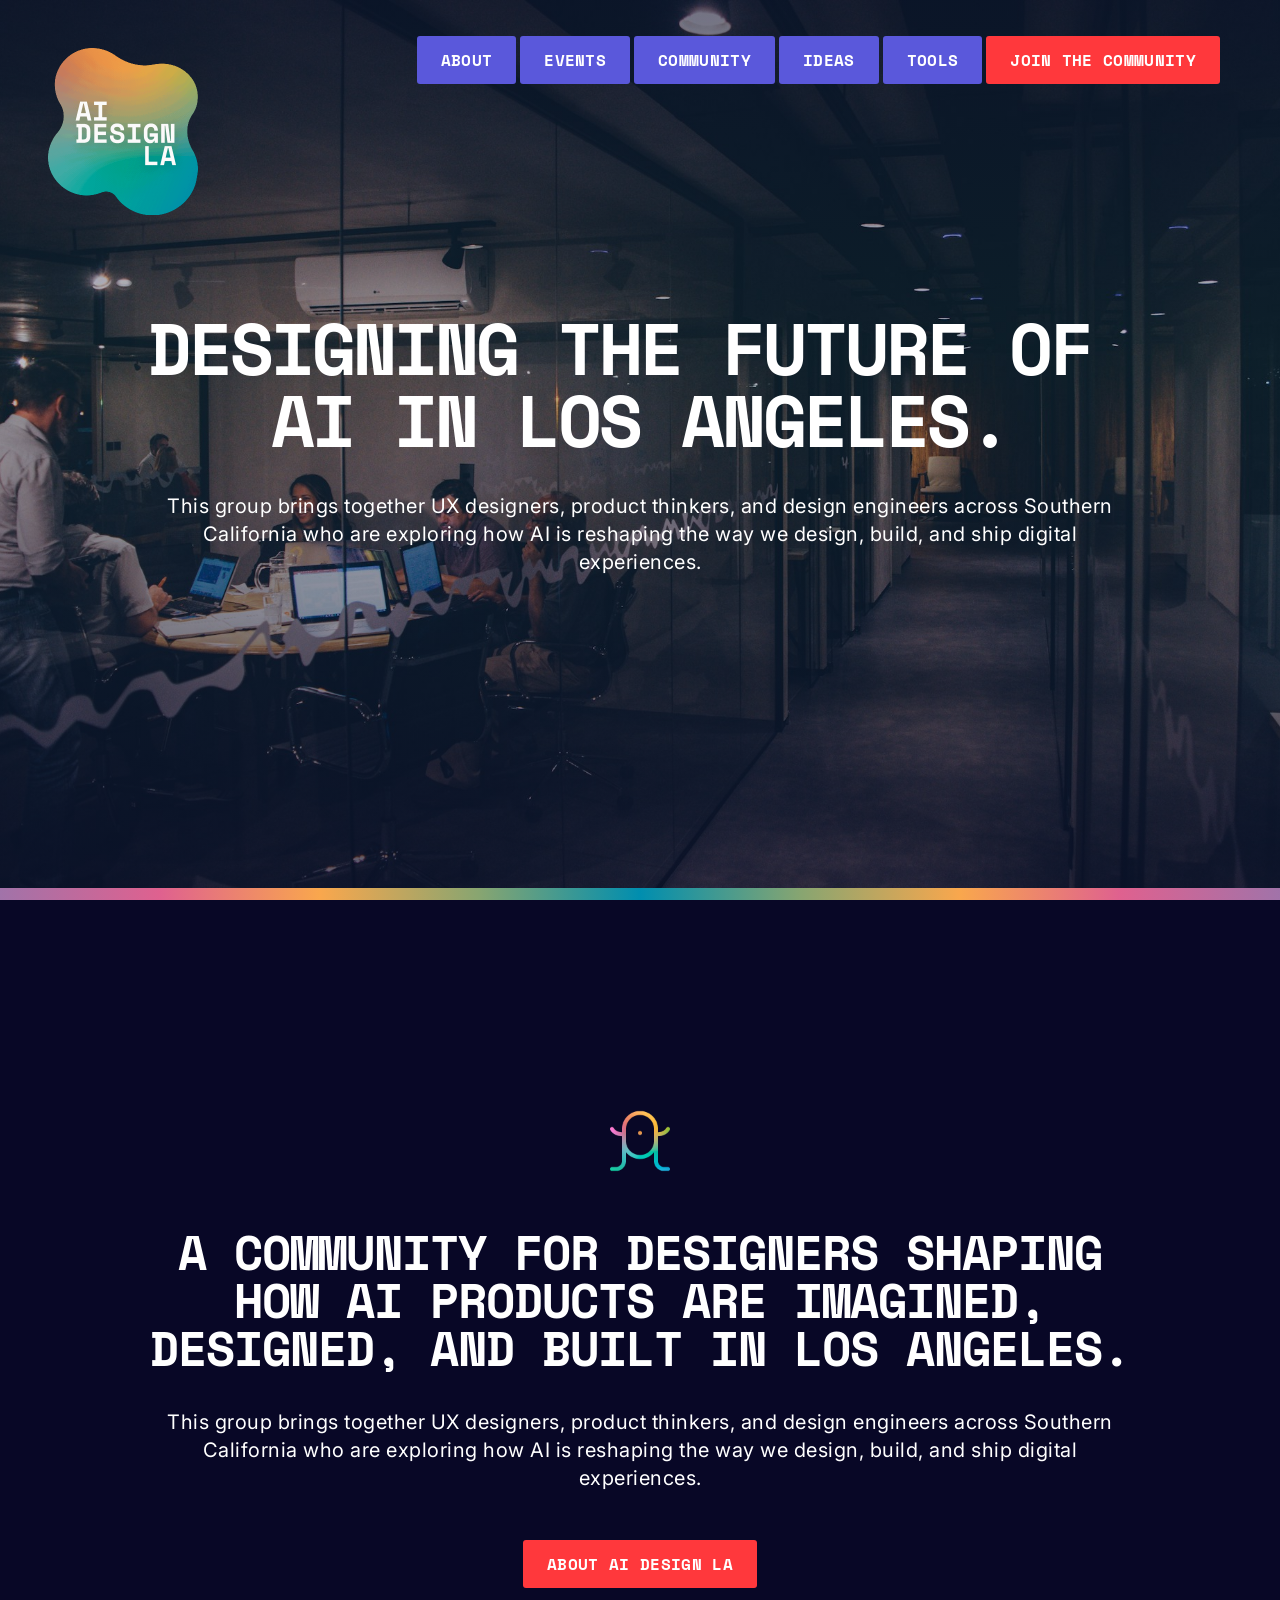
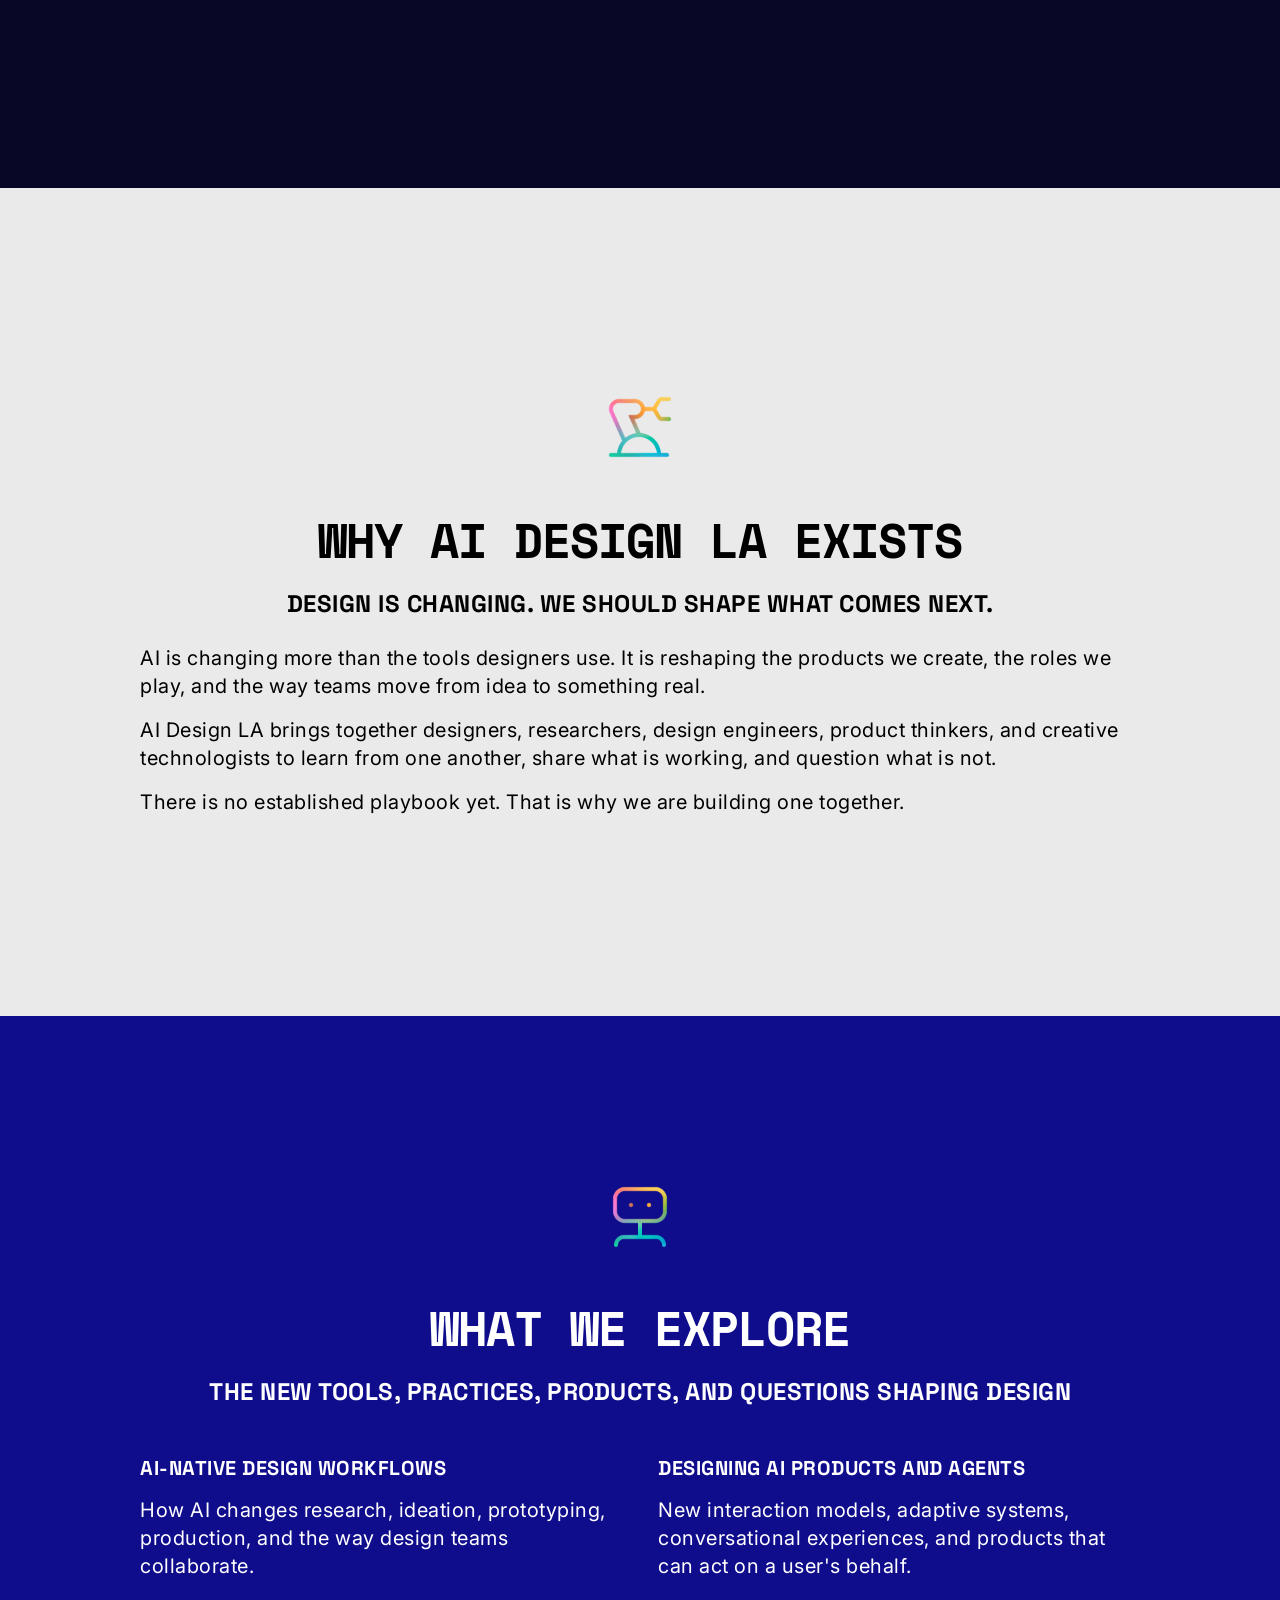
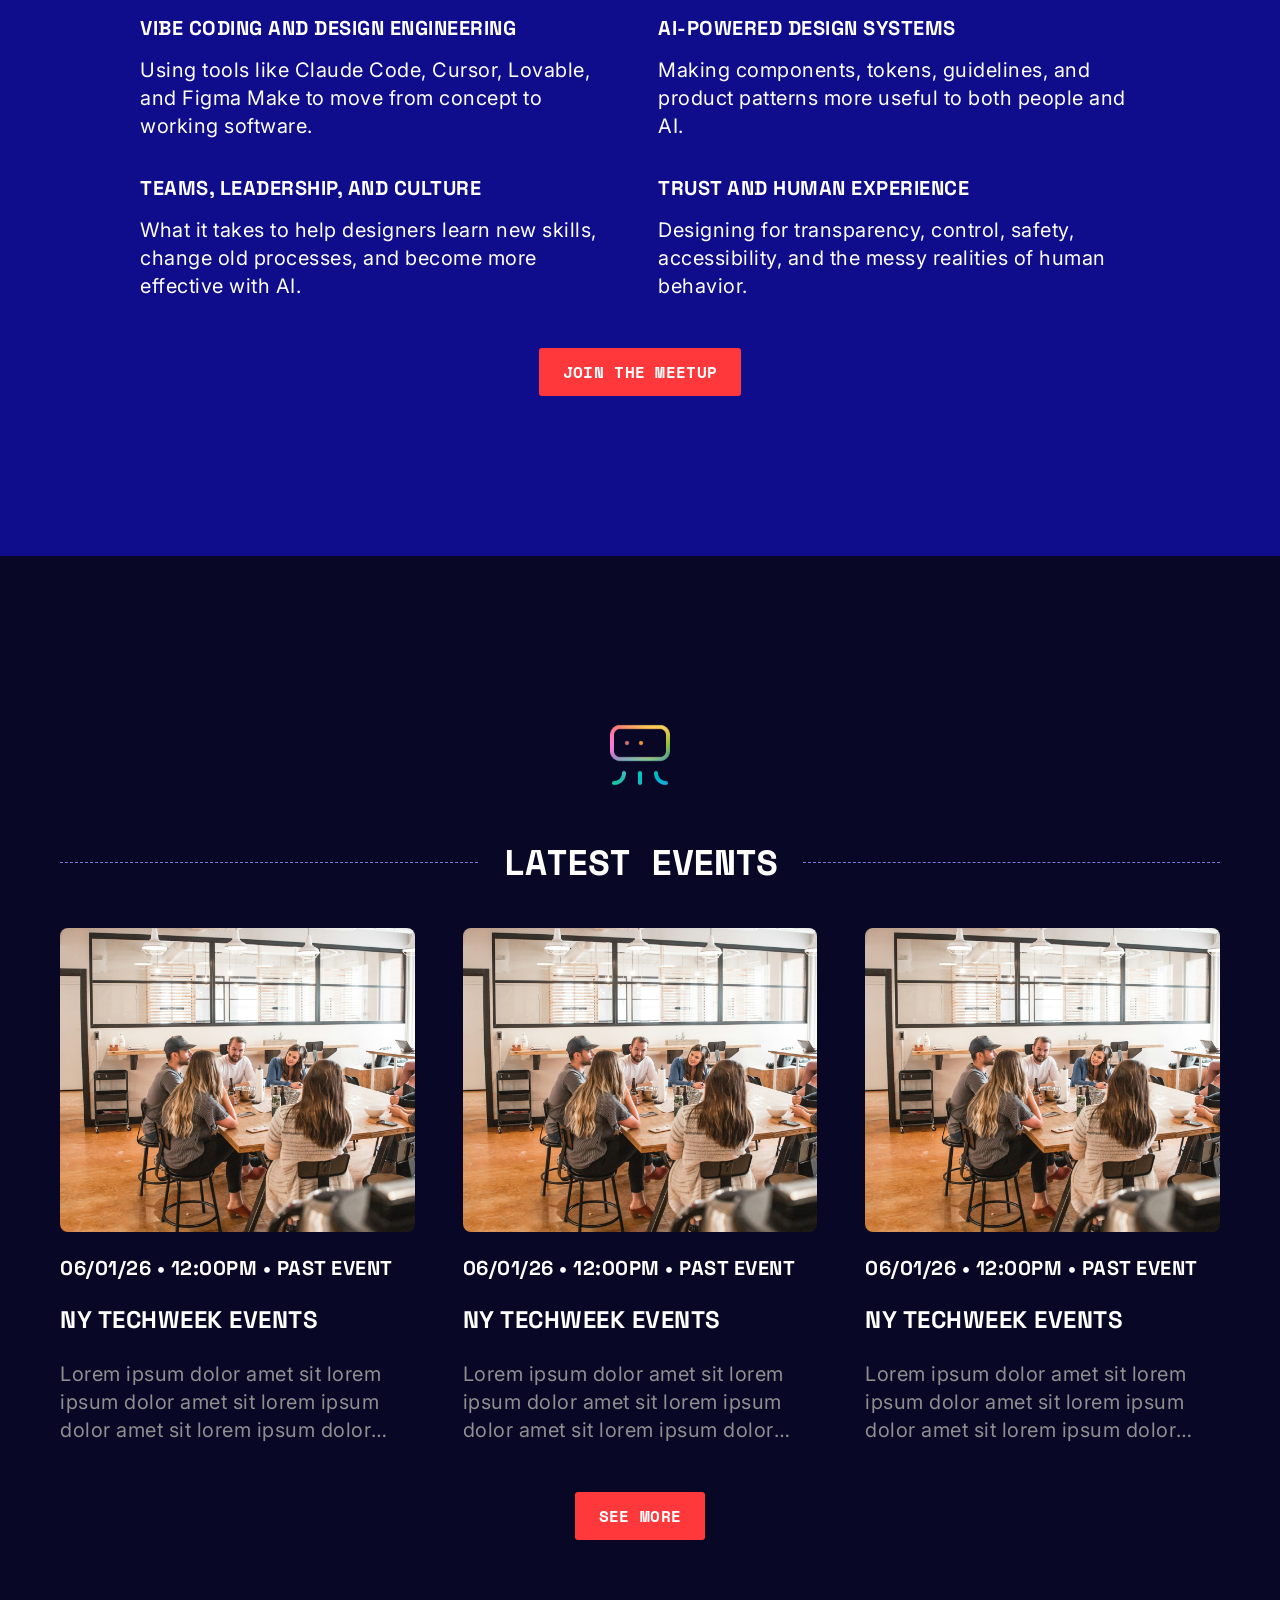
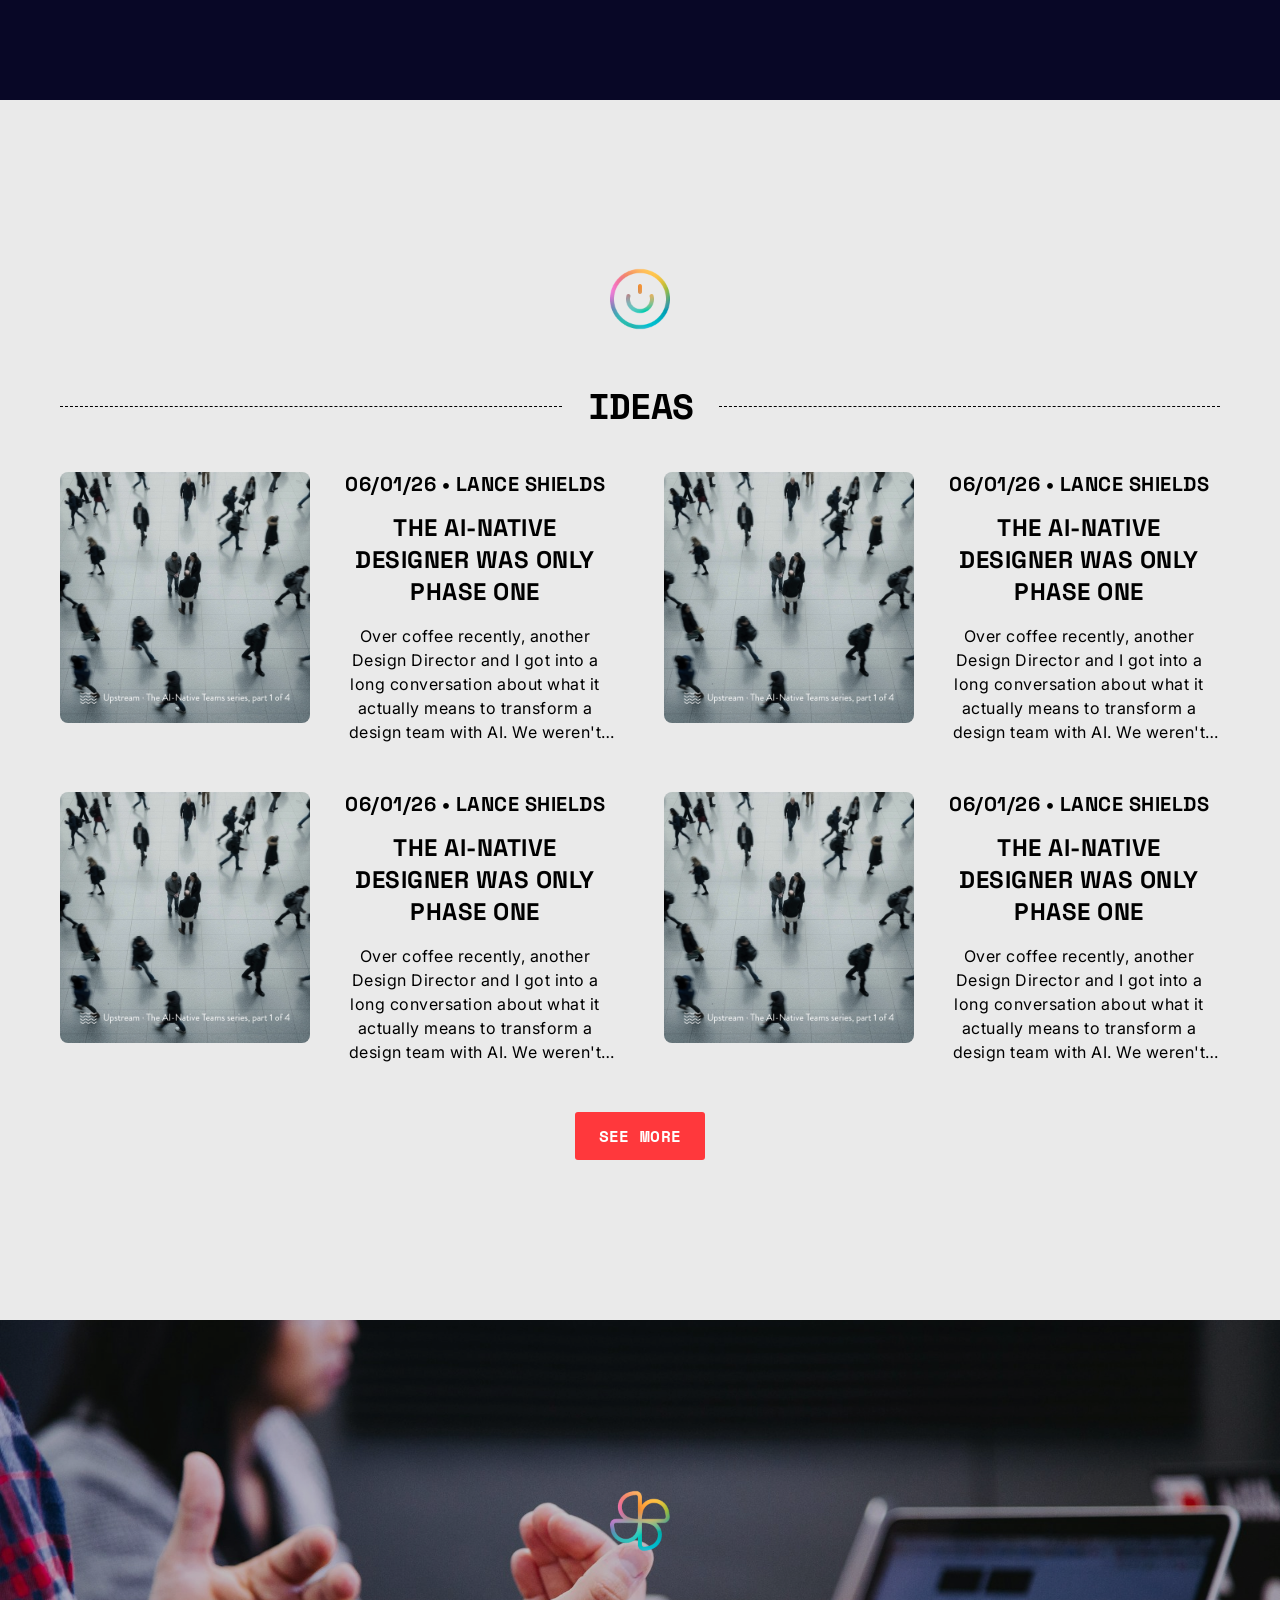
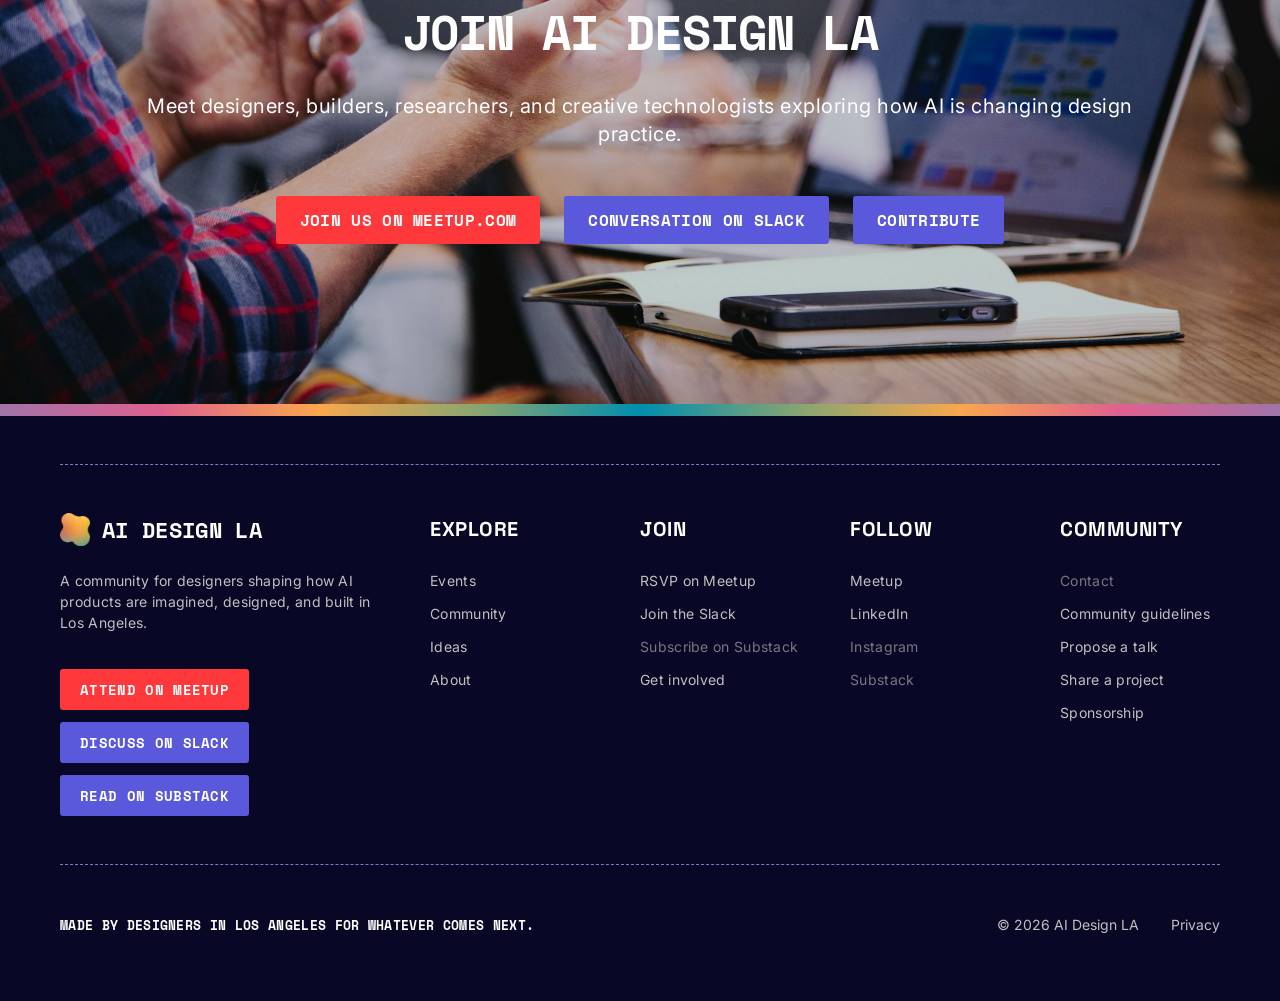
==== index.html @ 49591f0d "Add hero entrance sequence: type effect + mosaic image reveal Headline types in over the canvas colo" ====
<!doctype html>
<html lang="en">
<head>
  <meta charset="utf-8" />
  <meta name="viewport" content="width=device-width, initial-scale=1" />
  <title>AI Design LA — Designing the future of AI in Los Angeles</title>
  <meta
    name="description"
    content="A community for designers shaping how AI products are imagined, designed, and built in Los Angeles."
  />
  <link rel="icon" href="images/favicon.png" type="image/png" />

  <link rel="preconnect" href="https://fonts.googleapis.com" />
  <link rel="preconnect" href="https://fonts.gstatic.com" crossorigin />
  <link
    href="https://fonts.googleapis.com/css2?family=Inter:wght@400;500;600&family=Space+Grotesk:wght@700&family=Space+Mono:wght@400;700&display=swap"
    rel="stylesheet"
  />

  <link rel="stylesheet" href="css/tokens.css" />
  <link rel="stylesheet" href="css/base.css" />
  <link rel="stylesheet" href="css/components.css" />
  <link rel="stylesheet" href="css/home.css" />
</head>
<body>
  <a class="visually-hidden" href="#main">Skip to content</a>

  <!-- Compact sticky nav: hidden at page top, reveals on scroll-up -->
  <header class="site-header" data-site-header>
    <a class="site-header__logo" href="index.html">
      <img src="images/logo-icon-animation.gif" alt="" width="43" height="48" />
      <span class="site-header__logo-text">
        <span>AI</span><span>Design</span><span>LA</span>
      </span>
    </a>

    <nav class="site-nav" data-site-nav aria-label="Primary">
      <a class="site-nav__link" href="#about">About</a>
      <a class="site-nav__link" href="#events">Events</a>
      <a class="site-nav__link" href="#join">Community</a>
      <a class="site-nav__link" href="#ideas">Ideas</a>
      <a class="site-nav__link" href="tools.html">Tools</a>
      <a class="site-nav__link site-nav__link--accent" href="#join">Join the community</a>
    </nav>

    <button class="nav-toggle" data-nav-toggle aria-label="Open menu" aria-expanded="false">
      <span class="nav-toggle__bar"></span>
      <span class="nav-toggle__bar"></span>
      <span class="nav-toggle__bar"></span>
    </button>
  </header>

  <!-- Mobile menu: full-screen overlay -->
  <div class="mobile-menu" data-mobile-menu>
    <div class="mobile-menu__header">
      <a class="mobile-menu__logo" href="index.html">
        <img src="images/logo-icon-animation.gif" alt="" width="43" height="48" />
        <span class="mobile-menu__logo-text">
          <span>AI</span><span>Design</span><span>LA</span>
        </span>
      </a>
      <button class="mobile-menu__close" data-mobile-close aria-label="Close menu">
        <svg viewBox="0 0 16.5332 16" xmlns="http://www.w3.org/2000/svg">
          <path fill="currentColor" d="M0.268262 0.259611C0.440253 0.0933737 0.673395 0 0.916476 0C1.15956 0 1.3927 0.0933737 1.56469 0.259611L16.2412 14.4628C16.3313 14.5441 16.4036 14.6421 16.4538 14.751C16.5039 14.8599 16.5309 14.9774 16.533 15.0966C16.5352 15.2158 16.5125 15.3342 16.4664 15.4448C16.4203 15.5553 16.3516 15.6557 16.2645 15.74C16.1774 15.8243 16.0736 15.8907 15.9594 15.9354C15.8452 15.98 15.7229 16.002 15.5997 15.9999C15.4765 15.9978 15.3551 15.9717 15.2426 15.9232C15.13 15.8746 15.0288 15.8047 14.9448 15.7175L0.268262 1.51423C0.0964852 1.34779 0 1.12216 0 0.886921C0 0.651679 0.0964852 0.426056 0.268262 0.259611Z" />
          <path fill="currentColor" d="M16.2405 0.259611C16.4123 0.426056 16.5088 0.651679 16.5088 0.886921C16.5088 1.12216 16.4123 1.34779 16.2405 1.51423L1.564 15.7175C1.39011 15.8743 1.16012 15.9596 0.922484 15.9556C0.684845 15.9515 0.458111 15.8584 0.290049 15.6957C0.121987 15.5331 0.0257188 15.3136 0.021526 15.0837C0.0173331 14.8537 0.105543 14.6311 0.267572 14.4628L14.9441 0.259611C15.1161 0.0933737 15.3492 0 15.5923 0C15.8354 0 16.0685 0.0933737 16.2405 0.259611Z" />
        </svg>
      </button>
    </div>

    <nav class="mobile-menu__list" aria-label="Mobile">
      <a class="mobile-menu__link type-heading-4" href="#about">About</a>
      <a class="mobile-menu__link type-heading-4" href="#events">Events</a>
      <a class="mobile-menu__link type-heading-4" href="#join">Community</a>
      <a class="mobile-menu__link type-heading-4" href="#ideas">Ideas</a>
      <a class="mobile-menu__link type-heading-4" href="tools.html">Tools</a>
      <a class="mobile-menu__link type-heading-4" href="#join">Join us</a>
      <span class="mobile-menu__link type-heading-4">Contact</span>
    </nav>
  </div>

  <main id="main">
    <!-- Hero -->
    <section class="hero">
      <img class="hero__image" src="images/hero-image.jpg" alt="" />
      <div class="hero__scrim" aria-hidden="true"></div>

      <img class="hero__logo" src="images/ADL-logo-animation.gif" alt="AI Design LA" width="150" height="167" />

      <nav class="hero__nav" aria-label="Primary">
        <a class="site-nav__link" href="#about">About</a>
        <a class="site-nav__link" href="#events">Events</a>
        <a class="site-nav__link" href="#join">Community</a>
        <a class="site-nav__link" href="#ideas">Ideas</a>
        <a class="site-nav__link" href="tools.html">Tools</a>
        <a class="site-nav__link site-nav__link--accent" href="#join">Join The community</a>
      </nav>

      <div class="hero__content">
        <h1 class="type-display hero__title" data-hero-title>Designing the&nbsp;future of&nbsp;AI&nbsp;in Los&nbsp;Angeles.</h1>
        <p class="type-body-large">
          This group brings together UX designers, product thinkers, and design engineers across Southern
          California who are exploring how AI is reshaping the way we design, build, and ship digital
          experiences.
        </p>
      </div>
    </section>

    <div class="gradient-band" aria-hidden="true"></div>

    <!-- About -->
    <section class="section section--canvas section--about" id="about">
      <span class="icon" aria-hidden="true">
        <img src="images/Icon-1.png" alt="" width="80" height="80" />
      </span>

      <div class="section__intro">
        <h2 class="type-heading-1">
          A community for designers shaping how AI products are imagined, designed, and built in Los Angeles.
        </h2>
        <p class="type-body-large">
          This group brings together UX designers, product thinkers, and design engineers across Southern
          California who are exploring how AI is reshaping the way we design, build, and ship digital
          experiences.
        </p>
      </div>

      <a class="btn btn--accent" href="#about">About AI Design LA</a>
    </section>

    <!-- Why ADL exists -->
    <section class="section section--raised section--why">
      <span class="icon" aria-hidden="true">
        <img src="images/Icon-2.png" alt="" width="80" height="80" />
      </span>

      <div class="section__intro section__intro--tight">
        <div class="section__eyebrow">
          <h2 class="type-heading-1">Why AI Design LA exists</h2>
          <p class="type-heading-3">Design is changing. We should shape what comes next.</p>
        </div>
        <div class="section__body type-body-large">
          <p>
            AI is changing more than the tools designers use. It is reshaping the products we create, the roles
            we play, and the way teams move from idea to something real.
          </p>
          <p>
            AI Design LA brings together designers, researchers, design engineers, product thinkers, and
            creative technologists to learn from one another, share what is working, and question what is not.
          </p>
          <p>There is no established playbook yet. That is why we are building one together.</p>
        </div>
      </div>
    </section>

    <!-- What we explore -->
    <section class="section section--canvas-vivid">
      <span class="icon" aria-hidden="true">
        <img src="images/Icon-3.png" alt="" width="80" height="80" />
      </span>

      <div class="section__eyebrow">
        <h2 class="type-heading-1">What we explore</h2>
        <p class="type-heading-3">The new tools, practices, products, and questions shaping design</p>
      </div>

      <div class="explore-grid">
        <div class="explore-item">
          <h3 class="type-heading-4 explore-item__title">AI-native design workflows</h3>
          <p class="type-body-large">
            How AI changes research, ideation, prototyping, production, and the way design teams collaborate.
          </p>
        </div>
        <div class="explore-item">
          <h3 class="type-heading-4 explore-item__title">Designing AI products and agents</h3>
          <p class="type-body-large">
            New interaction models, adaptive systems, conversational experiences, and products that can act on
            a user's behalf.
          </p>
        </div>
        <div class="explore-item">
          <h3 class="type-heading-4 explore-item__title">Vibe coding and design engineering</h3>
          <p class="type-body-large">
            Using tools like Claude Code, Cursor, Lovable, and Figma Make to move from concept to working
            software.
          </p>
        </div>
        <div class="explore-item">
          <h3 class="type-heading-4 explore-item__title">AI-powered design systems</h3>
          <p class="type-body-large">
            Making components, tokens, guidelines, and product patterns more useful to both people and AI.
          </p>
        </div>
        <div class="explore-item">
          <h3 class="type-heading-4 explore-item__title">Teams, leadership, and culture</h3>
          <p class="type-body-large">
            What it takes to help designers learn new skills, change old processes, and become more effective
            with AI.
          </p>
        </div>
        <div class="explore-item">
          <h3 class="type-heading-4 explore-item__title">Trust and human experience</h3>
          <p class="type-body-large">
            Designing for transparency, control, safety, accessibility, and the messy realities of human
            behavior.
          </p>
        </div>
      </div>

      <a class="btn btn--accent" href="#join">Join the Meetup</a>
    </section>

    <!-- Latest events -->
    <section class="section section--canvas" id="events">
      <span class="icon" aria-hidden="true">
        <img src="images/Icon-4.png" alt="" width="80" height="80" />
      </span>

      <h2 class="type-heading-2 rule-heading">Latest events</h2>

      <div class="event-grid">
        <article class="event-card">
          <div class="event-card__image">
            <img src="images/event-placeholder.jpg" alt="" />
          </div>
          <p class="event-card__meta">06/01/26 • 12:00PM • Past Event</p>
          <h3 class="event-card__title">NY TechWeek Events</h3>
          <p class="event-card__excerpt">
            Lorem ipsum dolor amet sit lorem ipsum dolor amet sit lorem ipsum dolor amet sit lorem ipsum dolor
            amet sit lorem ipsum dolor amet sit lorem ipsum dolor amet sit.
          </p>
        </article>
        <article class="event-card">
          <div class="event-card__image">
            <img src="images/event-placeholder.jpg" alt="" />
          </div>
          <p class="event-card__meta">06/01/26 • 12:00PM • Past Event</p>
          <h3 class="event-card__title">NY TechWeek Events</h3>
          <p class="event-card__excerpt">
            Lorem ipsum dolor amet sit lorem ipsum dolor amet sit lorem ipsum dolor amet sit lorem ipsum dolor
            amet sit lorem ipsum dolor amet sit lorem ipsum dolor amet sit.
          </p>
        </article>
        <article class="event-card">
          <div class="event-card__image">
            <img src="images/event-placeholder.jpg" alt="" />
          </div>
          <p class="event-card__meta">06/01/26 • 12:00PM • Past Event</p>
          <h3 class="event-card__title">NY TechWeek Events</h3>
          <p class="event-card__excerpt">
            Lorem ipsum dolor amet sit lorem ipsum dolor amet sit lorem ipsum dolor amet sit lorem ipsum dolor
            amet sit lorem ipsum dolor amet sit lorem ipsum dolor amet sit.
          </p>
        </article>
      </div>

      <a class="btn btn--accent" href="#events">See More</a>
    </section>

    <!-- Ideas -->
    <section class="section section--raised" id="ideas">
      <span class="icon" aria-hidden="true">
        <img src="images/Icon-5.png" alt="" width="80" height="80" />
      </span>

      <h2 class="type-heading-2 rule-heading rule-heading--on-light">Ideas</h2>

      <div class="idea-grid">
        <article class="idea-card">
          <div class="idea-card__image">
            <img src="images/idea-image.png" alt="" />
          </div>
          <div class="idea-card__body">
            <p class="idea-card__meta">06/01/26 • Lance Shields</p>
            <h3 class="idea-card__title">The AI-Native Designer Was Only Phase One</h3>
            <p class="idea-card__excerpt">
              Over coffee recently, another Design Director and I got into a long conversation about what it
              actually means to transform a design team with AI. We weren't talking about how to get one
              designer to use Claude, Figma Make, Cursor, or Lovable. Most of us spent the past year figuring
              that out, experimenting in public, sharing what we learned.
            </p>
          </div>
        </article>
        <article class="idea-card">
          <div class="idea-card__image">
            <img src="images/idea-image.png" alt="" />
          </div>
          <div class="idea-card__body">
            <p class="idea-card__meta">06/01/26 • Lance Shields</p>
            <h3 class="idea-card__title">The AI-Native Designer Was Only Phase One</h3>
            <p class="idea-card__excerpt">
              Over coffee recently, another Design Director and I got into a long conversation about what it
              actually means to transform a design team with AI. We weren't talking about how to get one
              designer to use Claude, Figma Make, Cursor, or Lovable. Most of us spent the past year figuring
              that out, experimenting in public, sharing what we learned.
            </p>
          </div>
        </article>
        <article class="idea-card">
          <div class="idea-card__image">
            <img src="images/idea-image.png" alt="" />
          </div>
          <div class="idea-card__body">
            <p class="idea-card__meta">06/01/26 • Lance Shields</p>
            <h3 class="idea-card__title">The AI-Native Designer Was Only Phase One</h3>
            <p class="idea-card__excerpt">
              Over coffee recently, another Design Director and I got into a long conversation about what it
              actually means to transform a design team with AI. We weren't talking about how to get one
              designer to use Claude, Figma Make, Cursor, or Lovable. Most of us spent the past year figuring
              that out, experimenting in public, sharing what we learned.
            </p>
          </div>
        </article>
        <article class="idea-card">
          <div class="idea-card__image">
            <img src="images/idea-image.png" alt="" />
          </div>
          <div class="idea-card__body">
            <p class="idea-card__meta">06/01/26 • Lance Shields</p>
            <h3 class="idea-card__title">The AI-Native Designer Was Only Phase One</h3>
            <p class="idea-card__excerpt">
              Over coffee recently, another Design Director and I got into a long conversation about what it
              actually means to transform a design team with AI. We weren't talking about how to get one
              designer to use Claude, Figma Make, Cursor, or Lovable. Most of us spent the past year figuring
              that out, experimenting in public, sharing what we learned.
            </p>
          </div>
        </article>
      </div>

      <a class="btn btn--accent" href="#ideas">See More</a>
    </section>

    <!-- Join us -->
    <section class="section join" id="join">
      <img class="join__image" src="images/join-image.jpg" alt="" />
      <div class="join__scrim" aria-hidden="true"></div>

      <span class="icon" aria-hidden="true">
        <img src="images/Icon-6.png" alt="" width="80" height="80" />
      </span>

      <div class="section__intro">
        <h2 class="type-heading-1">Join AI Design LA</h2>
        <p class="type-body-large">
          Meet designers, builders, researchers, and creative technologists exploring how AI is changing design
          practice.
        </p>
      </div>

      <div class="join__actions">
        <a class="btn btn--accent" href="https://www.meetup.com/ai-design-la/" target="_blank" rel="noopener">
          Join us on Meetup.com
        </a>
        <a
          class="btn btn--brand"
          href="https://join.slack.com/t/aidesignla/shared_invite/zt-463ey9es3-E1GQ32V9WsWTPpd9auVw3w"
          target="_blank"
          rel="noopener"
        >
          Conversation on Slack
        </a>
        <a class="btn btn--brand" href="#contribute">Contribute</a>
      </div>
    </section>

    <div class="gradient-band" aria-hidden="true"></div>
  </main>

  <footer class="site-footer">
    <hr class="site-footer__rule" />

    <div class="site-footer__grid">
      <div class="site-footer__brand">
        <p class="site-footer__brand-name">
          <img src="images/logo-icon-animation.gif" alt="" width="30" height="33" />
          <span>AI Design LA</span>
        </p>
        <p class="site-footer__brand-copy">
          A community for designers shaping how AI products are imagined, designed, and built in Los Angeles.
        </p>
        <div class="site-footer__brand-links">
          <a class="btn btn--accent btn--small" href="https://www.meetup.com/ai-design-la/" target="_blank" rel="noopener">
            Attend on Meetup
          </a>
          <a
            class="btn btn--brand btn--small"
            href="https://join.slack.com/t/aidesignla/shared_invite/zt-463ey9es3-E1GQ32V9WsWTPpd9auVw3w"
            target="_blank"
            rel="noopener"
          >
            Discuss on Slack
          </a>
          <a class="btn btn--brand btn--small" href="#">Read on Substack</a>
        </div>
      </div>

      <div class="site-footer__col">
        <p class="site-footer__col-title">Explore</p>
        <nav class="site-footer__col-links" aria-label="Explore">
          <a href="#events">Events</a>
          <a href="#join">Community</a>
          <a href="#ideas">Ideas</a>
          <a href="#about">About</a>
        </nav>
      </div>

      <div class="site-footer__col">
        <p class="site-footer__col-title">Join</p>
        <nav class="site-footer__col-links" aria-label="Join">
          <a href="https://www.meetup.com/ai-design-la/" target="_blank" rel="noopener">RSVP on Meetup</a>
          <a
            href="https://join.slack.com/t/aidesignla/shared_invite/zt-463ey9es3-E1GQ32V9WsWTPpd9auVw3w"
            target="_blank"
            rel="noopener"
          >
            Join the Slack
          </a>
          <span>Subscribe on Substack</span>
          <a href="#contribute">Get involved</a>
        </nav>
      </div>

      <div class="site-footer__col">
        <p class="site-footer__col-title">Follow</p>
        <nav class="site-footer__col-links" aria-label="Follow">
          <a href="https://www.meetup.com/ai-design-la/" target="_blank" rel="noopener">Meetup</a>
          <a href="https://www.linkedin.com/company/ai-design-la/" target="_blank" rel="noopener">LinkedIn</a>
          <span>Instagram</span>
          <span>Substack</span>
        </nav>
      </div>

      <div class="site-footer__col">
        <p class="site-footer__col-title">Community</p>
        <nav class="site-footer__col-links" aria-label="Community" id="contribute">
          <span>Contact</span>
          <a href="#">Community guidelines</a>
          <a href="#">Propose a talk</a>
          <a href="#">Share a project</a>
          <a href="#">Sponsorship</a>
        </nav>
      </div>
    </div>

    <hr class="site-footer__rule" />

    <div class="site-footer__bottom">
      <p class="site-footer__tagline">Made by designers in Los Angeles for whatever comes next.</p>
      <div class="site-footer__legal">
        <span>© 2026 AI Design LA</span>
        <a href="#">Privacy</a>
      </div>
    </div>
  </footer>

  <script src="js/main.js"></script>
</body>
</html>
---- css/tokens.css ----
/*
  AI Design LA — Design tokens
  Source of truth: Figma file "AI Design LA" (variable collection).
  Every color, type, spacing, and radius value used across the site
  should reference one of these custom properties — no hardcoded
  values in component/page CSS.
*/

:root {
  /* ---------- Color: background ---------- */
  --bg-canvas: #080726;
  --bg-canvas-vivid: #0f0d8c;
  --bg-raised: #eaeaea;
  --bg-brand: #5a58db;
  --bg-accent: #ff383c;
  --bg-white: #ffffff;

  /* ---------- Color: text ---------- */
  --text-primary: #ffffff;
  --text-reversed: #000000;
  --text-subtle: #c1c0c0;
  --text-muted: #8f8f8f;

  /* ---------- Color: border / rule ---------- */
  --border-rule: #7a79db;

  /* ---------- Color: overlay ---------- */
  --overlay-scrim: rgba(0, 0, 0, 0.2);

  /* ---------- Color: brand gradient (gradient bands, logo mark) ---------- */
  --gradient-brand: linear-gradient(
    90deg,
    #a173a9 2.4038%,
    #df618f 24.038%,
    #f9a74d 45.192%,
    #87a571 75.481%,
    #008eaf 98.558%
  );

  /* Palindrome of the same 5 colors (start === end) so a single tile can be
     repeated and scrolled indefinitely with no visible seam at the loop point. */
  --gradient-brand-loop: linear-gradient(
    90deg,
    #a173a9 0%,
    #df618f 12.5%,
    #f9a74d 25%,
    #87a571 37.5%,
    #008eaf 50%,
    #87a571 62.5%,
    #f9a74d 75%,
    #df618f 87.5%,
    #a173a9 100%
  );
  --gradient-brand-loop-tile: 100vw;

  /* ---------- Font families ---------- */
  --font-mono: "Space Mono", "Courier New", monospace;
  --font-heading: "Space Grotesk", "Helvetica Neue", sans-serif;
  --font-body: "Inter", "Helvetica Neue", sans-serif;

  /* ---------- Font sizes ---------- */
  --size-display: 72px;
  --size-display-mobile: 60px;
  --size-heading-1: 48px;
  --size-heading-2: 36px;
  --size-heading-3: 24px;
  --size-heading-4: 20px;
  --size-label-medium: 16px;
  --size-body-large: 20px;
  --size-body-medium: 16px;
  --size-body-small: 14px;

  /* ---------- Line heights (unitless where possible source is px) ---------- */
  --line-height-display: 72px;
  --line-height-display-mobile: 60px;
  --line-height-heading-1: 48px;
  --line-height-heading-2: 36px;
  --line-height-heading-3: 32px;
  --line-height-heading-4: 24px;
  --line-height-label-medium: 1;
  --line-height-body-large: 28px;
  --line-height-body-medium: 24px;
  --line-height-body-small: 21px;

  /* ---------- Letter spacing / tracking ---------- */
  --tracking-display: -3px;
  --tracking-heading: -1px;
  --tracking-body: 0.5px;
  --tracking-label: 0.32px;
  --tracking-body-small: 0.3px;

  /* ---------- Spacing ---------- */
  --space-xs: 12px;
  --space-sm: 16px;
  --space-md: 24px;
  --space-lg: 36px;
  --space-xl: 48px;
  --space-xxl: 60px;
  --space-xxxl: 160px;
  --space-xxxxl: 200px;

  /* ---------- Radius ---------- */
  --radius-sm: 3px;
  --radius-md: 8px;

  /* ---------- Layout ---------- */
  /* Rendered height of .site-header on mobile, where it sits in-flow
     (sticky) above the hero instead of floating over it. */
  --header-height-mobile: 80px;

  /* ---------- Motion ---------- */
  --ease-standard: cubic-bezier(0.4, 0, 0.2, 1);
  --duration-fast: 150ms;
  --duration-medium: 300ms;
  --duration-slow: 6s;
}
---- css/base.css ----
/*
  AI Design LA — Base styles
  Reset + typography primitives shared by every page.
*/

*,
*::before,
*::after {
  box-sizing: border-box;
}

html {
  -webkit-text-size-adjust: 100%;
  scroll-behavior: smooth;
}

body {
  margin: 0;
  background: var(--bg-white);
  color: var(--text-reversed);
  font-family: var(--font-body);
  font-size: var(--size-body-medium);
  line-height: var(--line-height-body-medium);
  -webkit-font-smoothing: antialiased;
}

img {
  display: block;
  max-width: 100%;
}

svg {
  display: block;
}

a {
  color: inherit;
  text-decoration: none;
}

button {
  font: inherit;
  color: inherit;
  background: none;
  border: 0;
  cursor: pointer;
}

ul {
  margin: 0;
  padding: 0;
  list-style: none;
}

p {
  margin: 0;
}

h1,
h2,
h3,
h4,
h5,
h6 {
  margin: 0;
  font-weight: 700;
}

/* ---------- Typography primitives ---------- */

.type-display {
  font-family: var(--font-mono);
  font-weight: 700;
  font-size: var(--size-display);
  line-height: var(--line-height-display);
  letter-spacing: var(--tracking-display);
  text-transform: uppercase;
}

.type-heading-1 {
  font-family: var(--font-mono);
  font-weight: 700;
  font-size: var(--size-heading-1);
  line-height: var(--line-height-heading-1);
  letter-spacing: var(--tracking-heading);
  text-transform: uppercase;
}

.type-heading-2 {
  font-family: var(--font-mono);
  font-weight: 700;
  font-size: var(--size-heading-2);
  line-height: var(--line-height-heading-2);
  letter-spacing: var(--tracking-heading);
  text-transform: uppercase;
}

.type-heading-3 {
  font-family: var(--font-heading);
  font-weight: 700;
  font-size: var(--size-heading-3);
  line-height: var(--line-height-heading-3);
  letter-spacing: var(--tracking-body);
}

.type-heading-4 {
  font-family: var(--font-heading);
  font-weight: 700;
  font-size: var(--size-heading-4);
  line-height: var(--line-height-heading-4);
  letter-spacing: var(--tracking-body);
  text-transform: uppercase;
}

.type-label-medium {
  font-family: var(--font-mono);
  font-weight: 700;
  font-size: var(--size-label-medium);
  line-height: var(--line-height-label-medium);
  letter-spacing: var(--tracking-label);
  text-transform: uppercase;
}

.type-body-large {
  font-family: var(--font-body);
  font-weight: 400;
  font-size: var(--size-body-large);
  line-height: var(--line-height-body-large);
  letter-spacing: var(--tracking-body);
}

.type-body-medium {
  font-family: var(--font-body);
  font-weight: 400;
  font-size: var(--size-body-medium);
  line-height: var(--line-height-body-medium);
  letter-spacing: var(--tracking-body);
}

.type-body-small {
  font-family: var(--font-body);
  font-weight: 400;
  font-size: var(--size-body-small);
  line-height: var(--line-height-body-small);
  letter-spacing: var(--tracking-body-small);
}

/* ---------- Layout helpers ---------- */

.container {
  width: 100%;
  max-width: 1608px;
  margin-inline: auto;
  padding-inline: var(--space-xxl);
}

@media (max-width: 900px) {
  .container {
    padding-inline: var(--space-md);
  }
}

.visually-hidden {
  position: absolute;
  width: 1px;
  height: 1px;
  padding: 0;
  margin: -1px;
  overflow: hidden;
  clip: rect(0, 0, 0, 0);
  white-space: nowrap;
  border: 0;
}
---- css/components.css ----
/*
  AI Design LA — Shared components
  Buttons, nav, icons, cards, footer. Reused across every page.
*/

/* ---------- Buttons ---------- */

.btn {
  display: inline-flex;
  align-items: center;
  justify-content: center;
  gap: var(--space-xs);
  padding: var(--space-xs) var(--space-md);
  border-radius: var(--radius-sm);
  font-family: var(--font-mono);
  font-weight: 700;
  font-size: var(--size-label-medium);
  letter-spacing: var(--tracking-label);
  text-transform: uppercase;
  white-space: nowrap;
  color: var(--text-primary);
  transition: opacity var(--duration-fast) var(--ease-standard);
}

.btn:hover,
.btn:focus-visible {
  opacity: 0.85;
}

.btn--brand {
  background: var(--bg-brand);
}

.btn--accent {
  background: var(--bg-accent);
}

.btn--small {
  padding: 10px 20px;
  font-size: var(--size-body-small);
  line-height: var(--line-height-body-small);
}

/* ---------- Site nav ---------- */

.site-header {
  position: fixed;
  inset-block-start: 0;
  inset-inline: 0;
  z-index: 100;
  display: flex;
  align-items: center;
  justify-content: space-between;
  padding: var(--space-sm) var(--space-xxl);
  background: rgba(8, 7, 38, 0.92);
  backdrop-filter: blur(8px);
  -webkit-backdrop-filter: blur(8px);
  transform: translateY(-100%);
  transition: transform var(--duration-medium) var(--ease-standard);
}

.site-header.is-visible {
  transform: translateY(0);
}

.site-header__logo {
  display: flex;
  align-items: center;
  gap: var(--space-sm);
}

.site-header__logo img {
  height: 48px;
  width: auto;
}

.site-header__logo-text {
  display: flex;
  gap: var(--space-xs);
  font-family: var(--font-mono);
  font-weight: 700;
  font-size: 22px;
  letter-spacing: var(--tracking-label);
  text-transform: uppercase;
  color: var(--text-primary);
}

.site-nav {
  display: flex;
  align-items: center;
  gap: var(--space-xs);
}

.site-nav__link {
  padding: var(--space-xs) var(--space-md);
  border-radius: var(--radius-sm);
  background: var(--bg-brand);
  font-family: var(--font-mono);
  font-weight: 700;
  font-size: var(--size-label-medium);
  letter-spacing: var(--tracking-label);
  text-transform: uppercase;
  color: var(--text-primary);
  transition: opacity var(--duration-fast) var(--ease-standard);
}

.site-nav__link:hover,
.site-nav__link:focus-visible {
  opacity: 0.85;
}

.site-nav__link--accent {
  background: var(--bg-accent);
}

.nav-toggle {
  display: none;
  flex-direction: column;
  justify-content: center;
  gap: 5px;
  width: 44px;
  height: 44px;
  padding: 0;
}

.nav-toggle__bar {
  width: 24px;
  height: 2px;
  background: var(--text-primary);
  transition: transform var(--duration-fast) var(--ease-standard),
    opacity var(--duration-fast) var(--ease-standard);
}

.nav-toggle[aria-expanded="true"] .nav-toggle__bar:nth-child(1) {
  transform: translateY(7px) rotate(45deg);
}

.nav-toggle[aria-expanded="true"] .nav-toggle__bar:nth-child(2) {
  opacity: 0;
}

.nav-toggle[aria-expanded="true"] .nav-toggle__bar:nth-child(3) {
  transform: translateY(-7px) rotate(-45deg);
}

@media (max-width: 900px) {
  .nav-toggle {
    display: flex;
  }

  .site-header {
    position: sticky;
    transform: none;
    background: var(--bg-canvas);
    padding: var(--space-sm) var(--space-md);
  }

  .hero__nav {
    display: none;
  }

  .site-nav {
    display: none;
  }
}

@media (max-width: 360px) {
  .site-header__logo-text {
    display: none;
  }
}

/* ---------- Mobile menu (full-screen overlay) ---------- */

.mobile-menu {
  position: fixed;
  inset: 0;
  z-index: 200;
  display: none;
  flex-direction: column;
  background: var(--bg-canvas);
  padding: var(--space-md);
  overflow-y: auto;
  transform: translateX(100%);
  transition: transform var(--duration-medium) var(--ease-standard);
}

.mobile-menu.is-open {
  display: flex;
  transform: translateX(0);
}

.mobile-menu__header {
  display: flex;
  align-items: center;
  justify-content: space-between;
  padding-bottom: var(--space-xxl);
}

.mobile-menu__logo {
  display: flex;
  align-items: center;
  gap: var(--space-sm);
}

.mobile-menu__logo img {
  height: 48px;
  width: auto;
}

.mobile-menu__logo-text {
  display: flex;
  gap: var(--space-xs);
  font-family: var(--font-mono);
  font-weight: 700;
  font-size: 22px;
  letter-spacing: var(--tracking-label);
  text-transform: uppercase;
  color: var(--text-primary);
}

.mobile-menu__close {
  width: 44px;
  height: 44px;
  display: flex;
  align-items: center;
  justify-content: center;
  color: var(--text-primary);
}

.mobile-menu__close svg {
  width: 16px;
  height: 16px;
}

.mobile-menu__list {
  display: flex;
  flex-direction: column;
}

.mobile-menu__link {
  padding: var(--space-sm) 0 var(--space-sm) var(--space-sm);
  border-top: 1px dashed var(--border-rule);
  color: var(--text-primary);
}

/* ---------- Section icon ---------- */

.icon {
  width: 80px;
  height: 80px;
  flex-shrink: 0;
}

.icon img,
.icon svg {
  width: 100%;
  height: 100%;
  object-fit: contain;
}

.icon svg path {
  fill: currentColor;
}

.icon--on-dark {
  color: var(--text-primary);
}

.icon--on-light {
  color: var(--text-reversed);
}

/* ---------- Rule (heading flanked by lines) ---------- */

.rule-heading {
  display: flex;
  align-items: center;
  gap: 26px;
  width: 100%;
}

.rule-heading::before,
.rule-heading::after {
  content: "";
  flex: 1 0 0;
  height: 0;
  border-top: 1px dashed var(--border-rule);
}

.rule-heading--on-light::before,
.rule-heading--on-light::after {
  border-top-color: var(--text-reversed);
}

/* ---------- Card: event ---------- */

.event-card {
  display: flex;
  flex-direction: column;
  gap: var(--space-md);
}

.event-card__image {
  aspect-ratio: 366 / 314;
  border-radius: var(--radius-md);
  overflow: hidden;
}

.event-card__image img {
  width: 100%;
  height: 100%;
  object-fit: cover;
}

.event-card__meta {
  font-family: var(--font-heading);
  font-weight: 700;
  font-size: var(--size-heading-4);
  line-height: var(--line-height-heading-4);
  letter-spacing: var(--tracking-body);
  text-transform: uppercase;
  color: var(--text-primary);
}

.event-card__title {
  font-family: var(--font-heading);
  font-weight: 700;
  font-size: var(--size-heading-3);
  line-height: var(--line-height-heading-3);
  letter-spacing: var(--tracking-body);
  text-transform: uppercase;
  color: var(--text-primary);
}

.event-card__excerpt {
  font-family: var(--font-body);
  font-weight: 400;
  font-size: var(--size-body-large);
  line-height: var(--line-height-body-large);
  letter-spacing: var(--tracking-body);
  color: var(--text-muted);
  display: -webkit-box;
  -webkit-line-clamp: 3;
  -webkit-box-orient: vertical;
  overflow: hidden;
}

/* ---------- Card: idea ---------- */

.idea-card {
  display: flex;
  gap: var(--space-md);
}

.idea-card__image {
  width: 250px;
  height: 251px;
  flex-shrink: 0;
  border-radius: var(--radius-md);
  overflow: hidden;
}

.idea-card__image img {
  width: 100%;
  height: 100%;
  object-fit: cover;
}

.idea-card__body {
  display: flex;
  flex-direction: column;
  gap: var(--space-sm);
  min-width: 0;
  color: var(--text-reversed);
}

.idea-card__meta {
  font-family: var(--font-heading);
  font-weight: 700;
  font-size: var(--size-heading-4);
  line-height: var(--line-height-heading-4);
  letter-spacing: var(--tracking-body);
  text-transform: uppercase;
}

.idea-card__title {
  font-family: var(--font-heading);
  font-weight: 700;
  font-size: var(--size-heading-3);
  line-height: var(--line-height-heading-3);
  letter-spacing: var(--tracking-body);
  text-transform: uppercase;
}

.idea-card__excerpt {
  font-family: var(--font-body);
  font-weight: 400;
  font-size: var(--size-body-medium);
  line-height: var(--line-height-body-medium);
  letter-spacing: var(--tracking-body);
  display: -webkit-box;
  -webkit-line-clamp: 5;
  -webkit-box-orient: vertical;
  overflow: hidden;
}

@media (max-width: 640px) {
  .idea-card {
    flex-direction: column;
  }

  .idea-card__image {
    width: 100%;
    height: auto;
    aspect-ratio: 250 / 251;
  }
}

/* ---------- Footer ---------- */

.site-footer {
  background: var(--bg-canvas);
  padding: var(--space-xl) var(--space-xxl) var(--space-sm);
}

.site-footer__rule {
  border: 0;
  border-top: 1px dashed var(--border-rule);
  margin: 0 0 var(--space-md);
}

.site-footer__rule:first-of-type {
  margin-bottom: var(--space-xl);
}

.site-footer__grid {
  display: flex;
  flex-wrap: wrap;
  justify-content: space-between;
  gap: var(--space-xl);
  padding-bottom: var(--space-xl);
}

.site-footer__brand {
  display: flex;
  flex-direction: column;
  max-width: 396px;
}

.site-footer__brand-name {
  display: flex;
  align-items: center;
  gap: var(--space-xs);
  padding-bottom: var(--space-md);
  font-family: var(--font-mono);
  font-weight: 700;
  font-size: 22px;
  letter-spacing: var(--tracking-label);
  text-transform: uppercase;
  color: var(--text-primary);
}

.site-footer__brand-name img {
  width: 30px;
  height: 33px;
  flex-shrink: 0;
}

.site-footer__brand-copy {
  padding-bottom: 20px;
  font-family: var(--font-body);
  font-size: var(--size-body-small);
  line-height: var(--line-height-body-small);
  letter-spacing: var(--tracking-body-small);
  color: var(--text-subtle);
  max-width: 320px;
}

.site-footer__brand-links {
  display: flex;
  flex-direction: column;
  gap: var(--space-xs);
  padding-top: var(--space-sm);
}

.site-footer__brand-links .btn {
  width: fit-content;
}

.site-footer__col {
  display: flex;
  flex-direction: column;
  min-width: 160px;
}

.site-footer__col-title {
  font-family: var(--font-heading);
  font-weight: 700;
  font-size: var(--size-heading-4);
  line-height: 33px;
  letter-spacing: var(--tracking-body);
  text-transform: uppercase;
  color: var(--text-primary);
  padding-bottom: var(--space-md);
}

.site-footer__col-links {
  display: flex;
  flex-direction: column;
  gap: var(--space-xs);
}

.site-footer__col-links a,
.site-footer__col-links span {
  font-family: var(--font-body);
  font-size: var(--size-body-small);
  line-height: var(--line-height-body-small);
  letter-spacing: var(--tracking-body-small);
  color: var(--text-subtle);
}

.site-footer__col-links a:hover {
  color: var(--text-primary);
}

.site-footer__col-links span {
  cursor: default;
  opacity: 0.6;
}

.site-footer__bottom {
  display: flex;
  flex-wrap: wrap;
  align-items: center;
  justify-content: space-between;
  gap: var(--space-md);
  padding-block: var(--space-md) var(--space-xl);
}

.site-footer__tagline {
  font-family: var(--font-mono);
  font-weight: 700;
  font-size: 13px;
  letter-spacing: var(--tracking-label);
  text-transform: uppercase;
  color: var(--text-primary);
}

.site-footer__legal {
  display: flex;
  align-items: center;
  gap: 32px;
  font-family: var(--font-body);
  font-size: var(--size-body-small);
  color: var(--text-subtle);
}

.site-footer__legal a:hover {
  color: var(--text-primary);
}

@media (max-width: 900px) {
  .site-footer {
    padding-inline: var(--space-md);
  }

  .site-footer__grid {
    flex-direction: column;
    gap: var(--space-lg);
  }
}
---- css/home.css ----
/*
  AI Design LA — Home page layout
  Section-specific styling. Pairs with tokens.css + components.css.
*/

/* ---------- Gradient band ---------- */

.gradient-band {
  height: var(--space-xs);
  width: 100%;
  overflow: hidden;
  background-image: var(--gradient-brand-loop);
  background-repeat: repeat-x;
  background-size: var(--gradient-brand-loop-tile) 100%;
  animation: gradient-band-scroll var(--duration-slow) linear infinite;
}

@keyframes gradient-band-scroll {
  from {
    background-position-x: 0;
  }
  to {
    background-position-x: calc(var(--gradient-brand-loop-tile) * -1);
  }
}

@media (prefers-reduced-motion: reduce) {
  .gradient-band {
    animation: none;
  }
}

/* ---------- Hero ---------- */

.hero {
  position: relative;
  display: flex;
  flex-direction: column;
  align-items: center;
  justify-content: center;
  gap: 10px;
  min-height: calc(100vh - var(--space-xs));
  padding: 205px var(--space-xxl);
  overflow: clip;
  isolation: isolate;
  background-color: var(--bg-canvas);
}

.hero__image {
  position: absolute;
  inset: 0;
  width: 100%;
  height: 100%;
  object-fit: cover;
  z-index: -1;
  opacity: 1;
}

.hero__image--fade-in {
  transition: opacity var(--duration-medium) var(--ease-standard);
}

/* ---------- Hero entrance: mosaic reveal ---------- */
/* Populated by js/main.js; tiles start opaque (matching --bg-canvas) and
   fade/scale away in randomized order to reveal the hero image beneath. */

.hero__mosaic {
  position: absolute;
  inset: 0;
  pointer-events: none;
}

.hero__mosaic-tile {
  position: absolute;
  background-color: var(--bg-canvas);
  opacity: 1;
  transform: scale(1);
  transition: opacity var(--duration-medium) var(--ease-standard),
    transform var(--duration-medium) var(--ease-standard);
  will-change: opacity, transform;
}

.hero__mosaic-tile.is-revealed {
  opacity: 0;
  transform: scale(1.12);
}

/* ---------- Hero entrance: headline type effect ---------- */

.hero__title-char {
  display: inline-block;
  opacity: 0;
  transform: translateY(0.35em);
  animation: hero-char-in var(--duration-medium) var(--ease-standard) forwards;
}

@keyframes hero-char-in {
  to {
    opacity: 1;
    transform: translateY(0);
  }
}

.hero__caret {
  display: inline-block;
  width: 3px;
  height: 0.85em;
  margin-left: 4px;
  background: currentColor;
  vertical-align: -0.1em;
  opacity: 0;
  animation: hero-caret-blink 900ms steps(1, jump-none) infinite;
}

.hero__caret.is-done {
  display: none;
}

@keyframes hero-caret-blink {
  0%,
  49% {
    opacity: 1;
  }
  50%,
  100% {
    opacity: 0;
  }
}

@media (prefers-reduced-motion: reduce) {
  .hero__title-char {
    animation: none;
    opacity: 1;
    transform: none;
  }

  .hero__caret {
    display: none;
  }

  .hero__mosaic-tile {
    transition: none;
  }
}

.hero__scrim {
  position: absolute;
  inset: 0;
  background: linear-gradient(180deg, rgba(8, 7, 38, 0.55) 0%, rgba(8, 7, 38, 0.25) 40%, rgba(8, 7, 38, 0.65) 100%);
  z-index: -1;
}

.hero__logo {
  position: absolute;
  top: var(--space-xl);
  left: var(--space-xl);
  width: 150px;
  height: auto;
}

.hero__nav {
  position: absolute;
  top: var(--space-xl);
  right: var(--space-xxl);
}

.hero__content {
  display: flex;
  flex-direction: column;
  align-items: center;
  gap: var(--space-lg);
  max-width: 1000px;
  text-align: center;
  color: var(--text-primary);
}

.hero__content .type-body-large {
  color: var(--text-primary);
}

@media (max-width: 900px) {
  .hero {
    min-height: calc(100vh - var(--header-height-mobile) - var(--space-xs));
    padding: var(--space-xl) var(--space-md);
  }

  .hero__logo {
    display: none;
  }

  .hero__title {
    font-size: calc(var(--size-display-mobile) * 0.8);
    line-height: calc(var(--line-height-display-mobile) * 0.8);
  }

  .hero__content .type-body-large {
    font-size: calc(var(--size-body-large) * 0.8);
    line-height: calc(var(--line-height-body-large) * 0.8);
  }

  .section--about .type-heading-1 {
    font-size: calc(var(--size-heading-1) * 0.8);
    line-height: calc(var(--line-height-heading-1) * 0.8);
  }

  .section--about .type-body-large {
    font-size: calc(var(--size-body-large) * 0.8);
    line-height: calc(var(--line-height-body-large) * 0.8);
  }
}

/* ---------- Generic section shell ---------- */

.section {
  display: flex;
  flex-direction: column;
  align-items: center;
  justify-content: center;
  gap: var(--space-xl);
  width: 100%;
  padding: var(--space-xxxl) var(--space-xxl);
  text-align: center;
}

.section--canvas {
  background: var(--bg-canvas);
  color: var(--text-primary);
}

.section--canvas-vivid {
  background: var(--bg-canvas-vivid);
  color: var(--text-primary);
}

.section--raised {
  background: var(--bg-raised);
  color: var(--text-reversed);
}

.section--about {
  padding: var(--space-xxxxl) var(--space-xxl);
}

.section--why {
  padding: var(--space-xxxxl) var(--space-xxl);
}

.section__intro {
  display: flex;
  flex-direction: column;
  align-items: center;
  gap: var(--space-lg);
  max-width: 1000px;
}

.section__intro--tight {
  gap: var(--space-md);
}

.section__eyebrow {
  display: flex;
  flex-direction: column;
  gap: var(--space-md);
  text-transform: uppercase;
}

.section__body {
  display: flex;
  flex-direction: column;
  gap: var(--space-sm);
  max-width: 1000px;
  text-align: left;
}

@media (max-width: 900px) {
  .section,
  .section--about,
  .section--why {
    padding: var(--space-xxl) var(--space-md) calc(var(--space-xxl) + 10px);
    gap: var(--space-lg);
  }
}

/* ---------- Explore grid ---------- */

.explore-grid {
  display: grid;
  grid-template-columns: repeat(2, minmax(0, 1fr));
  gap: var(--space-lg);
  width: 100%;
  max-width: 1000px;
  text-align: left;
}

.explore-item {
  display: flex;
  flex-direction: column;
  gap: var(--space-sm);
}

.explore-item__title {
  text-transform: uppercase;
}

@media (max-width: 640px) {
  .explore-grid {
    grid-template-columns: 1fr;
  }
}

/* ---------- Latest events ---------- */

.event-grid {
  display: grid;
  grid-template-columns: repeat(3, minmax(0, 1fr));
  gap: var(--space-xl);
  width: 100%;
  max-width: 1608px;
  text-align: left;
}

@media (max-width: 900px) {
  .event-grid {
    grid-template-columns: 1fr;
    max-width: 500px;
  }
}

/* ---------- Ideas ---------- */

.idea-grid {
  display: grid;
  grid-template-columns: repeat(2, minmax(0, 1fr));
  gap: var(--space-xl);
  width: 100%;
}

@media (max-width: 900px) {
  .idea-grid {
    grid-template-columns: 1fr;
    max-width: 500px;
    margin-inline: auto;
  }
}

/* ---------- Join us ---------- */

.join {
  position: relative;
  isolation: isolate;
  overflow: clip;
  color: var(--text-primary);
}

.join__image {
  position: absolute;
  inset: 0;
  width: 100%;
  height: 100%;
  object-fit: cover;
  z-index: -2;
}

.join__scrim {
  position: absolute;
  inset: 0;
  background: var(--overlay-scrim);
  z-index: -1;
}

.join__actions {
  display: flex;
  flex-wrap: wrap;
  align-items: center;
  justify-content: center;
  gap: var(--space-md);
}

@media (max-width: 640px) {
  .join__actions {
    flex-direction: column;
    width: 100%;
  }

  .join__actions .btn {
    width: min(100%, 320px);
  }
}
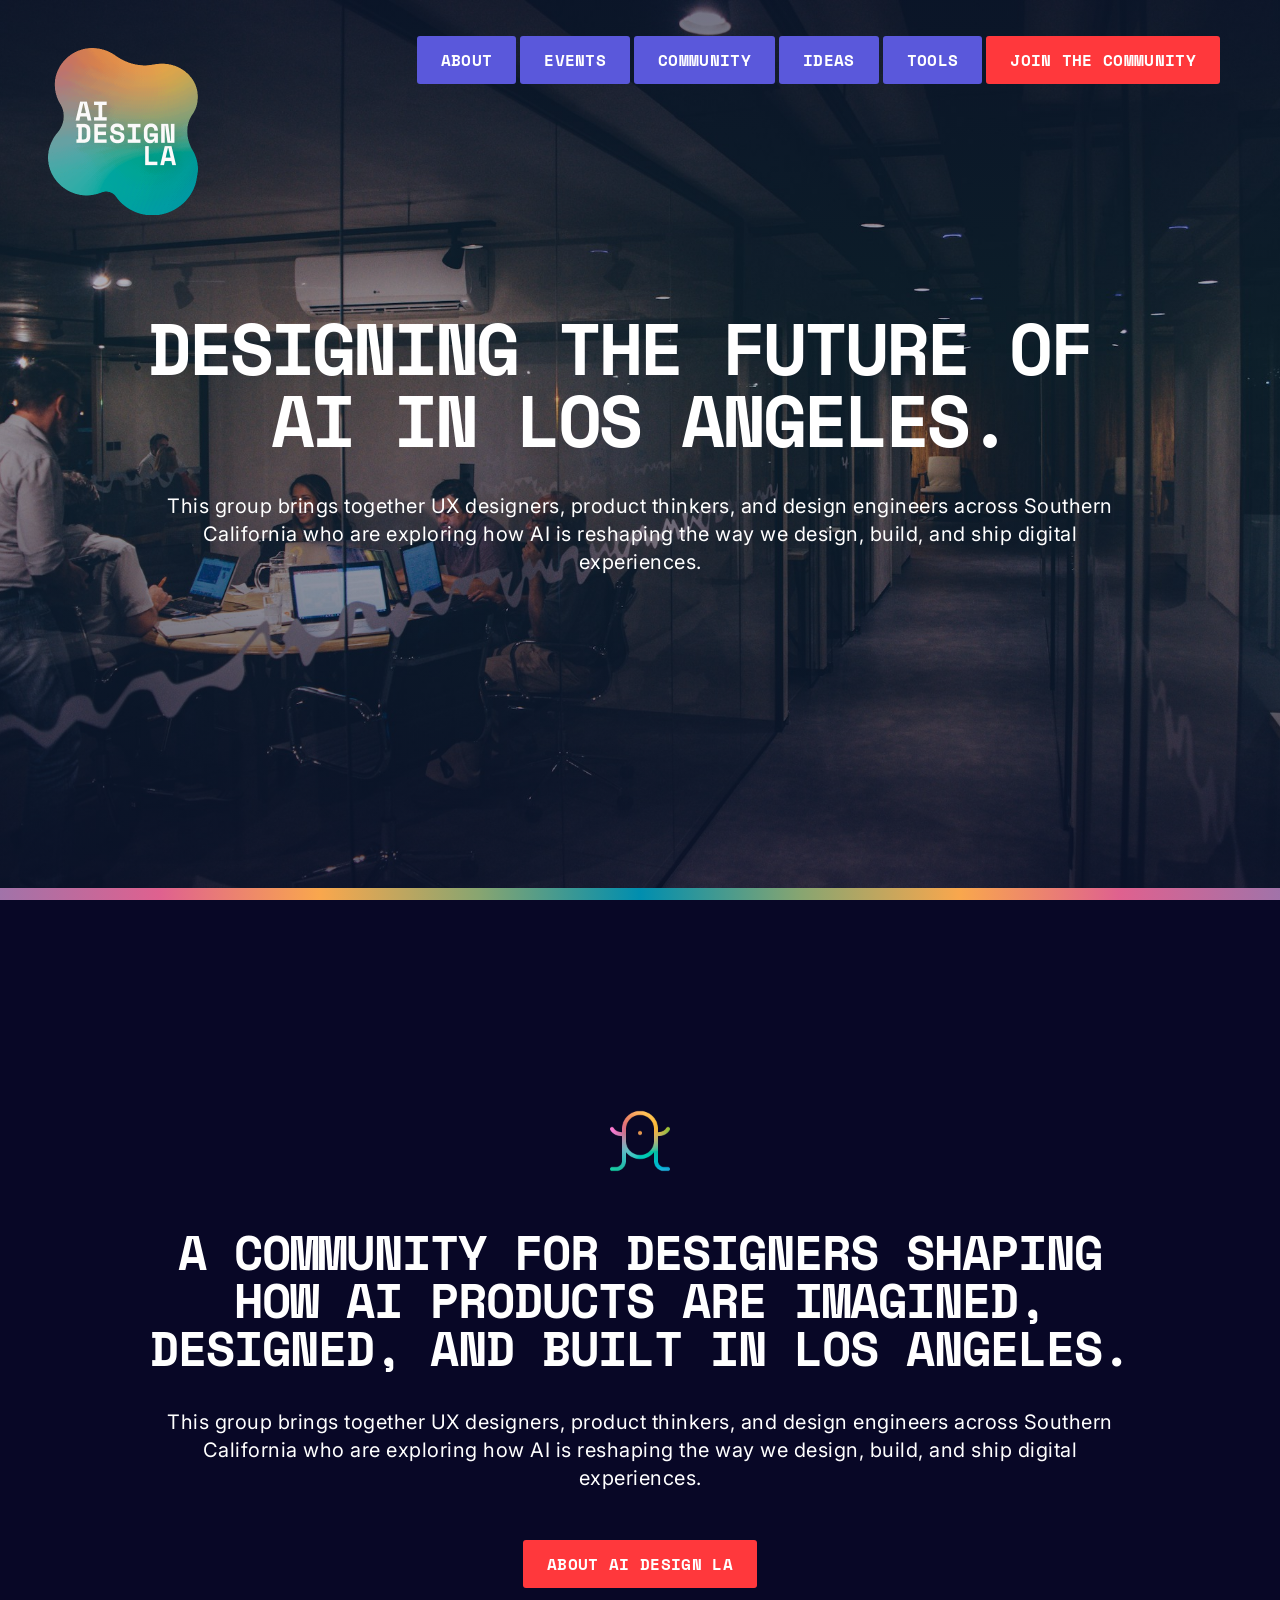
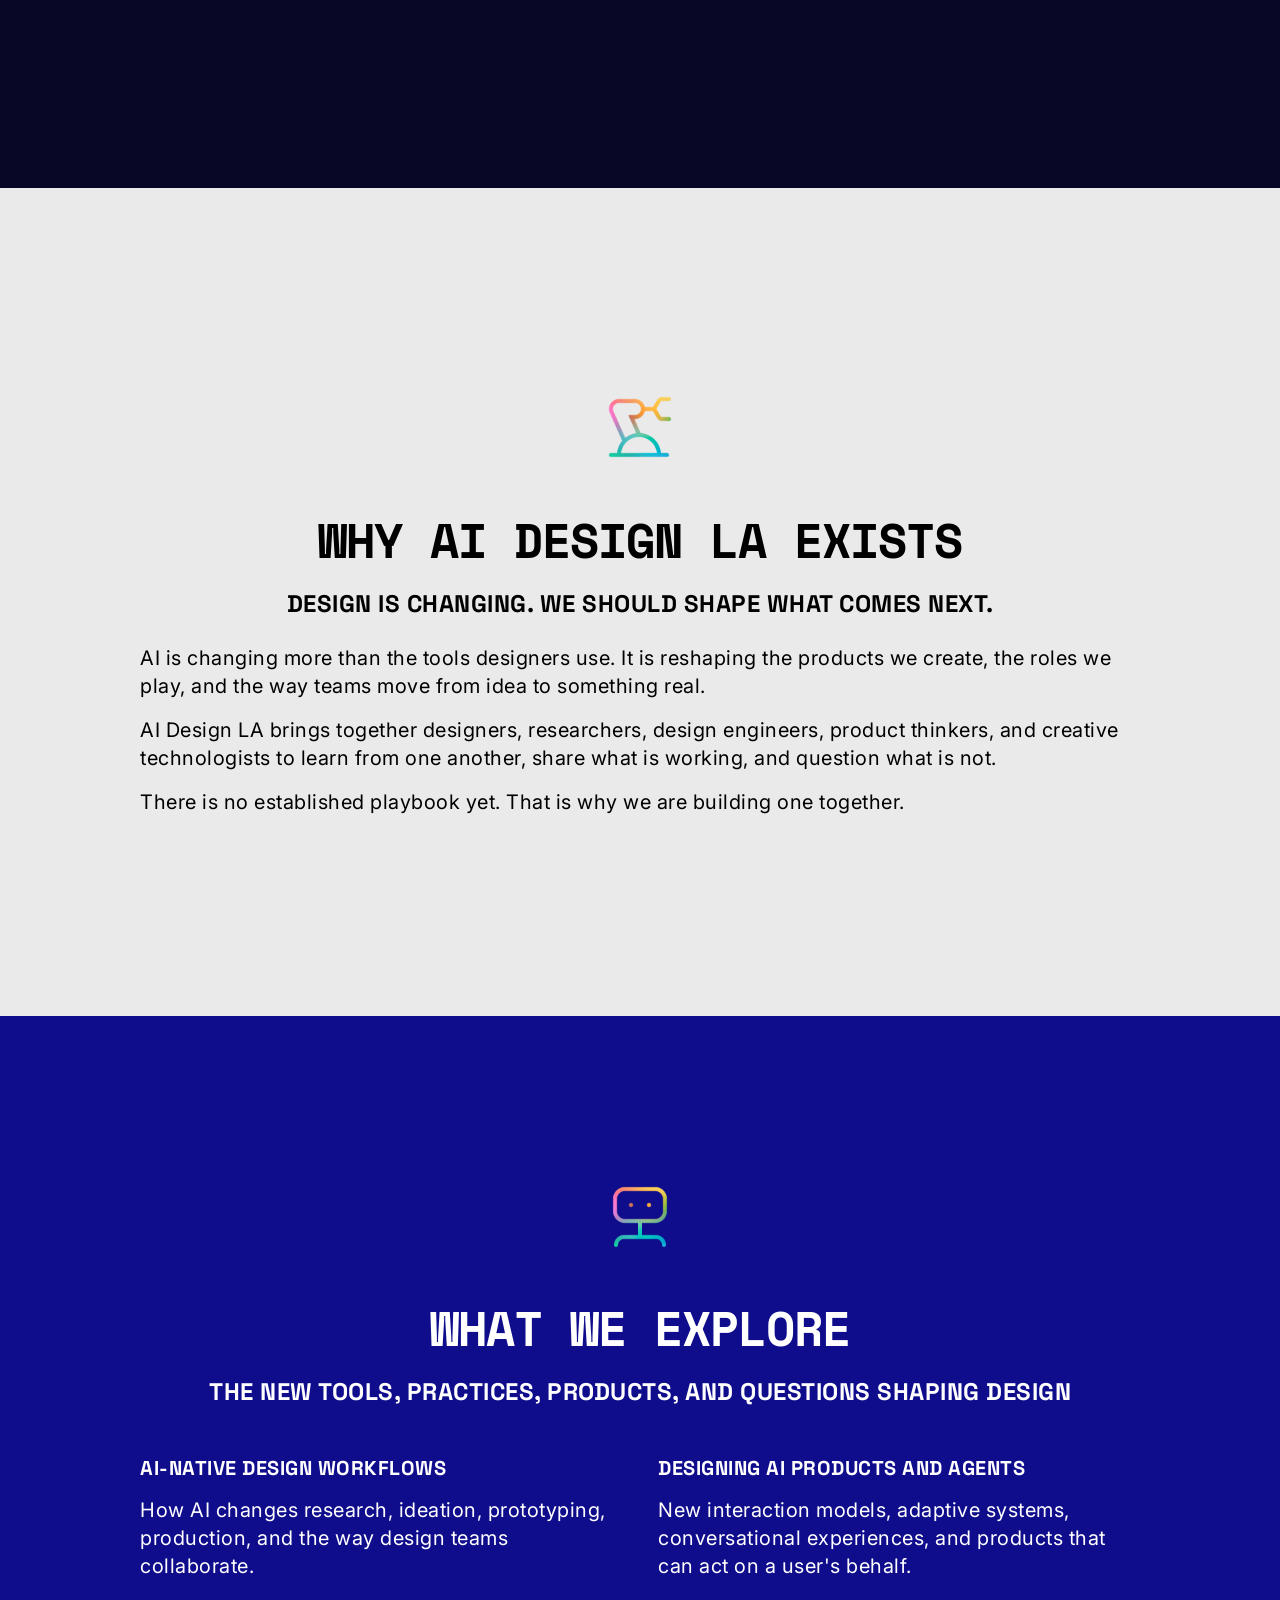
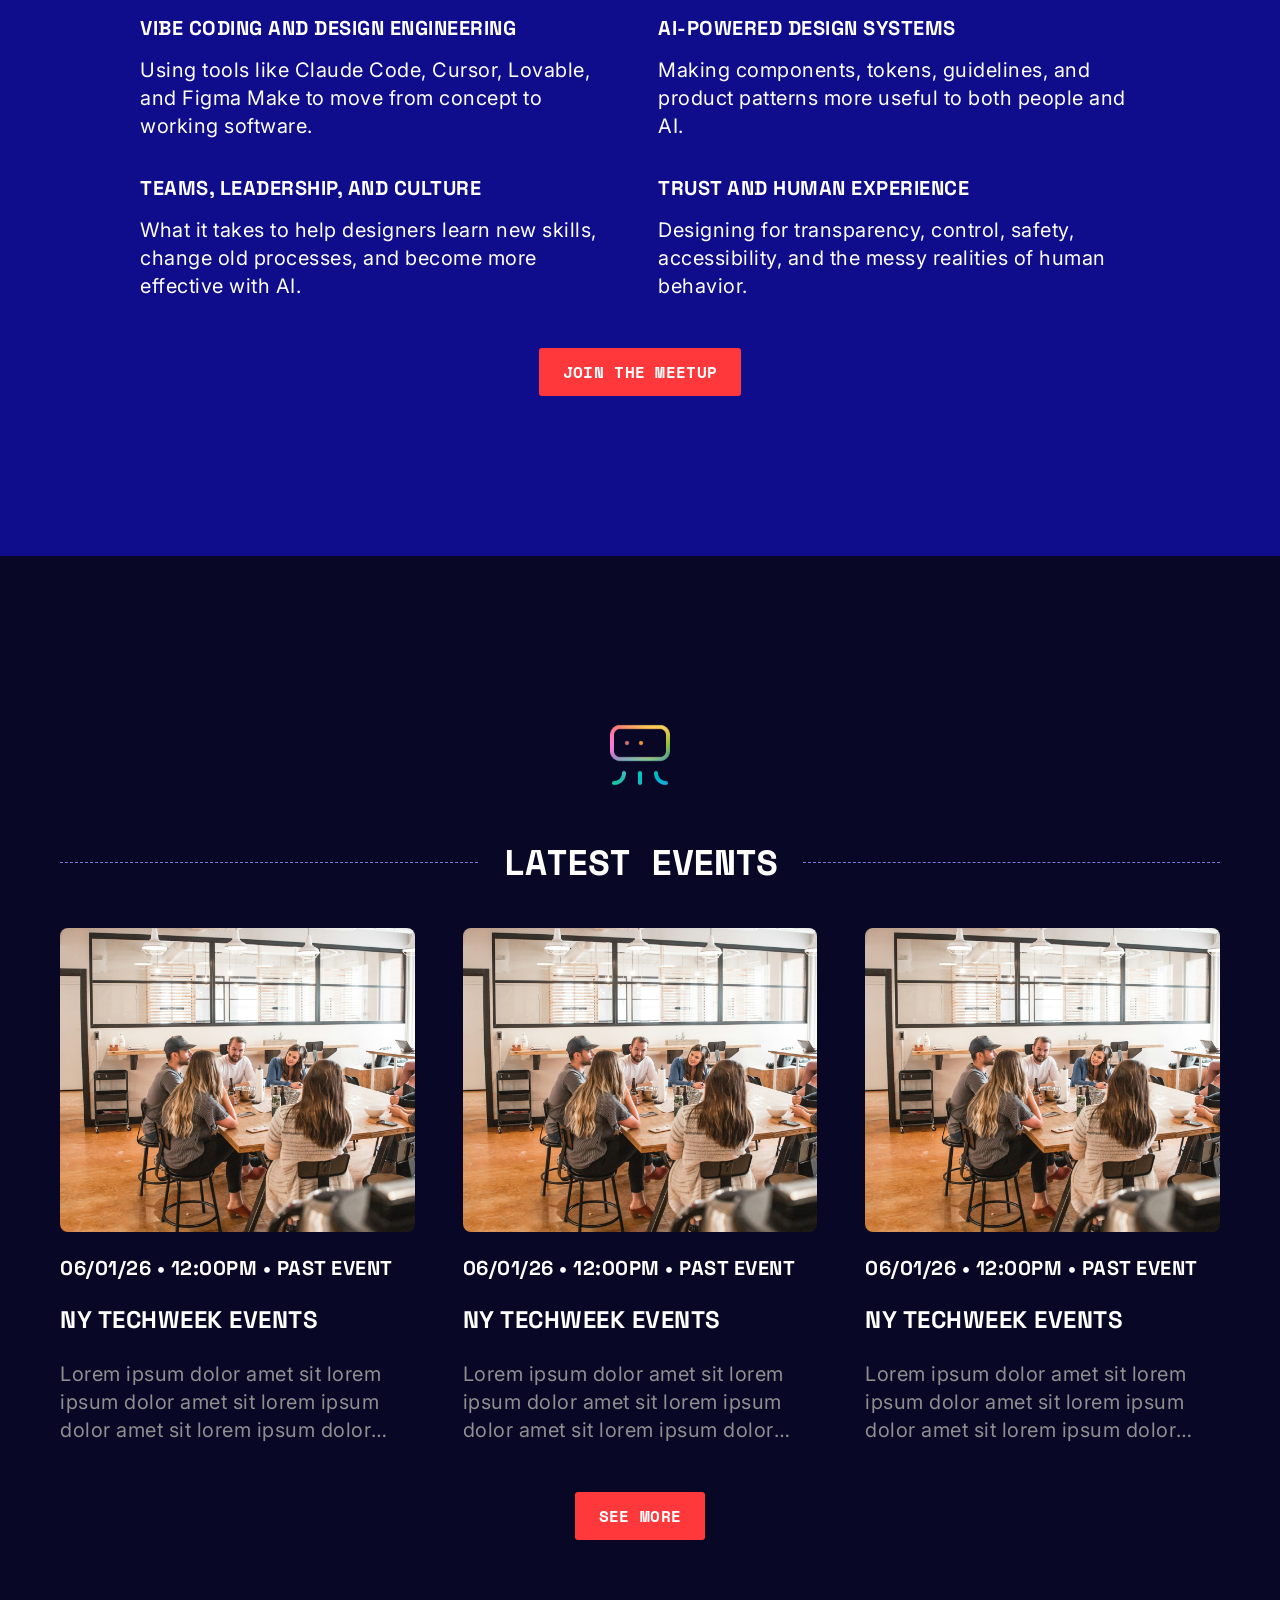
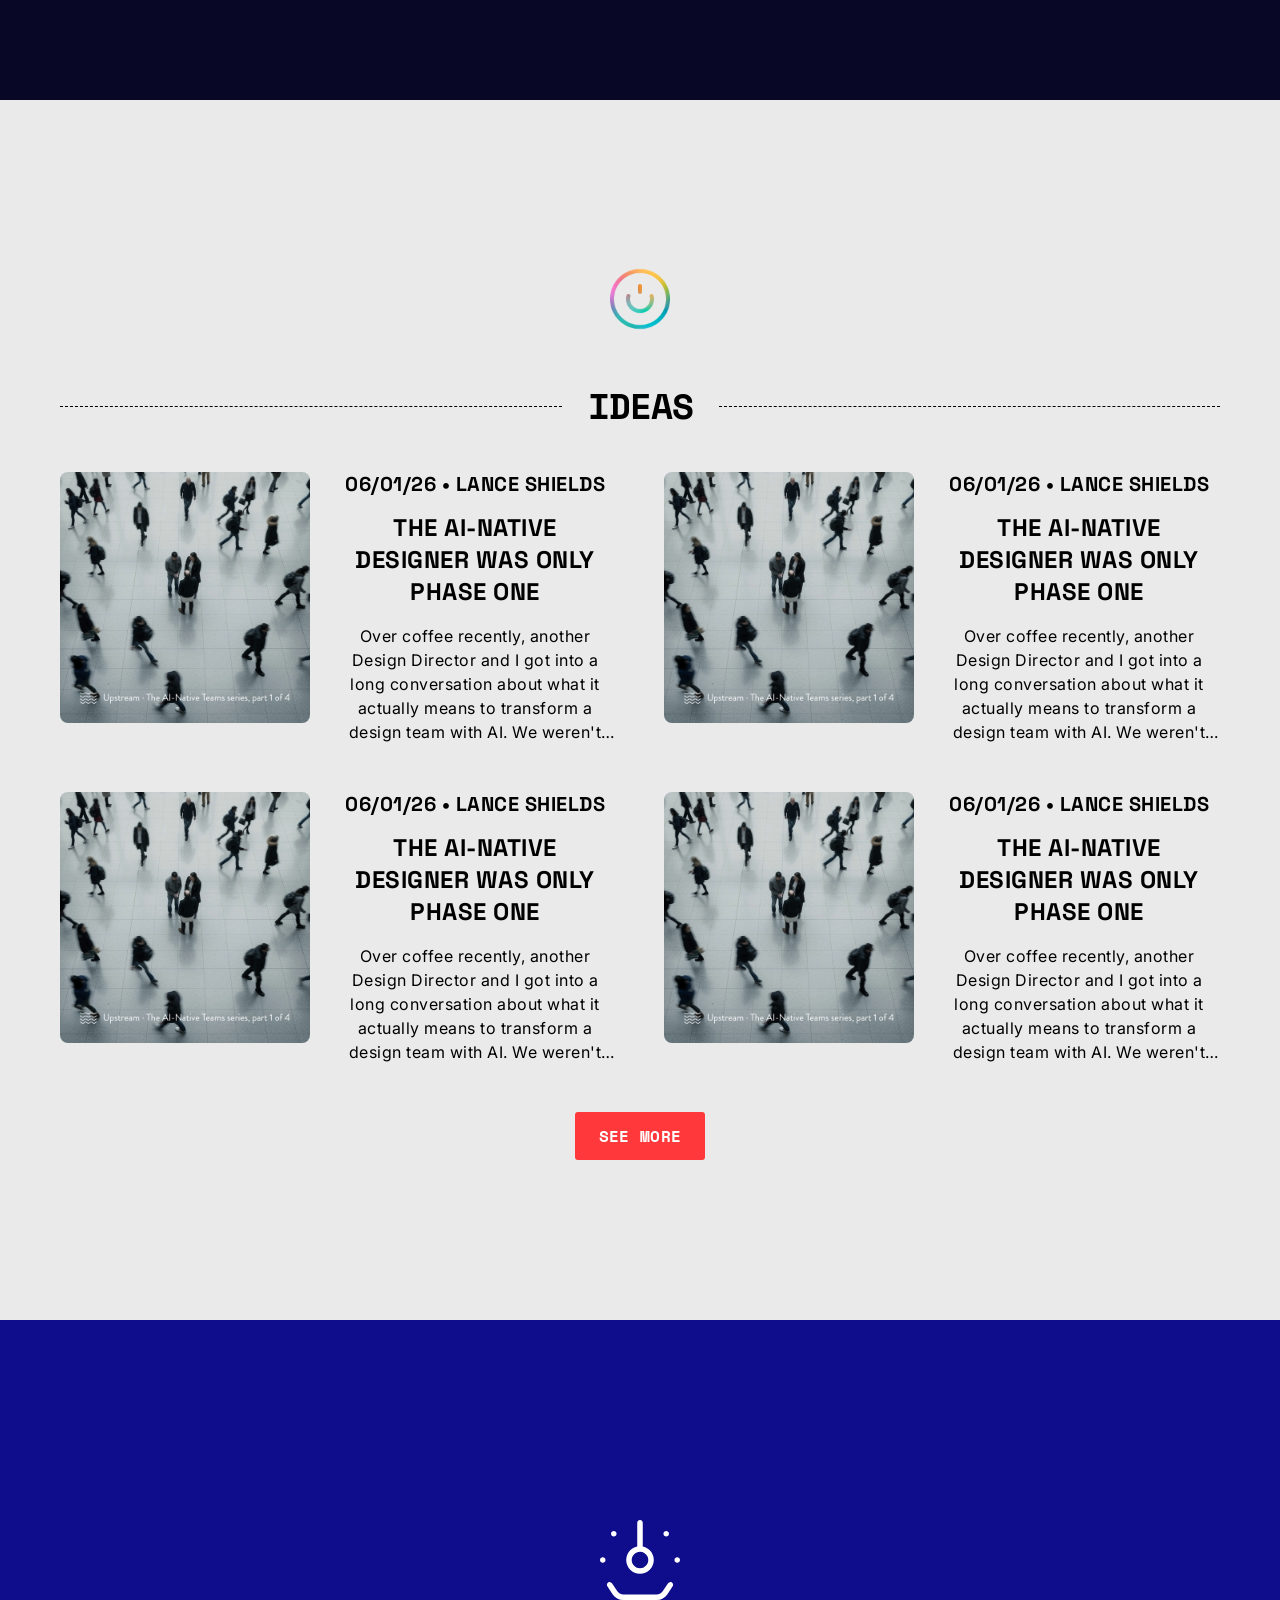
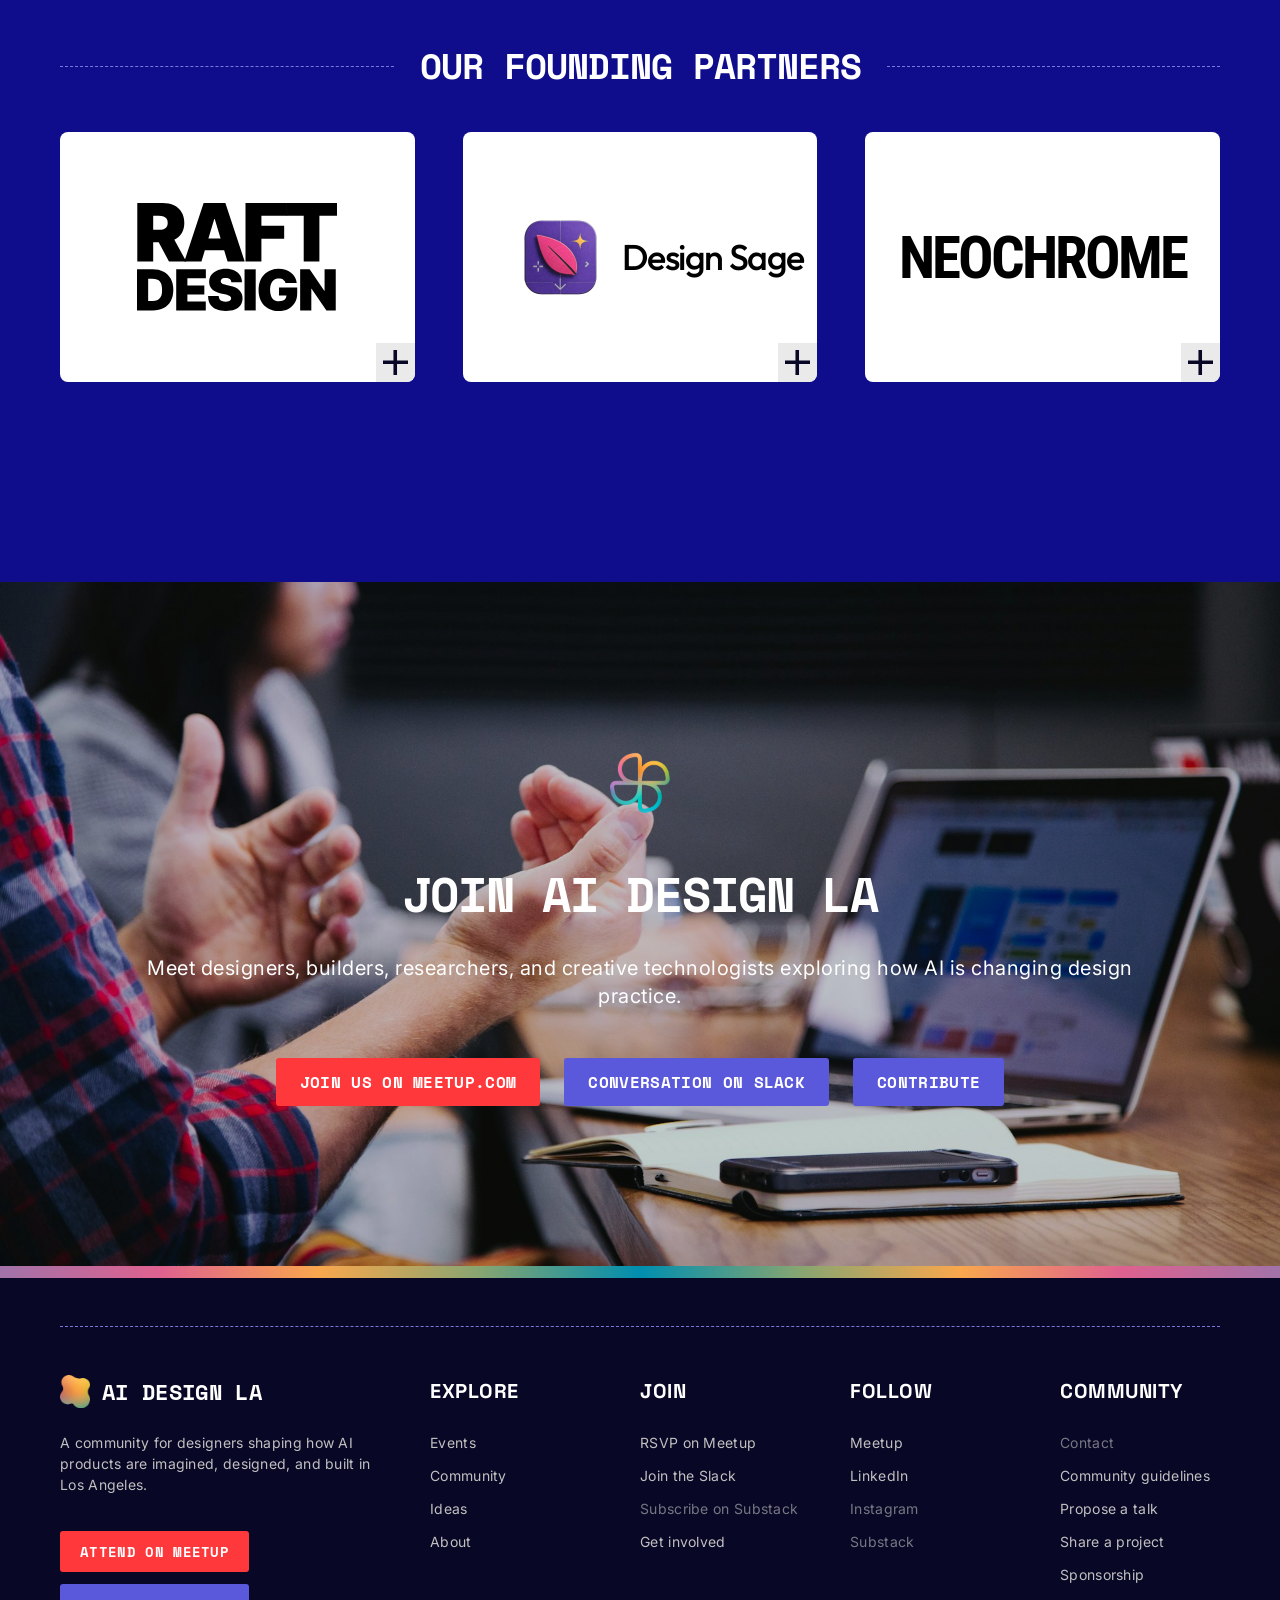
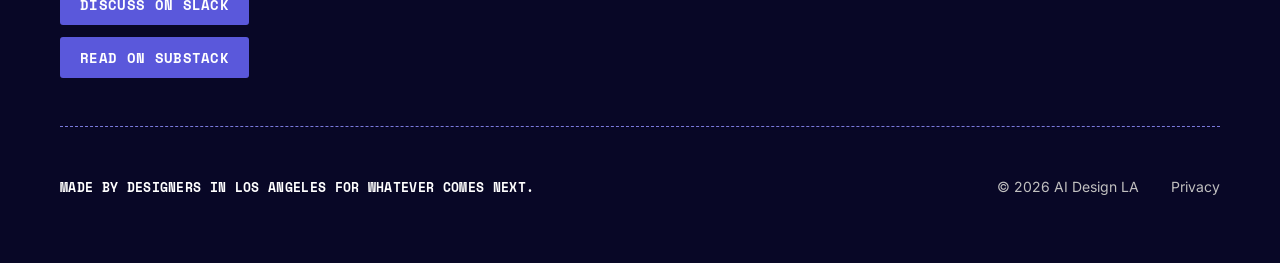
==== commit c436e7e9: "Add founding partners panel under Ideas Implements the "Partners" frame from the AI Design LA Figma " ====
--- a/index.html
+++ b/index.html
@@ -13,7 +13,7 @@
   <link rel="preconnect" href="https://fonts.googleapis.com" />
   <link rel="preconnect" href="https://fonts.gstatic.com" crossorigin />
   <link
-    href="https://fonts.googleapis.com/css2?family=Inter:wght@400;500;600&family=Space+Grotesk:wght@700&family=Space+Mono:wght@400;700&display=swap"
+    href="https://fonts.googleapis.com/css2?family=Inter:wght@400;500;600&family=Outfit:wght@500&family=Roboto+Condensed:wght@700&family=Space+Grotesk:wght@700&family=Space+Mono:wght@400;700&display=swap"
     rel="stylesheet"
   />
 
@@ -328,6 +328,77 @@
       </div>
 
       <a class="btn btn--accent" href="#ideas">See More</a>
+    </section>
+
+    <!-- Partners -->
+    <section class="section section--canvas-vivid section--partners" id="partners">
+      <span class="icon" aria-hidden="true">
+        <svg viewBox="0 0 58 57.9961" xmlns="http://www.w3.org/2000/svg">
+          <path
+            d="M5.90723 45.3398C6.34856 45.0393 6.88784 44.9375 7.40723 45.0391C7.92657 45.1407 8.37605 45.4493 8.67676 45.8906L12.5674 51.7188C13.5166 53.1483 15.1065 54 16.8174 54H41.208C42.9189 54 44.5088 53.1484 45.458 51.7188L49.3486 45.8906C49.6494 45.4493 50.0987 45.1406 50.6182 45.0391C51.1376 44.9415 51.6768 45.0391 52.1182 45.3398C52.5595 45.6289 52.8603 46.0899 52.9697 46.6094C53.0674 47.1288 52.9696 47.668 52.6689 48.1094L48.7783 53.9375C47.0908 56.4766 44.251 57.9961 41.2002 57.9961H16.8096C13.7627 57.9961 10.9229 56.4765 9.23145 53.9375L5.34082 48.1094C5.04004 47.668 4.93848 47.1289 5.04004 46.6094C5.14164 46.09 5.45025 45.6406 5.8916 45.3398H5.90723ZM29 0C30.1015 0 30.9998 0.898537 31 2V19.2305C34.1914 19.8789 36.9101 22.0313 38.2109 25.1094C38.7382 26.3397 39 27.6485 39 29C38.9999 34.5116 34.5116 39 29 39C23.4884 39 19.0001 34.5116 19 29C19 24.168 22.4414 20.1289 27 19.1992V2C27 0.89844 27.8984 0 29 0ZM29 23C25.6914 23 23.0001 25.6914 23 29C23 32.3086 25.6914 35 29 35C32.3086 35 35 32.3086 35 29C35 28.1914 34.8398 27.4101 34.5312 26.6719C33.5898 24.4414 31.4218 23 29 23ZM0 29C2.33532e-05 26.332 3.99998 26.332 4 29C4 31.668 0 31.668 0 29ZM54 29C54 26.332 58 26.332 58 29C58 31.668 54 31.668 54 29ZM8 10C8.00002 7.33203 12 7.33203 12 10C12 12.668 8 12.668 8 10ZM46 10C46 7.33203 50 7.33203 50 10C50 12.668 46 12.668 46 10Z"
+          />
+        </svg>
+      </span>
+
+      <h2 class="type-heading-2 rule-heading">Our founding partners</h2>
+
+      <div class="partner-grid">
+        <article class="partner-card">
+          <img
+            class="partner-card__mark"
+            src="images/partner-raft-design.svg"
+            alt="Raft Design"
+            width="200"
+            height="108"
+          />
+          <a
+            class="partner-card__link"
+            href="https://raftdesign.studio"
+            target="_blank"
+            rel="noopener"
+            aria-label="Open Raft Design (opens in a new tab)"
+          >
+            <img src="images/icons/icon-plus.svg" alt="" width="25" height="25" />
+          </a>
+        </article>
+
+        <article class="partner-card">
+          <div class="partner-card__lockup">
+            <img
+              class="partner-card__logo"
+              src="images/partner-design-sage.png"
+              alt=""
+              width="75"
+              height="75"
+            />
+            <p class="partner-card__wordmark partner-card__wordmark--flicker">Design Sage</p>
+          </div>
+          <a
+            class="partner-card__link"
+            href="https://app.designsage.app/welcome/ai-design-la?utm_source=meetup&amp;utm_medium=organizer&amp;utm_campaign=ai-design-la-2026-08-29"
+            target="_blank"
+            rel="noopener"
+            aria-label="Open Design Sage (opens in a new tab)"
+          >
+            <img src="images/icons/icon-plus.svg" alt="" width="25" height="25" />
+          </a>
+        </article>
+
+        <article class="partner-card">
+          <p class="partner-card__wordmark partner-card__wordmark--neochrome partner-card__wordmark--flicker">
+            Neochrome
+          </p>
+          <a
+            class="partner-card__link"
+            href="https://neochro.me/"
+            target="_blank"
+            rel="noopener"
+            aria-label="Open Neochrome (opens in a new tab)"
+          >
+            <img src="images/icons/icon-plus.svg" alt="" width="25" height="25" />
+          </a>
+        </article>
+      </div>
     </section>
 
     <!-- Join us -->
--- a/css/components.css
+++ b/css/components.css
@@ -417,6 +417,128 @@
   }
 }
 
+/* ---------- Card: partner ---------- */
+
+.partner-card {
+  position: relative;
+  display: flex;
+  flex: 1 0 0;
+  align-items: center;
+  justify-content: center;
+  height: 250px;
+  padding: var(--space-xxl);
+  border-radius: var(--radius-md);
+  background: var(--bg-white);
+  overflow: hidden;
+}
+
+.partner-card__mark {
+  max-width: 100%;
+  max-height: 100%;
+  width: auto;
+  height: auto;
+}
+
+.partner-card__lockup {
+  display: flex;
+  align-items: center;
+  gap: var(--space-md);
+  min-width: 0;
+}
+
+.partner-card__logo {
+  width: 75px;
+  height: 75px;
+  border-radius: var(--radius-sm);
+  object-fit: cover;
+  flex-shrink: 0;
+}
+
+.partner-card__wordmark {
+  font-family: "Outfit", var(--font-heading);
+  font-weight: 500;
+  font-size: clamp(28px, 4.4vw, 64px);
+  line-height: 0.9;
+  letter-spacing: -0.04em;
+  color: var(--text-reversed);
+  white-space: nowrap;
+}
+
+.partner-card__lockup .partner-card__wordmark {
+  font-size: clamp(20px, 2.8vw, 40px);
+}
+
+.partner-card__wordmark--neochrome {
+  font-family: "Roboto Condensed", var(--font-heading);
+  font-weight: 700;
+  font-size: clamp(30px, 4.6vw, 66px);
+  letter-spacing: -0.05em;
+  text-transform: uppercase;
+}
+
+.partner-card__wordmark--flicker {
+  animation: partner-wordmark-flicker 2s linear infinite;
+}
+
+@keyframes partner-wordmark-flicker {
+  0% {
+    opacity: 0;
+  }
+  58.45% {
+    opacity: 0;
+    animation-timing-function: cubic-bezier(0.5, 0, 0.5, 1);
+  }
+  86.2% {
+    opacity: 1;
+  }
+  99.9% {
+    opacity: 1;
+  }
+  100% {
+    opacity: 0;
+  }
+}
+
+.partner-card__link {
+  position: absolute;
+  right: 0;
+  bottom: 0;
+  display: flex;
+  align-items: center;
+  justify-content: center;
+  width: 39px;
+  height: 39px;
+  padding: 7px;
+  border-radius: 0 0 var(--radius-md) 0;
+  background: var(--bg-raised);
+  transition: background var(--duration-fast) var(--ease-standard);
+}
+
+.partner-card__link:hover,
+.partner-card__link:focus-visible {
+  background: var(--border-rule);
+}
+
+.partner-card__link img {
+  width: 100%;
+  height: 100%;
+}
+
+@media (max-width: 900px) {
+  .partner-card {
+    height: auto;
+    min-height: 180px;
+    padding: var(--space-lg);
+  }
+}
+
+@media (prefers-reduced-motion: reduce) {
+  .partner-card__wordmark--flicker {
+    animation: none;
+    opacity: 1;
+  }
+}
+
 /* ---------- Footer ---------- */
 
 .site-footer {
--- a/css/home.css
+++ b/css/home.css
@@ -245,6 +245,10 @@
   padding: var(--space-xxxxl) var(--space-xxl);
 }
 
+.section--partners {
+  padding: var(--space-xxxxl) var(--space-xxl);
+}
+
 .section__intro {
   display: flex;
   flex-direction: column;
@@ -275,7 +279,8 @@
 @media (max-width: 900px) {
   .section,
   .section--about,
-  .section--why {
+  .section--why,
+  .section--partners {
     padding: var(--space-xxl) var(--space-md) calc(var(--space-xxl) + 10px);
     gap: var(--space-lg);
   }
@@ -343,6 +348,24 @@
   }
 }
 
+/* ---------- Partners ---------- */
+
+.partner-grid {
+  display: grid;
+  grid-template-columns: repeat(3, minmax(0, 1fr));
+  gap: var(--space-xl);
+  width: 100%;
+  max-width: 1608px;
+}
+
+@media (max-width: 900px) {
+  .partner-grid {
+    grid-template-columns: 1fr;
+    max-width: 500px;
+    margin-inline: auto;
+  }
+}
+
 /* ---------- Join us ---------- */
 
 .join {
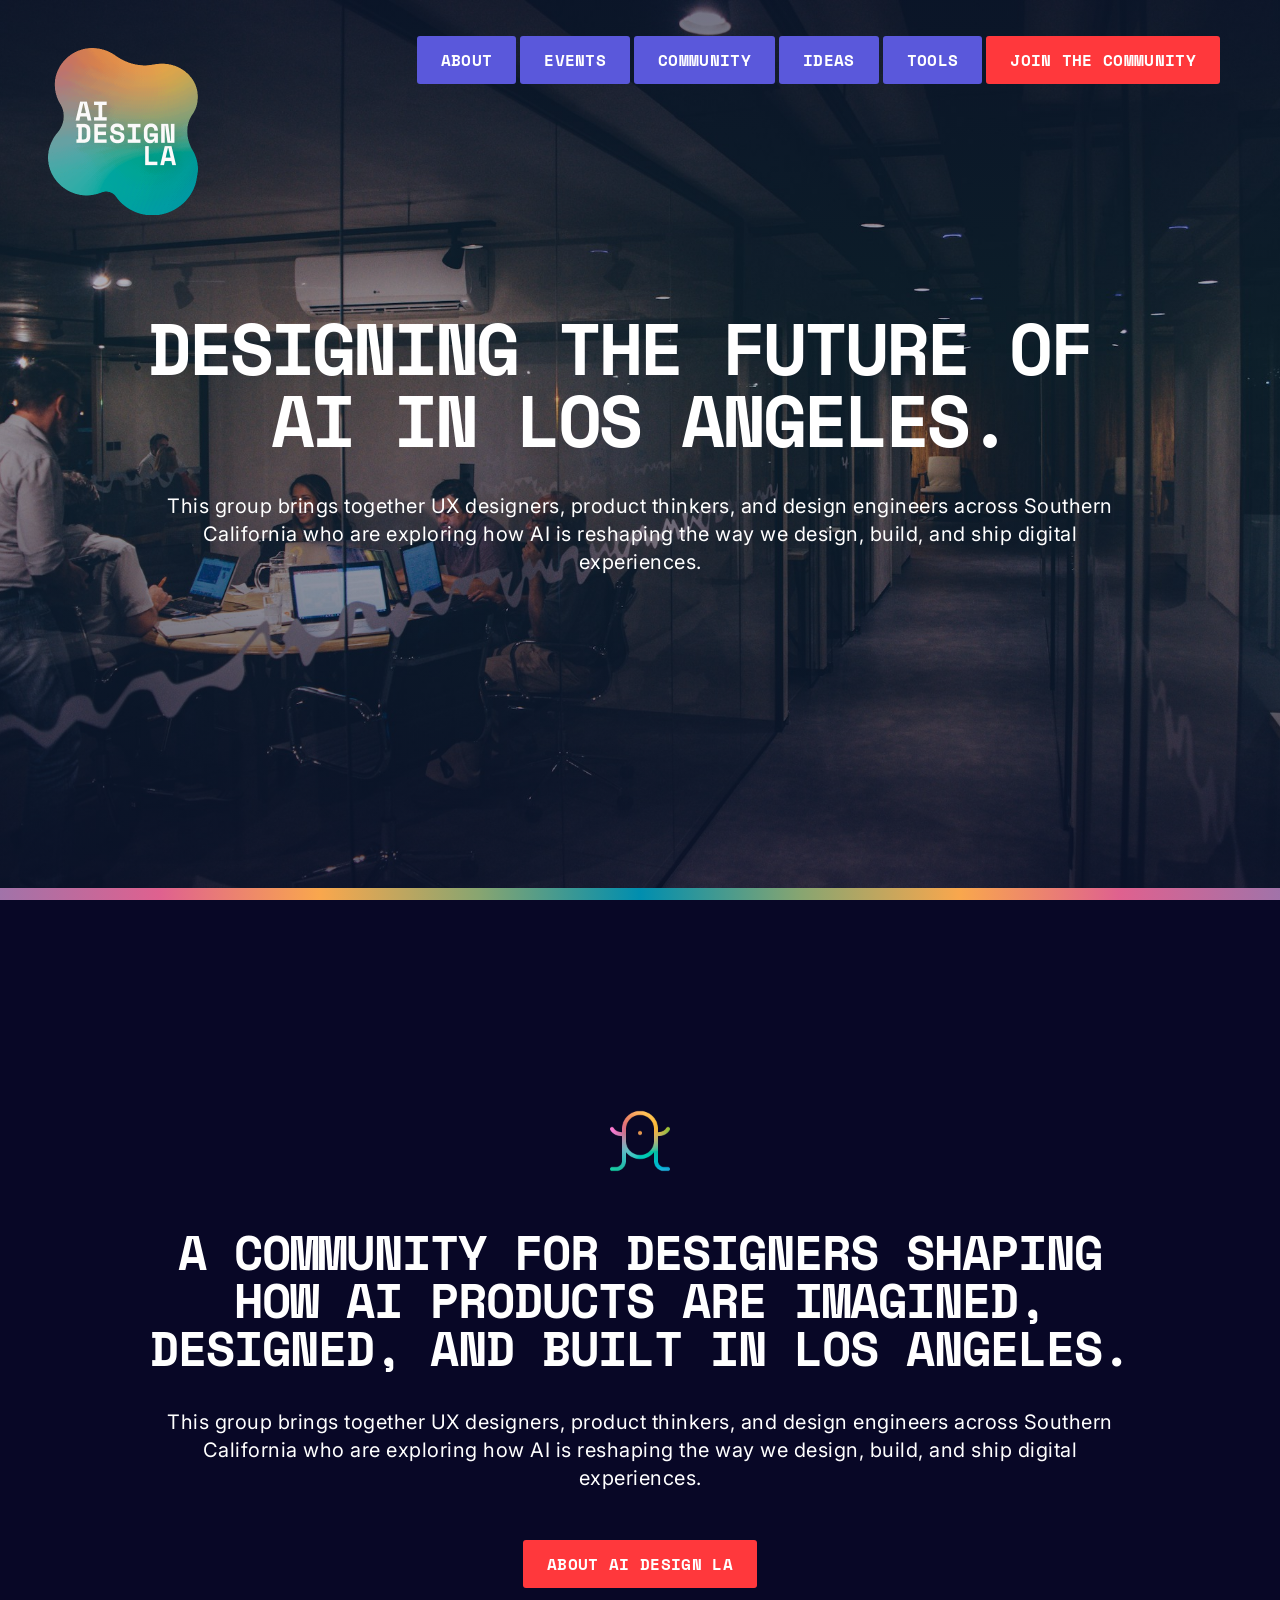
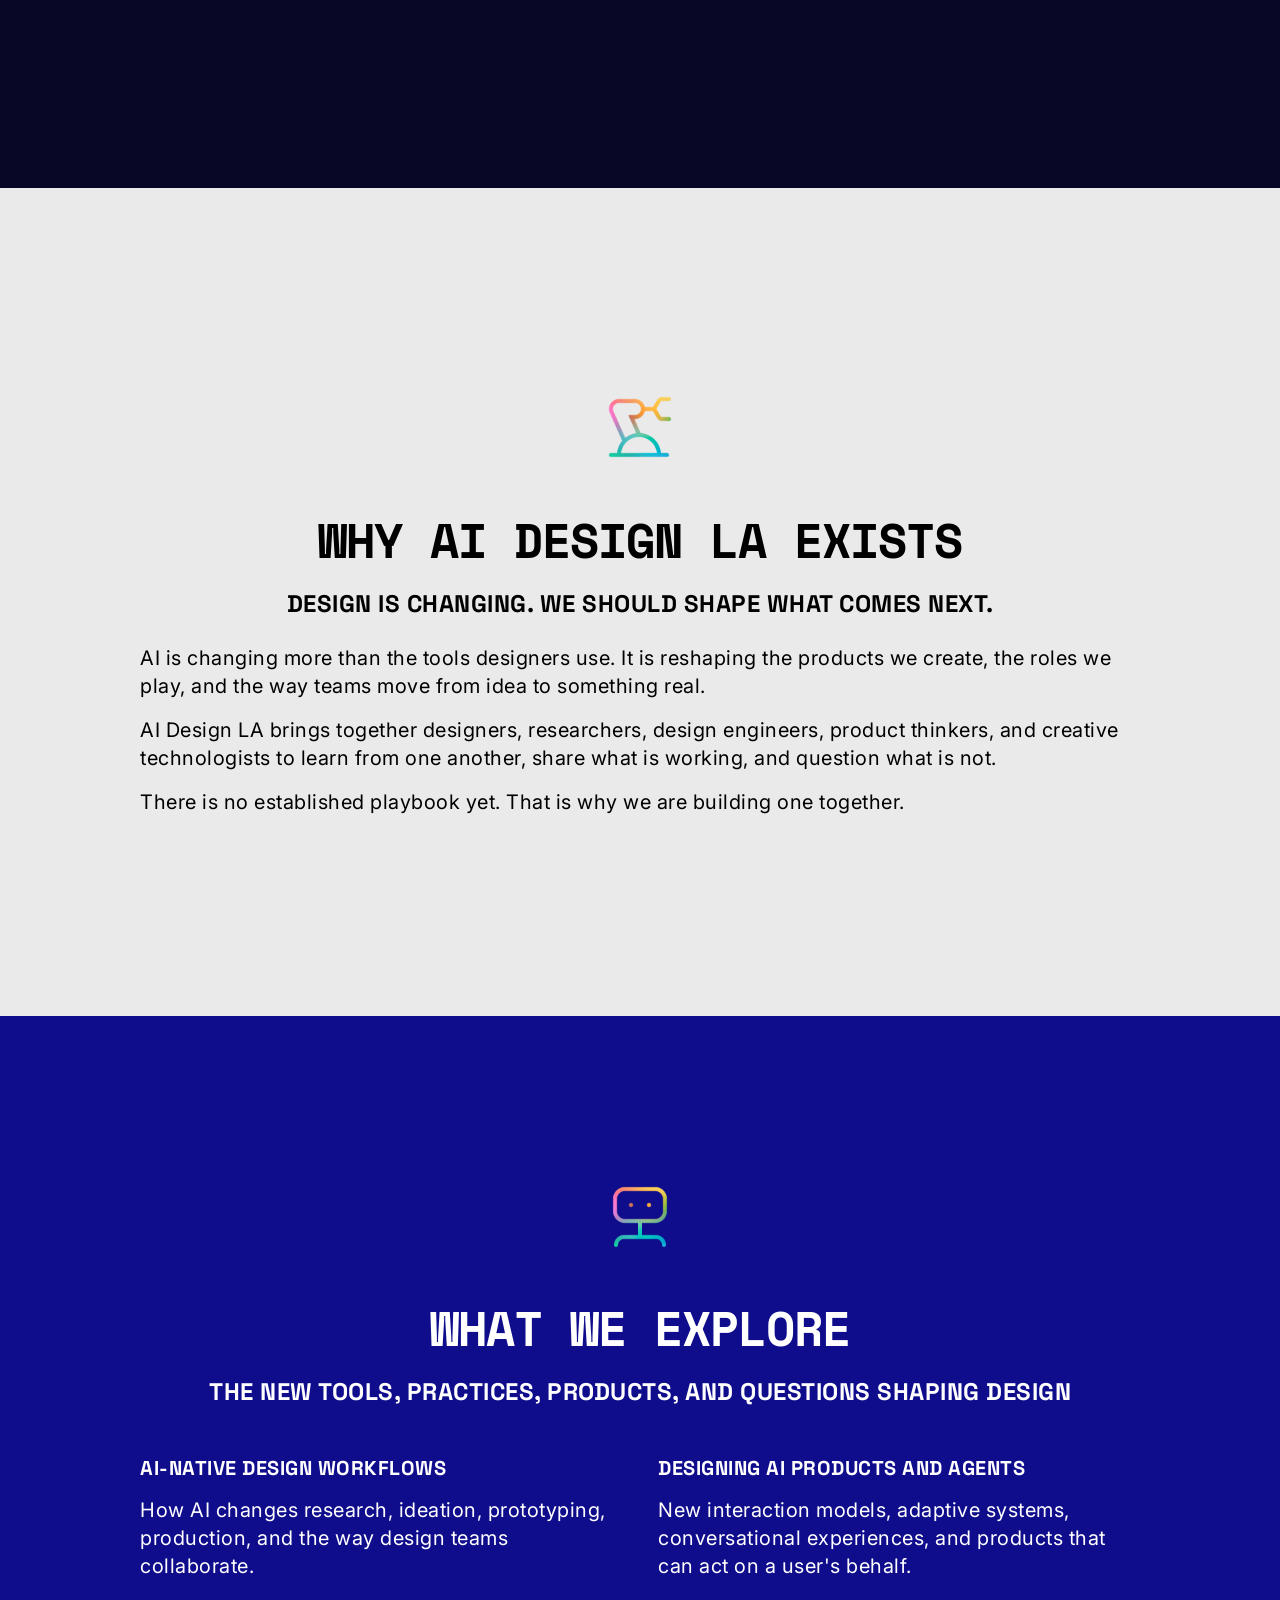
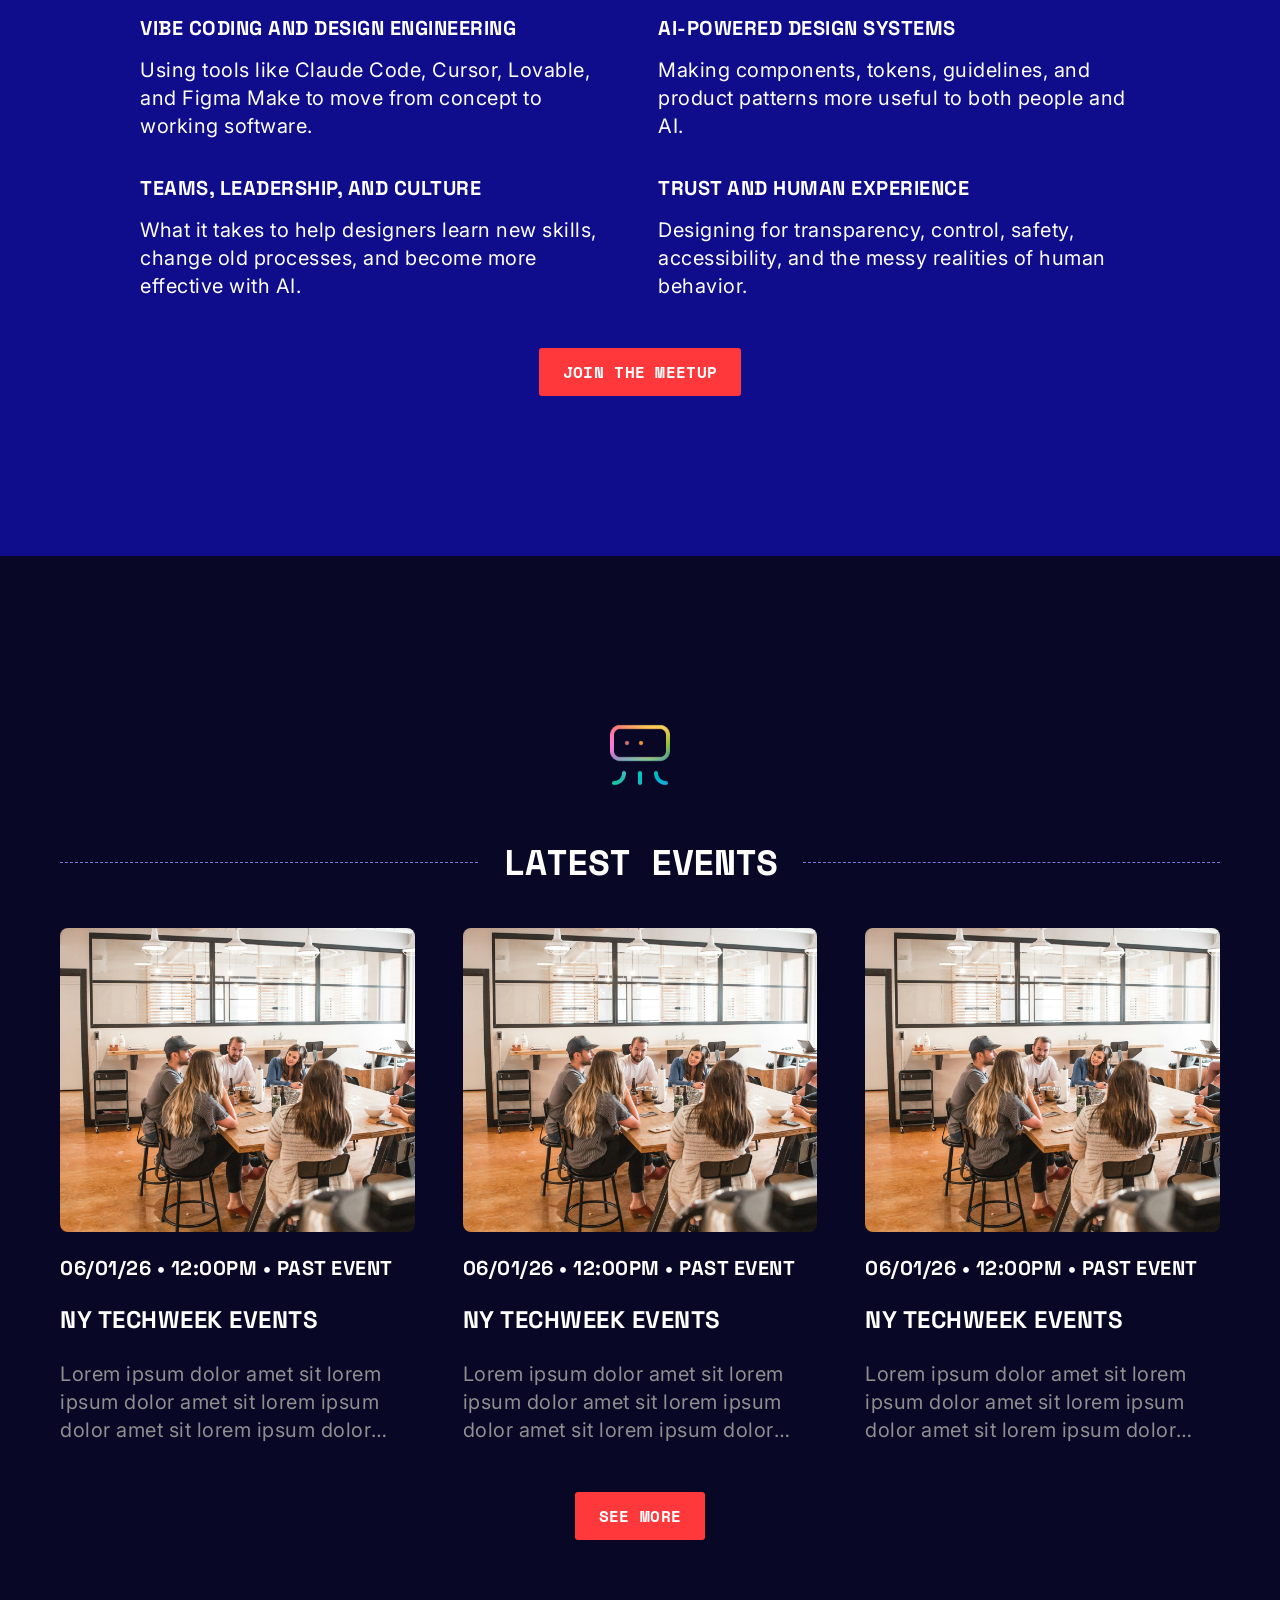
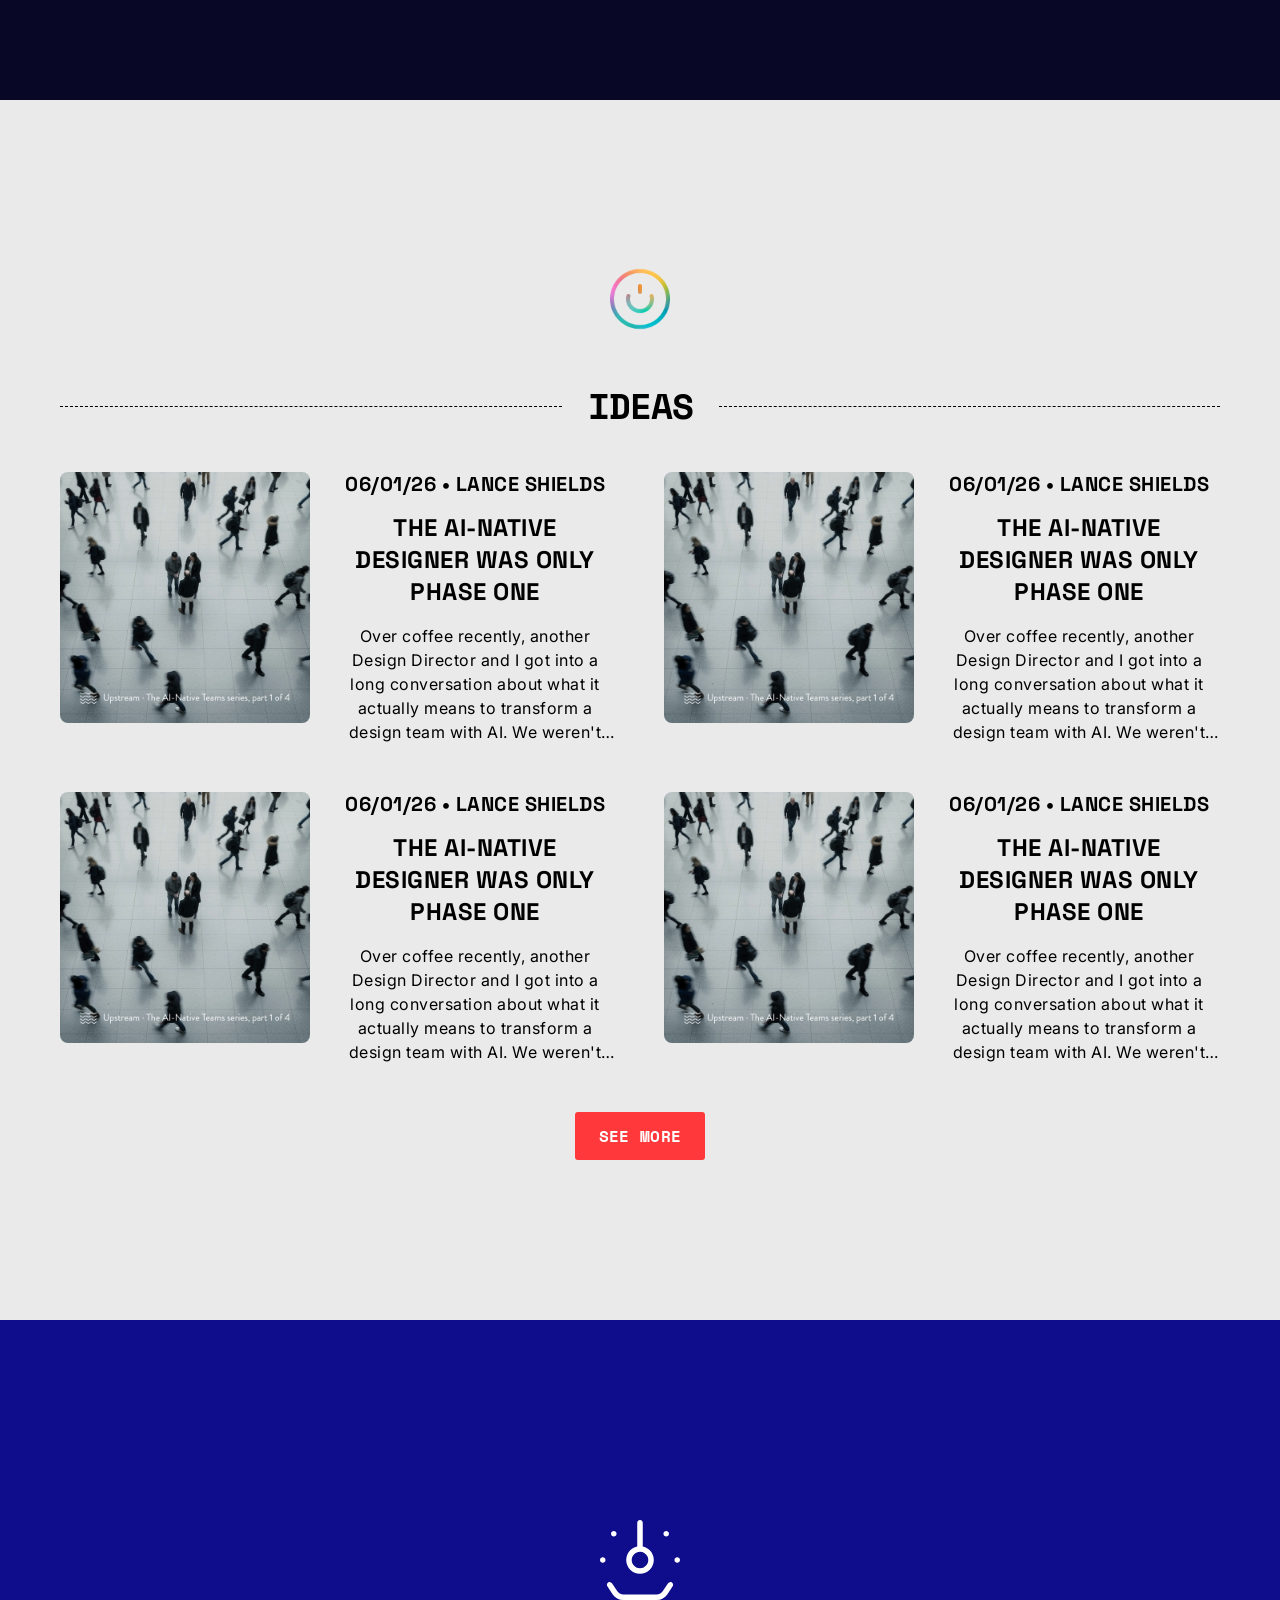
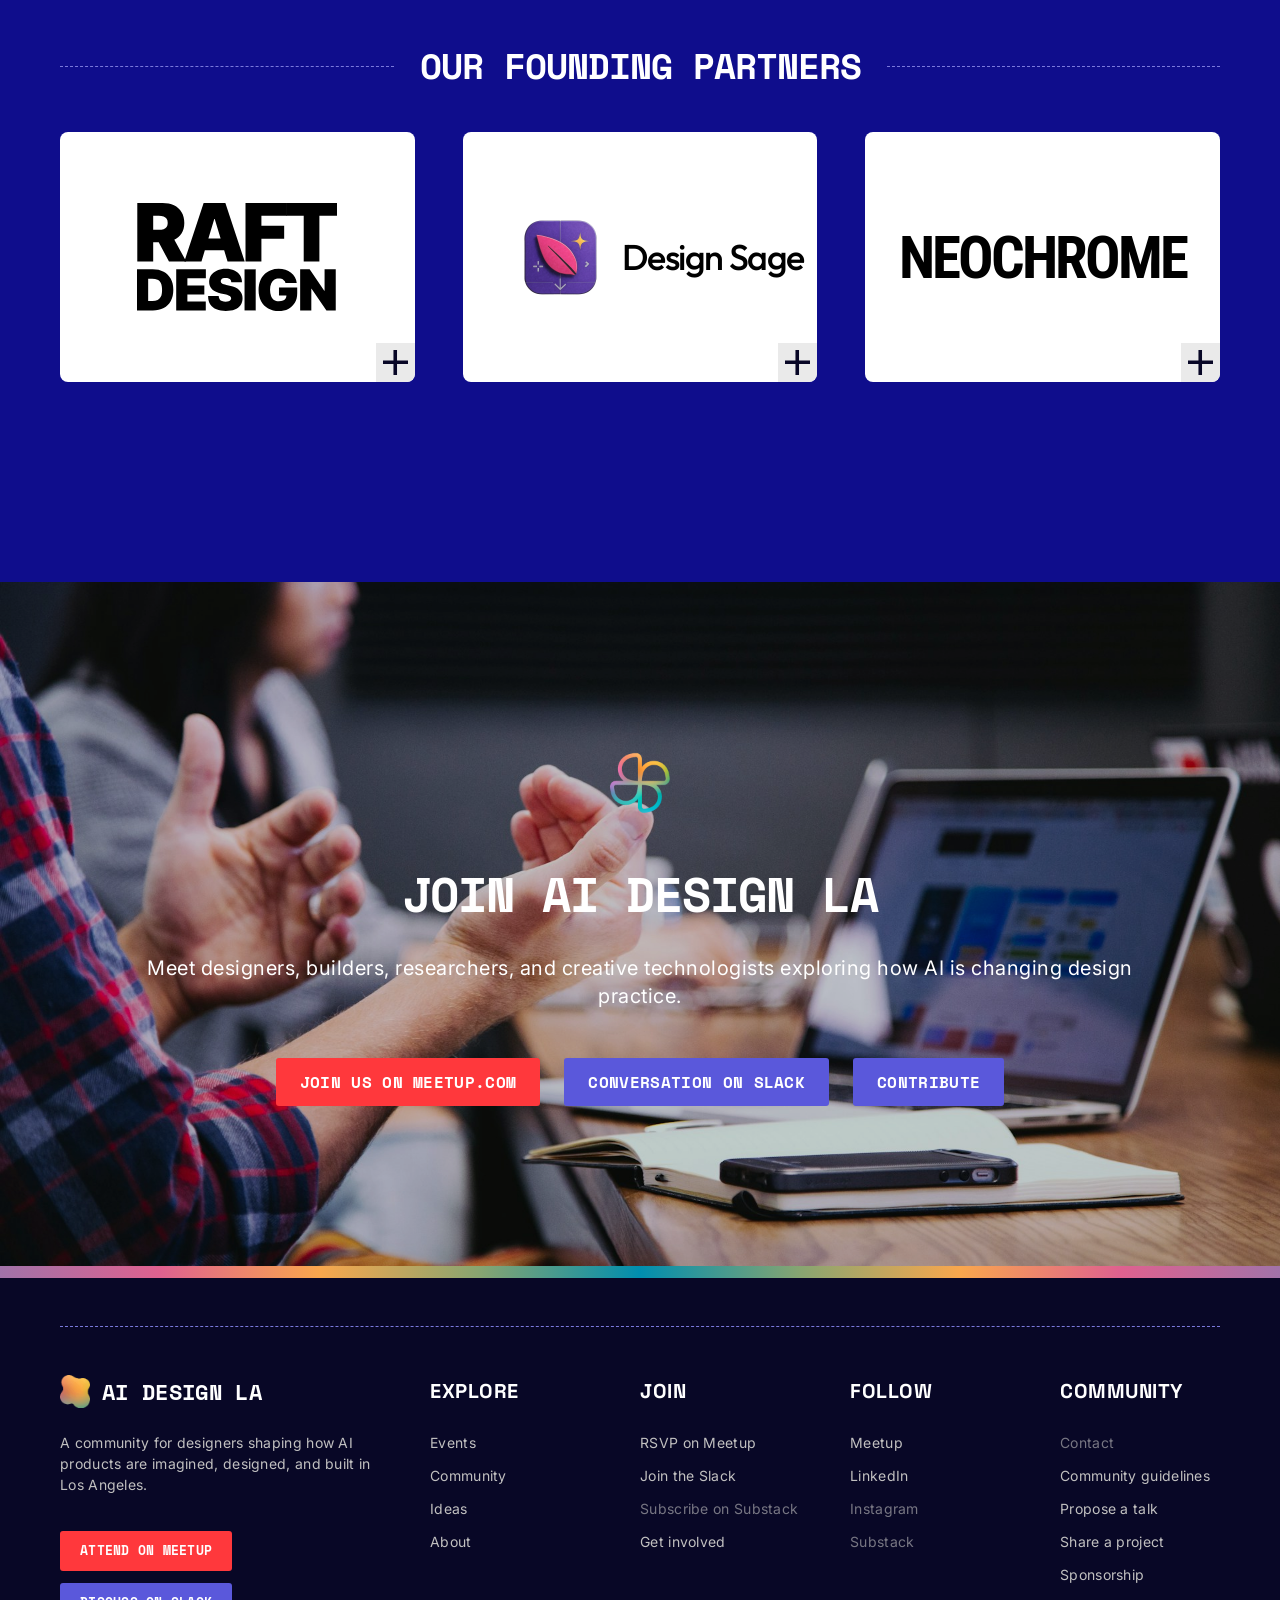
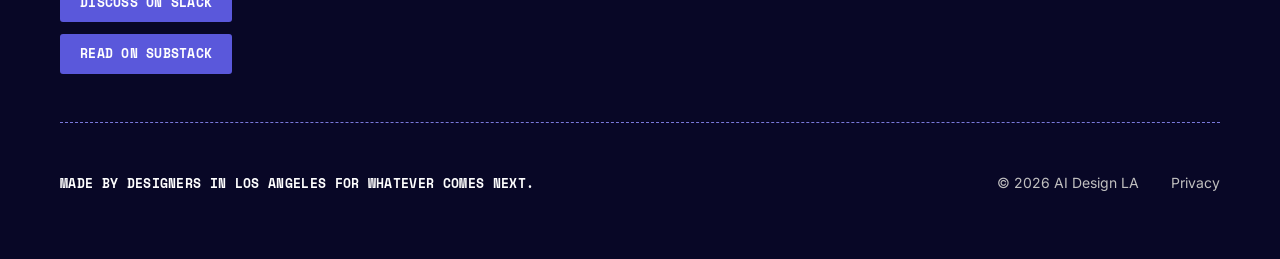
==== commit 0bc7fb3f: "Add Events page; link hero logo to home Implements the Figma "Events" frame: latest events with a wo" ====
--- a/index.html
+++ b/index.html
@@ -35,7 +35,7 @@
     </a>
 
     <nav class="site-nav" data-site-nav aria-label="Primary">
-      <a class="site-nav__link" href="#about">About</a>
+      <a class="site-nav__link" href="about.html">About</a>
       <a class="site-nav__link" href="#events">Events</a>
       <a class="site-nav__link" href="#join">Community</a>
       <a class="site-nav__link" href="#ideas">Ideas</a>
@@ -68,7 +68,7 @@
     </div>
 
     <nav class="mobile-menu__list" aria-label="Mobile">
-      <a class="mobile-menu__link type-heading-4" href="#about">About</a>
+      <a class="mobile-menu__link type-heading-4" href="about.html">About</a>
       <a class="mobile-menu__link type-heading-4" href="#events">Events</a>
       <a class="mobile-menu__link type-heading-4" href="#join">Community</a>
       <a class="mobile-menu__link type-heading-4" href="#ideas">Ideas</a>
@@ -84,10 +84,12 @@
       <img class="hero__image" src="images/hero-image.jpg" alt="" />
       <div class="hero__scrim" aria-hidden="true"></div>
 
-      <img class="hero__logo" src="images/ADL-logo-animation.gif" alt="AI Design LA" width="150" height="167" />
+      <a class="hero__logo" href="index.html">
+        <img src="images/ADL-logo-animation.gif" alt="AI Design LA" width="150" height="167" />
+      </a>
 
       <nav class="hero__nav" aria-label="Primary">
-        <a class="site-nav__link" href="#about">About</a>
+        <a class="site-nav__link" href="about.html">About</a>
         <a class="site-nav__link" href="#events">Events</a>
         <a class="site-nav__link" href="#join">Community</a>
         <a class="site-nav__link" href="#ideas">Ideas</a>
@@ -108,7 +110,7 @@
     <div class="gradient-band" aria-hidden="true"></div>
 
     <!-- About -->
-    <section class="section section--canvas section--about" id="about">
+    <section class="section section--canvas section--about section--spacious" id="about">
       <span class="icon" aria-hidden="true">
         <img src="images/Icon-1.png" alt="" width="80" height="80" />
       </span>
@@ -124,11 +126,11 @@
         </p>
       </div>
 
-      <a class="btn btn--accent" href="#about">About AI Design LA</a>
+      <a class="btn btn--accent" href="about.html">About AI Design LA</a>
     </section>
 
     <!-- Why ADL exists -->
-    <section class="section section--raised section--why">
+    <section class="section section--raised section--why section--spacious">
       <span class="icon" aria-hidden="true">
         <img src="images/Icon-2.png" alt="" width="80" height="80" />
       </span>
@@ -331,7 +333,7 @@
     </section>
 
     <!-- Partners -->
-    <section class="section section--canvas-vivid section--partners" id="partners">
+    <section class="section section--canvas-vivid section--partners section--spacious" id="partners">
       <span class="icon" aria-hidden="true">
         <svg viewBox="0 0 58 57.9961" xmlns="http://www.w3.org/2000/svg">
           <path
@@ -471,7 +473,7 @@
           <a href="#events">Events</a>
           <a href="#join">Community</a>
           <a href="#ideas">Ideas</a>
-          <a href="#about">About</a>
+          <a href="about.html">About</a>
         </nav>
       </div>
 
--- a/css/tokens.css
+++ b/css/tokens.css
@@ -20,9 +20,12 @@
   --text-reversed: #000000;
   --text-subtle: #c1c0c0;
   --text-muted: #8f8f8f;
+  --text-brand: #5a58db;
+  --text-brand-light: #7a79db;
 
   /* ---------- Color: border / rule ---------- */
   --border-rule: #7a79db;
+  --border-button: #5a58db;
 
   /* ---------- Color: overlay ---------- */
   --overlay-scrim: rgba(0, 0, 0, 0.2);
@@ -66,6 +69,7 @@
   --size-heading-3: 24px;
   --size-heading-4: 20px;
   --size-label-medium: 16px;
+  --size-label-small: 13px;
   --size-body-large: 20px;
   --size-body-medium: 16px;
   --size-body-small: 14px;
@@ -78,6 +82,7 @@
   --line-height-heading-3: 32px;
   --line-height-heading-4: 24px;
   --line-height-label-medium: 1;
+  --line-height-label-small: 19.5px;
   --line-height-body-large: 28px;
   --line-height-body-medium: 24px;
   --line-height-body-small: 21px;
@@ -87,9 +92,12 @@
   --tracking-heading: -1px;
   --tracking-body: 0.5px;
   --tracking-label: 0.32px;
+  --tracking-label-small: 0.26px;
   --tracking-body-small: 0.3px;
 
   /* ---------- Spacing ---------- */
+  --space-xxxs: 4px;
+  --space-xxs: 8px;
   --space-xs: 12px;
   --space-sm: 16px;
   --space-md: 24px;
--- a/css/components.css
+++ b/css/components.css
@@ -27,6 +27,15 @@
   opacity: 0.85;
 }
 
+.btn:disabled {
+  opacity: 0.4;
+  cursor: not-allowed;
+}
+
+.btn:disabled:hover {
+  opacity: 0.4;
+}
+
 .btn--brand {
   background: var(--bg-brand);
 }
@@ -37,8 +46,13 @@
 
 .btn--small {
   padding: 10px 20px;
-  font-size: var(--size-body-small);
-  line-height: var(--line-height-body-small);
+  font-size: var(--size-label-small);
+  line-height: var(--line-height-label-small);
+  letter-spacing: var(--tracking-label-small);
+}
+
+.btn--small.is-active {
+  background: var(--bg-accent);
 }
 
 /* ---------- Site nav ---------- */
@@ -242,6 +256,261 @@
   padding: var(--space-sm) 0 var(--space-sm) var(--space-sm);
   border-top: 1px dashed var(--border-rule);
   color: var(--text-primary);
+}
+
+/* ---------- Gradient band ---------- */
+/* Shared brand-gradient divider strip, used at the top/bottom of <main>
+   on every page. */
+
+.gradient-band {
+  height: var(--space-xs);
+  width: 100%;
+  overflow: hidden;
+  background-image: var(--gradient-brand-loop);
+  background-repeat: repeat-x;
+  background-size: var(--gradient-brand-loop-tile) 100%;
+  animation: gradient-band-scroll var(--duration-slow) linear infinite;
+}
+
+@keyframes gradient-band-scroll {
+  from {
+    background-position-x: 0;
+  }
+  to {
+    background-position-x: calc(var(--gradient-brand-loop-tile) * -1);
+  }
+}
+
+@media (prefers-reduced-motion: reduce) {
+  .gradient-band {
+    animation: none;
+  }
+}
+
+/* ---------- Hero ---------- */
+/* Shared full-bleed photo hero. `.hero--page` sizes it down for secondary
+   pages (About, and future pages) instead of the homepage's near-full-viewport
+   treatment. Homepage-only entrance-animation rules (mosaic reveal, headline
+   type effect) live in home.css alongside the script that drives them. */
+
+.hero {
+  position: relative;
+  display: flex;
+  flex-direction: column;
+  align-items: center;
+  justify-content: center;
+  gap: 10px;
+  min-height: calc(100vh - var(--space-xs));
+  padding: 205px var(--space-xxl);
+  overflow: clip;
+  isolation: isolate;
+  background-color: var(--bg-canvas);
+}
+
+.hero--page {
+  min-height: 700px;
+}
+
+.hero__image {
+  position: absolute;
+  inset: 0;
+  width: 100%;
+  height: 100%;
+  object-fit: cover;
+  z-index: -1;
+  opacity: 1;
+}
+
+.hero__image--fade-in {
+  transition: opacity var(--duration-medium) var(--ease-standard);
+}
+
+.hero__scrim {
+  position: absolute;
+  inset: 0;
+  background: linear-gradient(180deg, rgba(8, 7, 38, 0.55) 0%, rgba(8, 7, 38, 0.25) 40%, rgba(8, 7, 38, 0.65) 100%);
+  z-index: -1;
+}
+
+.hero__logo {
+  position: absolute;
+  top: var(--space-xl);
+  left: var(--space-xl);
+  display: block;
+  width: 150px;
+}
+
+.hero__logo img {
+  display: block;
+  width: 100%;
+  height: auto;
+}
+
+.hero__nav {
+  position: absolute;
+  top: var(--space-xl);
+  right: var(--space-xxl);
+}
+
+.hero__content {
+  display: flex;
+  flex-direction: column;
+  align-items: center;
+  gap: var(--space-lg);
+  max-width: 1000px;
+  text-align: center;
+  color: var(--text-primary);
+}
+
+.hero__content .type-body-large {
+  color: var(--text-primary);
+}
+
+@media (max-width: 900px) {
+  .hero {
+    min-height: calc(100vh - var(--header-height-mobile) - var(--space-xs));
+    padding: var(--space-xl) var(--space-md);
+  }
+
+  .hero--page {
+    min-height: auto;
+  }
+
+  .hero__logo {
+    display: none;
+  }
+}
+
+/* ---------- Section shell ---------- */
+
+.section {
+  display: flex;
+  flex-direction: column;
+  align-items: center;
+  justify-content: center;
+  gap: var(--space-xl);
+  width: 100%;
+  padding: var(--space-xxxl) var(--space-xxl);
+  text-align: center;
+}
+
+.section--canvas {
+  background: var(--bg-canvas);
+  color: var(--text-primary);
+}
+
+.section--canvas-vivid {
+  background: var(--bg-canvas-vivid);
+  color: var(--text-primary);
+}
+
+.section--raised {
+  background: var(--bg-raised);
+  color: var(--text-reversed);
+}
+
+/* Spacious vertical rhythm (xxxxl) for sections that need more breathing
+   room than the default section padding — combine with a semantic
+   .section--<name> hook alongside this on the element. */
+.section--spacious {
+  padding: var(--space-xxxxl) var(--space-xxl);
+}
+
+.section__intro {
+  display: flex;
+  flex-direction: column;
+  align-items: center;
+  gap: var(--space-lg);
+  max-width: 1000px;
+}
+
+.section__intro--tight {
+  gap: var(--space-md);
+}
+
+.section__eyebrow {
+  display: flex;
+  flex-direction: column;
+  gap: var(--space-md);
+  text-transform: uppercase;
+}
+
+.section__body {
+  display: flex;
+  flex-direction: column;
+  gap: var(--space-sm);
+  max-width: 1000px;
+  text-align: left;
+}
+
+@media (max-width: 900px) {
+  .section,
+  .section--spacious {
+    padding: var(--space-xxl) var(--space-md) calc(var(--space-xxl) + 10px);
+    gap: var(--space-lg);
+  }
+}
+
+/* ---------- Partner grid ---------- */
+
+.partner-grid {
+  display: grid;
+  grid-template-columns: repeat(3, minmax(0, 1fr));
+  gap: var(--space-xl);
+  width: 100%;
+  max-width: 1608px;
+}
+
+@media (max-width: 900px) {
+  .partner-grid {
+    grid-template-columns: 1fr;
+    max-width: 500px;
+    margin-inline: auto;
+  }
+}
+
+/* ---------- Join us ---------- */
+
+.join {
+  position: relative;
+  isolation: isolate;
+  overflow: clip;
+  color: var(--text-primary);
+}
+
+.join__image {
+  position: absolute;
+  inset: 0;
+  width: 100%;
+  height: 100%;
+  object-fit: cover;
+  z-index: -2;
+}
+
+.join__scrim {
+  position: absolute;
+  inset: 0;
+  background: var(--overlay-scrim);
+  z-index: -1;
+}
+
+.join__actions {
+  display: flex;
+  flex-wrap: wrap;
+  align-items: center;
+  justify-content: center;
+  gap: var(--space-md);
+}
+
+@media (max-width: 640px) {
+  .join__actions {
+    flex-direction: column;
+    width: 100%;
+  }
+
+  .join__actions .btn {
+    width: min(100%, 320px);
+  }
 }
 
 /* ---------- Section icon ---------- */
@@ -539,6 +808,285 @@
   }
 }
 
+/* ---------- Card: program (numbered, dashed top rule) ---------- */
+
+.program-card {
+  display: flex;
+  flex-direction: column;
+  gap: var(--space-sm);
+  padding-top: var(--space-md);
+  border-top: 1px dashed var(--border-button);
+  text-align: left;
+}
+
+.program-card__index {
+  font-family: var(--font-mono);
+  font-weight: 700;
+  font-size: var(--size-label-medium);
+  letter-spacing: var(--tracking-label);
+  text-transform: uppercase;
+  /* First stop of --gradient-brand, used flat as the numbering accent. */
+  color: #a173a9;
+}
+
+.program-card__title {
+  font-family: var(--font-heading);
+  font-weight: 700;
+  font-size: var(--size-heading-4);
+  line-height: var(--line-height-body-medium);
+  letter-spacing: var(--tracking-body);
+  text-transform: uppercase;
+  color: var(--text-primary);
+}
+
+.program-card__body {
+  font-family: var(--font-body);
+  font-size: var(--size-body-large);
+  line-height: var(--line-height-body-large);
+  letter-spacing: var(--tracking-body);
+  color: var(--text-subtle);
+}
+
+/* ---------- Card: team ---------- */
+
+.team-card {
+  display: flex;
+  flex-direction: column;
+  gap: var(--space-sm);
+  padding-top: var(--space-md);
+  border-top: 1px dashed var(--border-rule);
+  text-align: left;
+}
+
+.team-card__header {
+  display: flex;
+  align-items: center;
+  gap: 20px;
+  width: 100%;
+}
+
+.team-card__avatar {
+  width: 64px;
+  height: 64px;
+  border-radius: 50%;
+  object-fit: cover;
+  flex-shrink: 0;
+}
+
+.team-card__identity {
+  display: flex;
+  flex-direction: column;
+  gap: 2px;
+}
+
+.team-card__name {
+  font-family: var(--font-heading);
+  font-weight: 700;
+  font-size: var(--size-heading-3);
+  line-height: var(--line-height-heading-3);
+  letter-spacing: var(--tracking-body);
+  text-transform: uppercase;
+}
+
+.team-card__role {
+  font-family: var(--font-mono);
+  font-weight: 700;
+  font-size: var(--size-body-small);
+  letter-spacing: 0.28px;
+  text-transform: uppercase;
+  color: var(--text-brand);
+}
+
+.team-card__bio {
+  font-family: var(--font-body);
+  font-size: var(--size-body-large);
+  line-height: var(--line-height-body-large);
+  letter-spacing: var(--tracking-body);
+  max-width: 330px;
+}
+
+.team-card__link {
+  font-family: var(--font-body);
+  font-size: var(--size-body-medium);
+  line-height: var(--line-height-body-medium);
+  letter-spacing: var(--tracking-body);
+  color: var(--text-brand);
+}
+
+.team-card__link:hover,
+.team-card__link:focus-visible {
+  text-decoration: underline;
+}
+
+/* ---------- Card: value ---------- */
+
+.value-card {
+  display: flex;
+  flex-direction: column;
+  gap: var(--space-sm);
+  padding-top: var(--space-md);
+  border-top: 1px dashed var(--border-rule);
+  text-align: left;
+}
+
+.value-card__title {
+  font-family: var(--font-heading);
+  font-weight: 700;
+  font-size: var(--size-body-large);
+  letter-spacing: var(--tracking-body);
+  text-transform: uppercase;
+  color: var(--text-primary);
+}
+
+.value-card__body {
+  font-family: var(--font-body);
+  font-size: var(--size-body-large);
+  line-height: var(--line-height-body-large);
+  letter-spacing: var(--tracking-body);
+  color: var(--text-subtle);
+}
+
+/* ---------- Tag (small status/category chip) ---------- */
+
+.tag {
+  display: inline-flex;
+  flex-direction: column;
+  align-items: flex-start;
+  padding: var(--space-xxxs) var(--space-xs);
+  border-radius: var(--radius-sm);
+  font-family: var(--font-mono);
+  font-weight: 700;
+  font-size: var(--size-label-small);
+  letter-spacing: var(--tracking-label-small);
+  text-transform: uppercase;
+  color: var(--text-primary);
+}
+
+.tag--solid-accent {
+  background: var(--bg-accent);
+}
+
+.tag--solid-brand {
+  background: var(--bg-brand);
+}
+
+.tag--outline {
+  background: var(--bg-canvas);
+  border: 1px dashed var(--border-rule);
+}
+
+/* ---------- Row: event ---------- */
+
+.event-row {
+  display: flex;
+  gap: var(--space-xl);
+  align-items: flex-start;
+  width: 100%;
+  padding-top: var(--space-lg);
+  border-top: 1px dashed var(--border-rule);
+}
+
+.event-row__thumb {
+  width: 280px;
+  height: 190px;
+  flex-shrink: 0;
+  border-radius: var(--radius-md);
+  object-fit: cover;
+}
+
+.event-row__body {
+  display: flex;
+  flex: 1 0 0;
+  flex-direction: column;
+  gap: var(--space-sm);
+  min-width: 0;
+}
+
+.event-row__meta {
+  display: flex;
+  flex-wrap: wrap;
+  align-items: center;
+  gap: var(--space-sm);
+}
+
+.event-row__date {
+  font-family: var(--font-heading);
+  font-weight: 700;
+  font-size: var(--size-heading-4);
+  line-height: var(--line-height-body-medium);
+  letter-spacing: var(--tracking-body);
+  text-transform: uppercase;
+  color: var(--text-primary);
+}
+
+.event-row__title {
+  font-family: var(--font-heading);
+  font-weight: 700;
+  font-size: var(--size-heading-3);
+  line-height: var(--line-height-heading-3);
+  letter-spacing: var(--tracking-body);
+  text-transform: uppercase;
+  color: var(--text-primary);
+}
+
+.event-row__location {
+  font-family: var(--font-mono);
+  font-weight: 700;
+  font-size: var(--size-body-small);
+  letter-spacing: 0.28px;
+  text-transform: uppercase;
+  color: var(--text-brand-light);
+}
+
+.event-row__excerpt {
+  font-family: var(--font-body);
+  font-size: var(--size-body-large);
+  line-height: var(--line-height-body-large);
+  letter-spacing: var(--tracking-body);
+  color: var(--text-subtle);
+  display: -webkit-box;
+  -webkit-line-clamp: 2;
+  -webkit-box-orient: vertical;
+  overflow: hidden;
+}
+
+.event-row__cta {
+  margin-top: var(--space-xxs);
+}
+
+@media (max-width: 900px) {
+  .event-row {
+    flex-direction: column;
+  }
+
+  .event-row__thumb {
+    width: 100%;
+    height: auto;
+    aspect-ratio: 280 / 190;
+  }
+}
+
+/* ---------- Button row (centered, wrapping) ---------- */
+
+.button-row {
+  display: flex;
+  flex-wrap: wrap;
+  align-items: center;
+  justify-content: center;
+  gap: var(--space-md);
+}
+
+@media (max-width: 640px) {
+  .button-row {
+    flex-direction: column;
+    width: 100%;
+  }
+
+  .button-row .btn {
+    width: min(100%, 320px);
+  }
+}
+
 /* ---------- Footer ---------- */
 
 .site-footer {
--- a/css/home.css
+++ b/css/home.css
@@ -1,64 +1,10 @@
 /*
   AI Design LA — Home page layout
-  Section-specific styling. Pairs with tokens.css + components.css.
+  Homepage-only styling: the headline type effect + mosaic hero entrance
+  (and the script that drives them), plus the Explore/Events/Ideas grids
+  that only appear on this page. Shared layout (hero, section shell,
+  gradient band, partner grid, join) lives in components.css.
 */
-
-/* ---------- Gradient band ---------- */
-
-.gradient-band {
-  height: var(--space-xs);
-  width: 100%;
-  overflow: hidden;
-  background-image: var(--gradient-brand-loop);
-  background-repeat: repeat-x;
-  background-size: var(--gradient-brand-loop-tile) 100%;
-  animation: gradient-band-scroll var(--duration-slow) linear infinite;
-}
-
-@keyframes gradient-band-scroll {
-  from {
-    background-position-x: 0;
-  }
-  to {
-    background-position-x: calc(var(--gradient-brand-loop-tile) * -1);
-  }
-}
-
-@media (prefers-reduced-motion: reduce) {
-  .gradient-band {
-    animation: none;
-  }
-}
-
-/* ---------- Hero ---------- */
-
-.hero {
-  position: relative;
-  display: flex;
-  flex-direction: column;
-  align-items: center;
-  justify-content: center;
-  gap: 10px;
-  min-height: calc(100vh - var(--space-xs));
-  padding: 205px var(--space-xxl);
-  overflow: clip;
-  isolation: isolate;
-  background-color: var(--bg-canvas);
-}
-
-.hero__image {
-  position: absolute;
-  inset: 0;
-  width: 100%;
-  height: 100%;
-  object-fit: cover;
-  z-index: -1;
-  opacity: 1;
-}
-
-.hero__image--fade-in {
-  transition: opacity var(--duration-medium) var(--ease-standard);
-}
 
 /* ---------- Hero entrance: mosaic reveal ---------- */
 /* Populated by js/main.js; tiles start opaque (matching --bg-canvas) and
@@ -143,51 +89,7 @@
   }
 }
 
-.hero__scrim {
-  position: absolute;
-  inset: 0;
-  background: linear-gradient(180deg, rgba(8, 7, 38, 0.55) 0%, rgba(8, 7, 38, 0.25) 40%, rgba(8, 7, 38, 0.65) 100%);
-  z-index: -1;
-}
-
-.hero__logo {
-  position: absolute;
-  top: var(--space-xl);
-  left: var(--space-xl);
-  width: 150px;
-  height: auto;
-}
-
-.hero__nav {
-  position: absolute;
-  top: var(--space-xl);
-  right: var(--space-xxl);
-}
-
-.hero__content {
-  display: flex;
-  flex-direction: column;
-  align-items: center;
-  gap: var(--space-lg);
-  max-width: 1000px;
-  text-align: center;
-  color: var(--text-primary);
-}
-
-.hero__content .type-body-large {
-  color: var(--text-primary);
-}
-
 @media (max-width: 900px) {
-  .hero {
-    min-height: calc(100vh - var(--header-height-mobile) - var(--space-xs));
-    padding: var(--space-xl) var(--space-md);
-  }
-
-  .hero__logo {
-    display: none;
-  }
-
   .hero__title {
     font-size: calc(var(--size-display-mobile) * 0.8);
     line-height: calc(var(--line-height-display-mobile) * 0.8);
@@ -206,83 +108,6 @@
   .section--about .type-body-large {
     font-size: calc(var(--size-body-large) * 0.8);
     line-height: calc(var(--line-height-body-large) * 0.8);
-  }
-}
-
-/* ---------- Generic section shell ---------- */
-
-.section {
-  display: flex;
-  flex-direction: column;
-  align-items: center;
-  justify-content: center;
-  gap: var(--space-xl);
-  width: 100%;
-  padding: var(--space-xxxl) var(--space-xxl);
-  text-align: center;
-}
-
-.section--canvas {
-  background: var(--bg-canvas);
-  color: var(--text-primary);
-}
-
-.section--canvas-vivid {
-  background: var(--bg-canvas-vivid);
-  color: var(--text-primary);
-}
-
-.section--raised {
-  background: var(--bg-raised);
-  color: var(--text-reversed);
-}
-
-.section--about {
-  padding: var(--space-xxxxl) var(--space-xxl);
-}
-
-.section--why {
-  padding: var(--space-xxxxl) var(--space-xxl);
-}
-
-.section--partners {
-  padding: var(--space-xxxxl) var(--space-xxl);
-}
-
-.section__intro {
-  display: flex;
-  flex-direction: column;
-  align-items: center;
-  gap: var(--space-lg);
-  max-width: 1000px;
-}
-
-.section__intro--tight {
-  gap: var(--space-md);
-}
-
-.section__eyebrow {
-  display: flex;
-  flex-direction: column;
-  gap: var(--space-md);
-  text-transform: uppercase;
-}
-
-.section__body {
-  display: flex;
-  flex-direction: column;
-  gap: var(--space-sm);
-  max-width: 1000px;
-  text-align: left;
-}
-
-@media (max-width: 900px) {
-  .section,
-  .section--about,
-  .section--why,
-  .section--partners {
-    padding: var(--space-xxl) var(--space-md) calc(var(--space-xxl) + 10px);
-    gap: var(--space-lg);
   }
 }
 
@@ -347,65 +172,3 @@
     margin-inline: auto;
   }
 }
-
-/* ---------- Partners ---------- */
-
-.partner-grid {
-  display: grid;
-  grid-template-columns: repeat(3, minmax(0, 1fr));
-  gap: var(--space-xl);
-  width: 100%;
-  max-width: 1608px;
-}
-
-@media (max-width: 900px) {
-  .partner-grid {
-    grid-template-columns: 1fr;
-    max-width: 500px;
-    margin-inline: auto;
-  }
-}
-
-/* ---------- Join us ---------- */
-
-.join {
-  position: relative;
-  isolation: isolate;
-  overflow: clip;
-  color: var(--text-primary);
-}
-
-.join__image {
-  position: absolute;
-  inset: 0;
-  width: 100%;
-  height: 100%;
-  object-fit: cover;
-  z-index: -2;
-}
-
-.join__scrim {
-  position: absolute;
-  inset: 0;
-  background: var(--overlay-scrim);
-  z-index: -1;
-}
-
-.join__actions {
-  display: flex;
-  flex-wrap: wrap;
-  align-items: center;
-  justify-content: center;
-  gap: var(--space-md);
-}
-
-@media (max-width: 640px) {
-  .join__actions {
-    flex-direction: column;
-    width: 100%;
-  }
-
-  .join__actions .btn {
-    width: min(100%, 320px);
-  }
-}
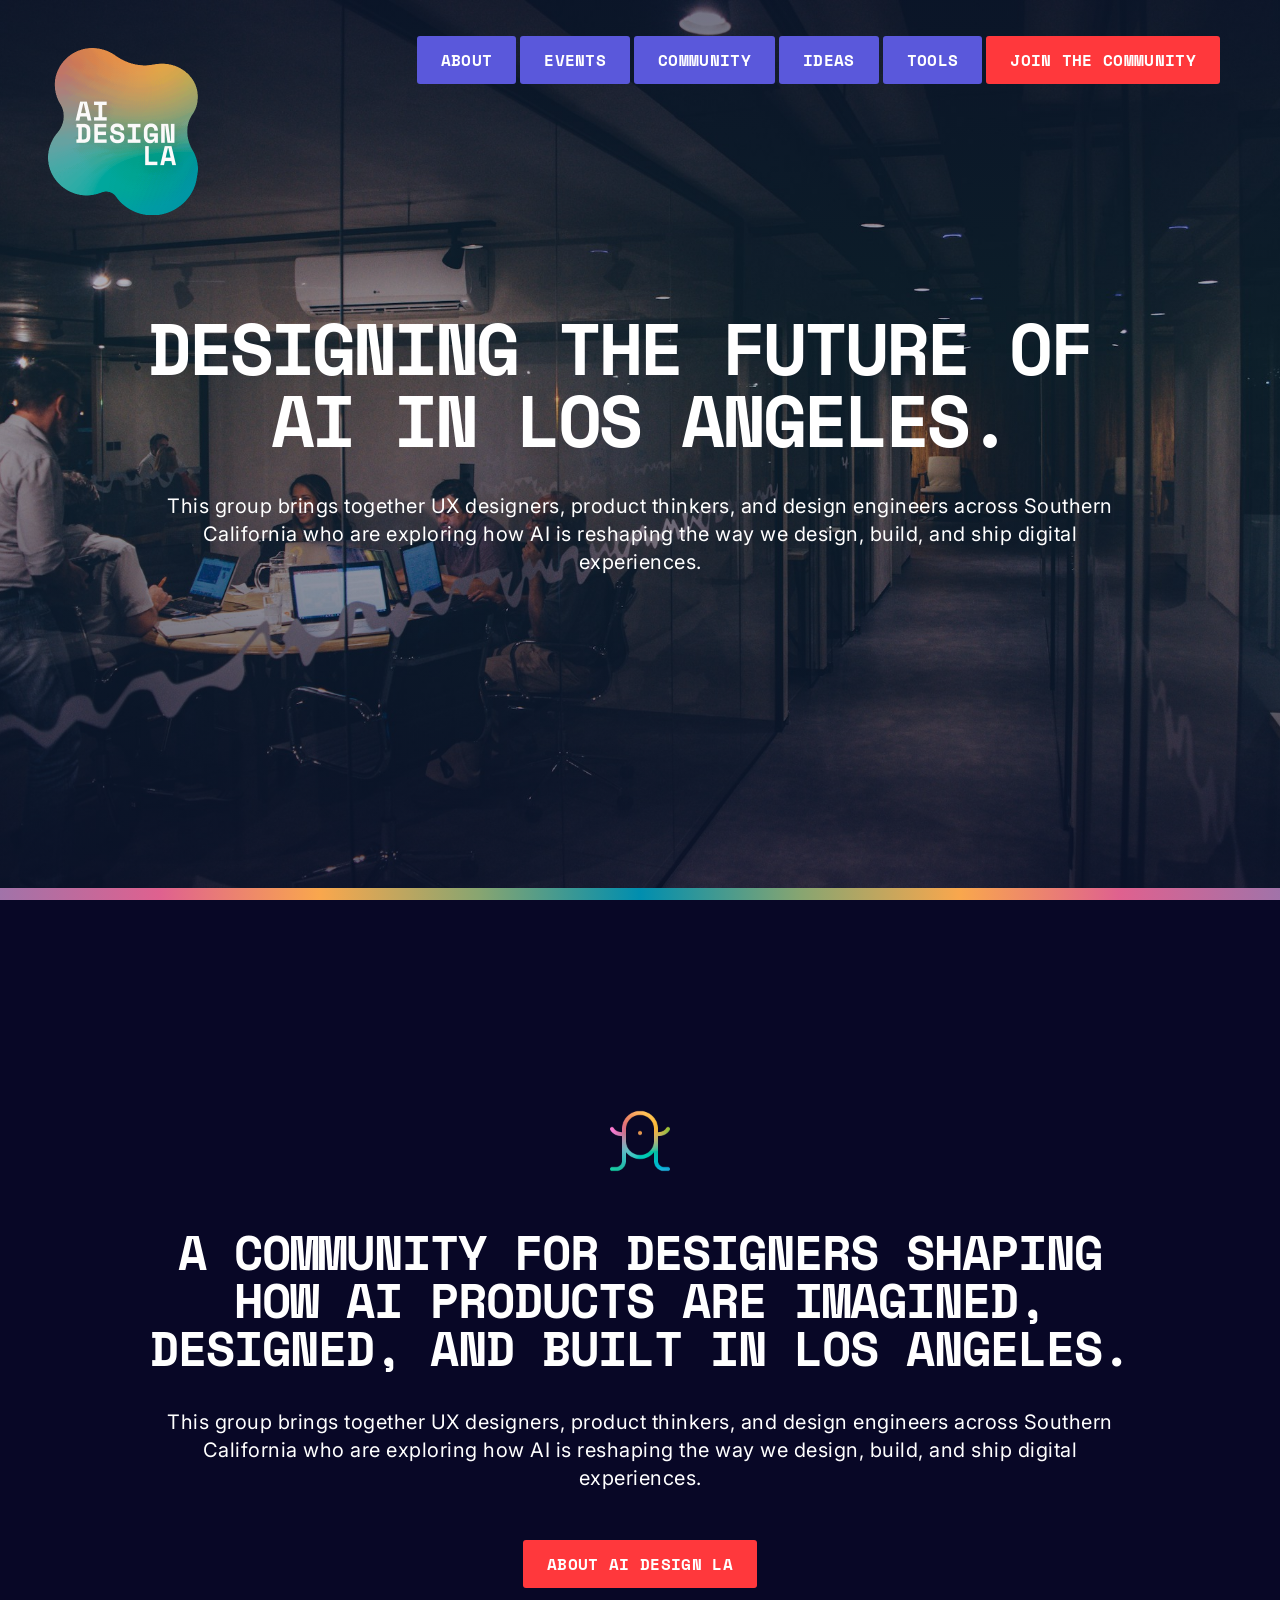
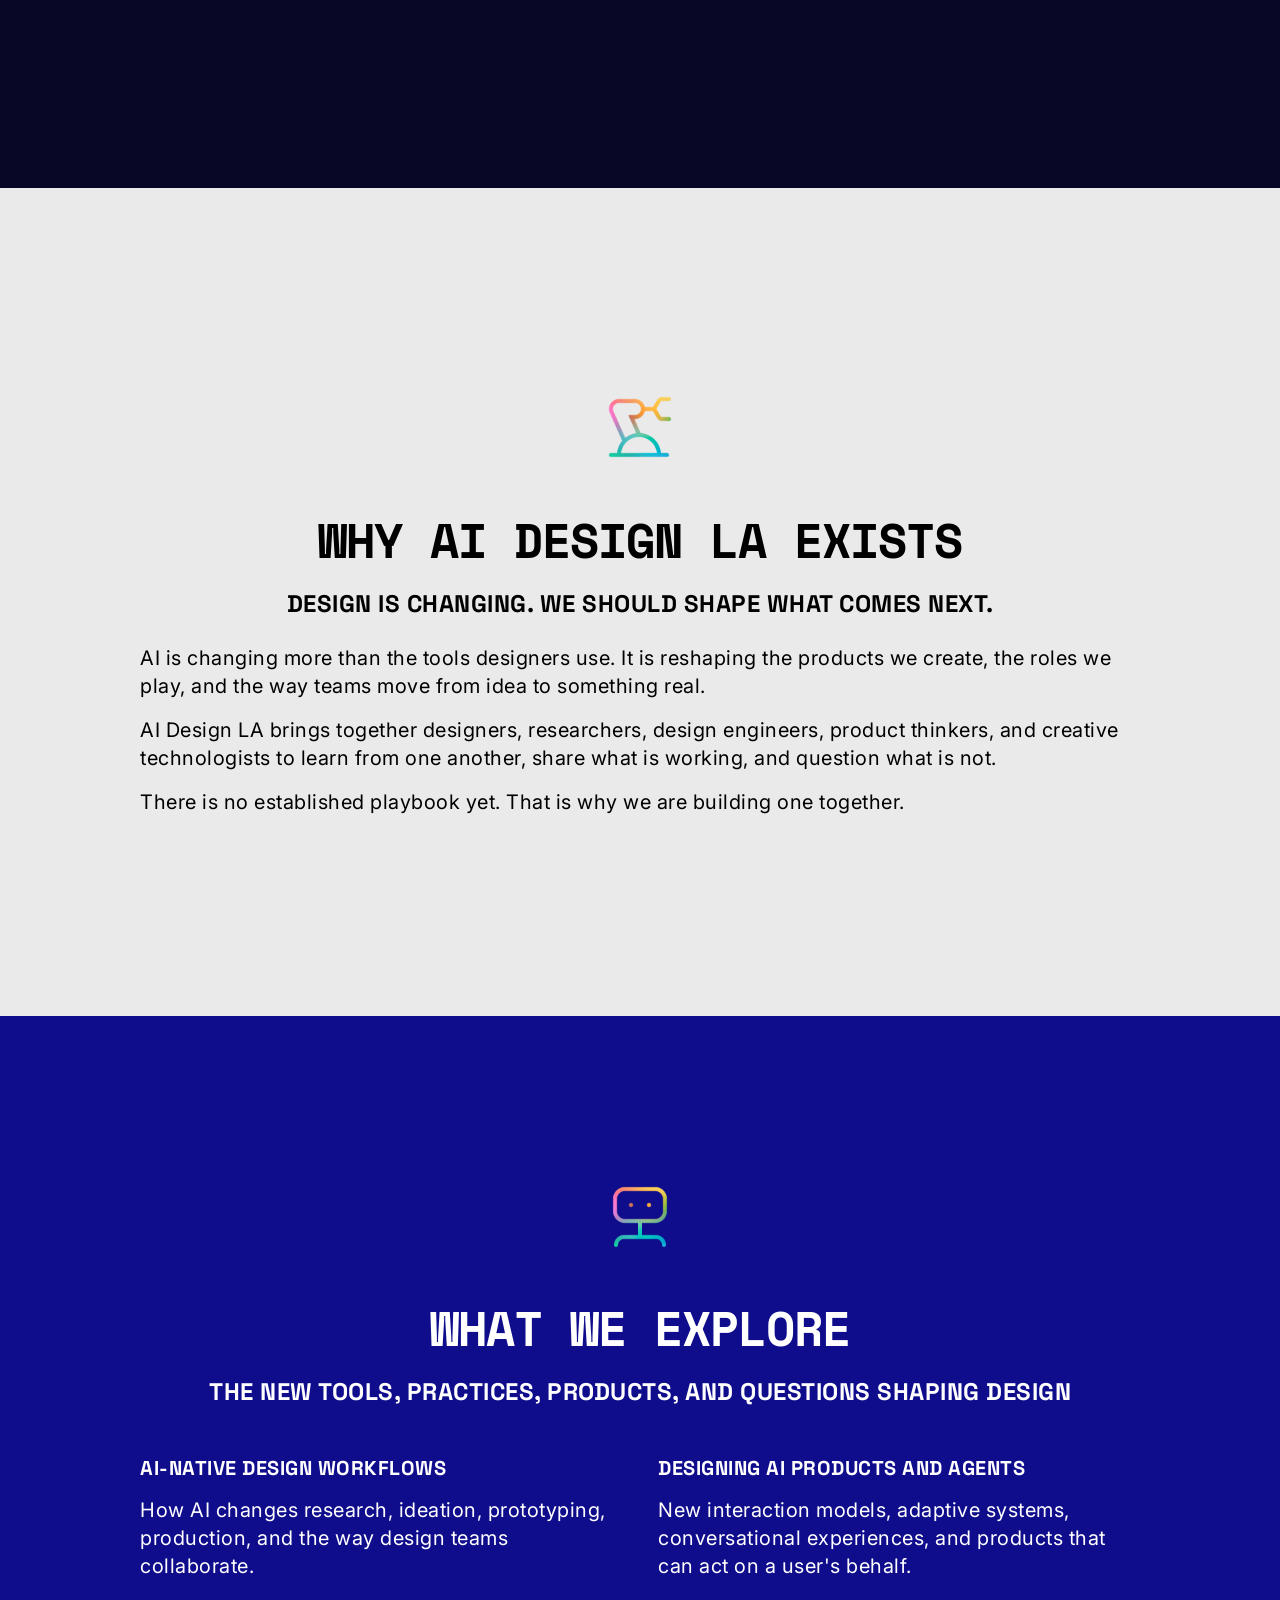
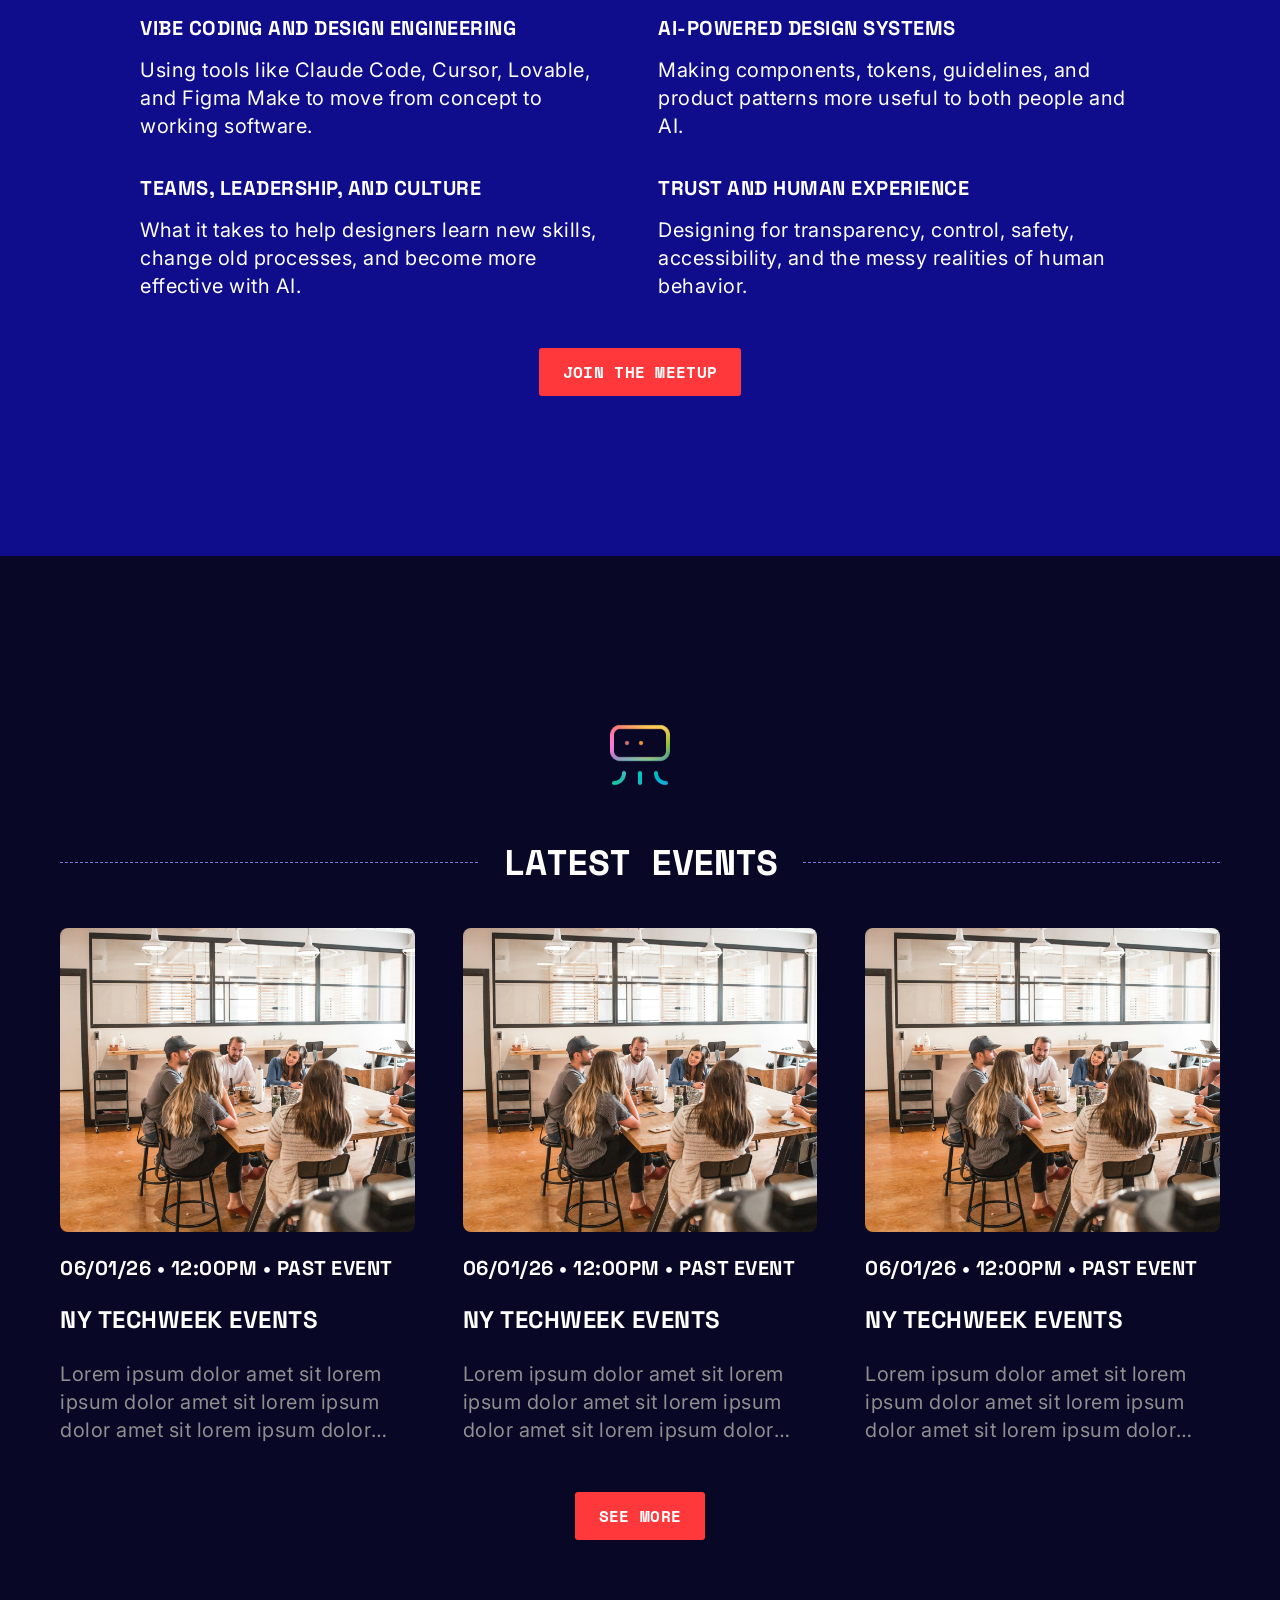
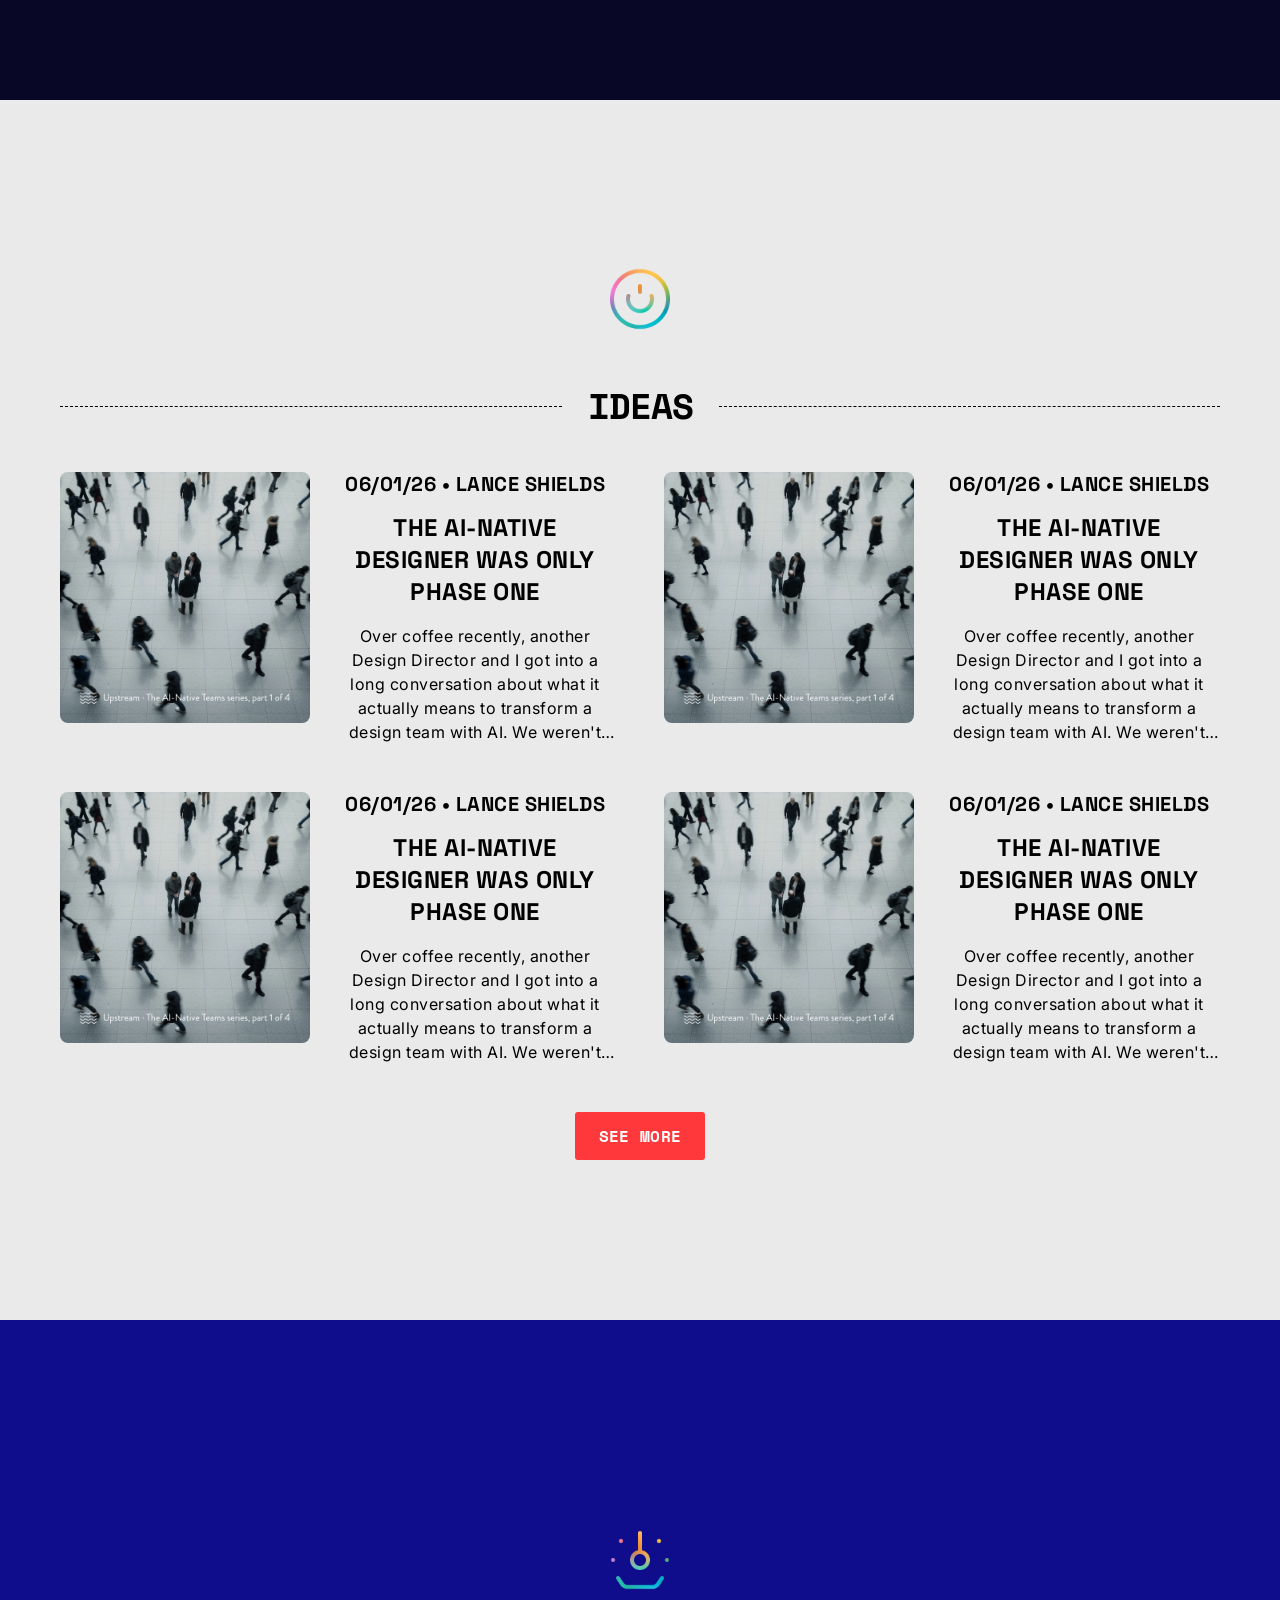
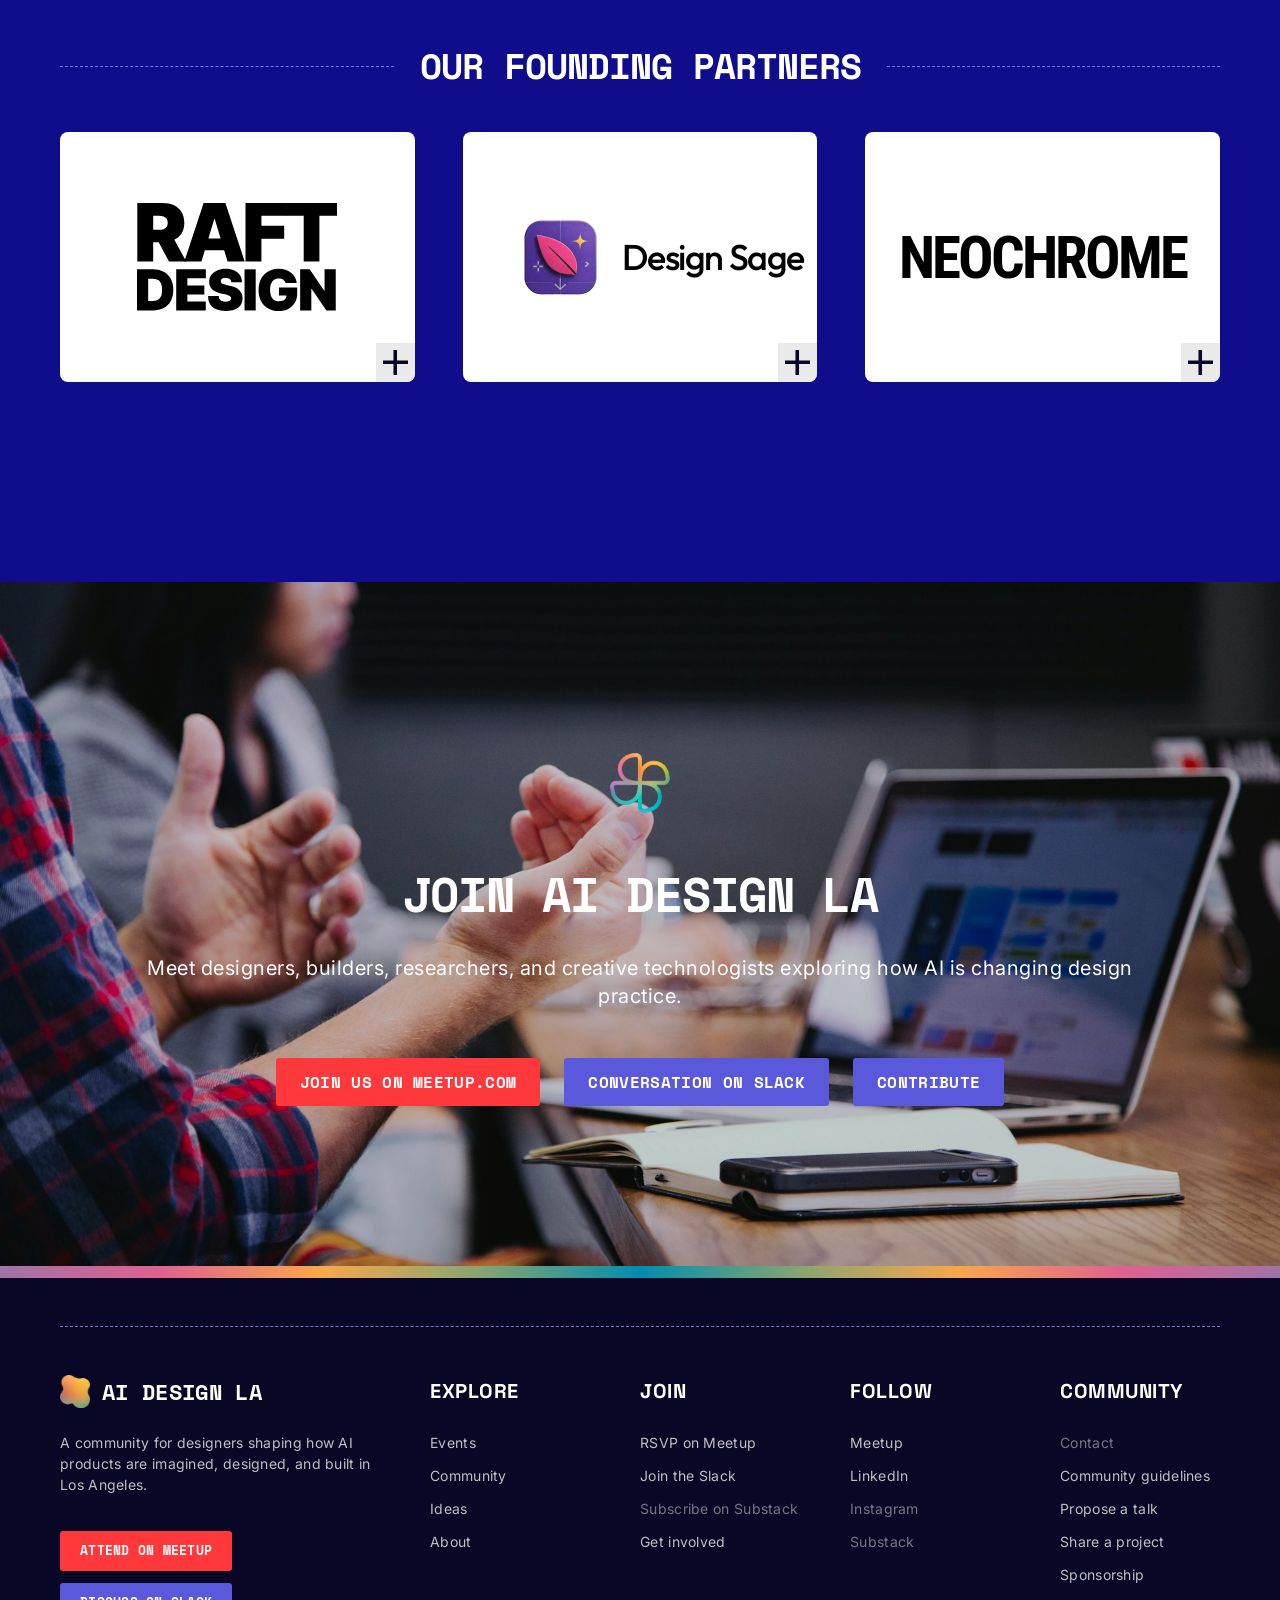
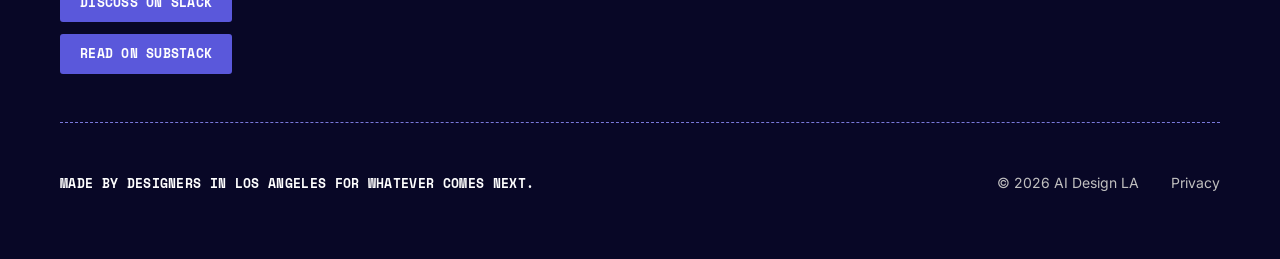
==== commit 8a0660cb: "Swap Who We Are and Founding Partners icons to final art Replaces the inline placeholder SVG icons w" ====
--- a/index.html
+++ b/index.html
@@ -335,11 +335,7 @@
     <!-- Partners -->
     <section class="section section--canvas-vivid section--partners section--spacious" id="partners">
       <span class="icon" aria-hidden="true">
-        <svg viewBox="0 0 58 57.9961" xmlns="http://www.w3.org/2000/svg">
-          <path
-            d="M5.90723 45.3398C6.34856 45.0393 6.88784 44.9375 7.40723 45.0391C7.92657 45.1407 8.37605 45.4493 8.67676 45.8906L12.5674 51.7188C13.5166 53.1483 15.1065 54 16.8174 54H41.208C42.9189 54 44.5088 53.1484 45.458 51.7188L49.3486 45.8906C49.6494 45.4493 50.0987 45.1406 50.6182 45.0391C51.1376 44.9415 51.6768 45.0391 52.1182 45.3398C52.5595 45.6289 52.8603 46.0899 52.9697 46.6094C53.0674 47.1288 52.9696 47.668 52.6689 48.1094L48.7783 53.9375C47.0908 56.4766 44.251 57.9961 41.2002 57.9961H16.8096C13.7627 57.9961 10.9229 56.4765 9.23145 53.9375L5.34082 48.1094C5.04004 47.668 4.93848 47.1289 5.04004 46.6094C5.14164 46.09 5.45025 45.6406 5.8916 45.3398H5.90723ZM29 0C30.1015 0 30.9998 0.898537 31 2V19.2305C34.1914 19.8789 36.9101 22.0313 38.2109 25.1094C38.7382 26.3397 39 27.6485 39 29C38.9999 34.5116 34.5116 39 29 39C23.4884 39 19.0001 34.5116 19 29C19 24.168 22.4414 20.1289 27 19.1992V2C27 0.89844 27.8984 0 29 0ZM29 23C25.6914 23 23.0001 25.6914 23 29C23 32.3086 25.6914 35 29 35C32.3086 35 35 32.3086 35 29C35 28.1914 34.8398 27.4101 34.5312 26.6719C33.5898 24.4414 31.4218 23 29 23ZM0 29C2.33532e-05 26.332 3.99998 26.332 4 29C4 31.668 0 31.668 0 29ZM54 29C54 26.332 58 26.332 58 29C58 31.668 54 31.668 54 29ZM8 10C8.00002 7.33203 12 7.33203 12 10C12 12.668 8 12.668 8 10ZM46 10C46 7.33203 50 7.33203 50 10C50 12.668 46 12.668 46 10Z"
-          />
-        </svg>
+        <img src="images/icon-7.png" alt="" width="80" height="80" />
       </span>
 
       <h2 class="type-heading-2 rule-heading">Our founding partners</h2>
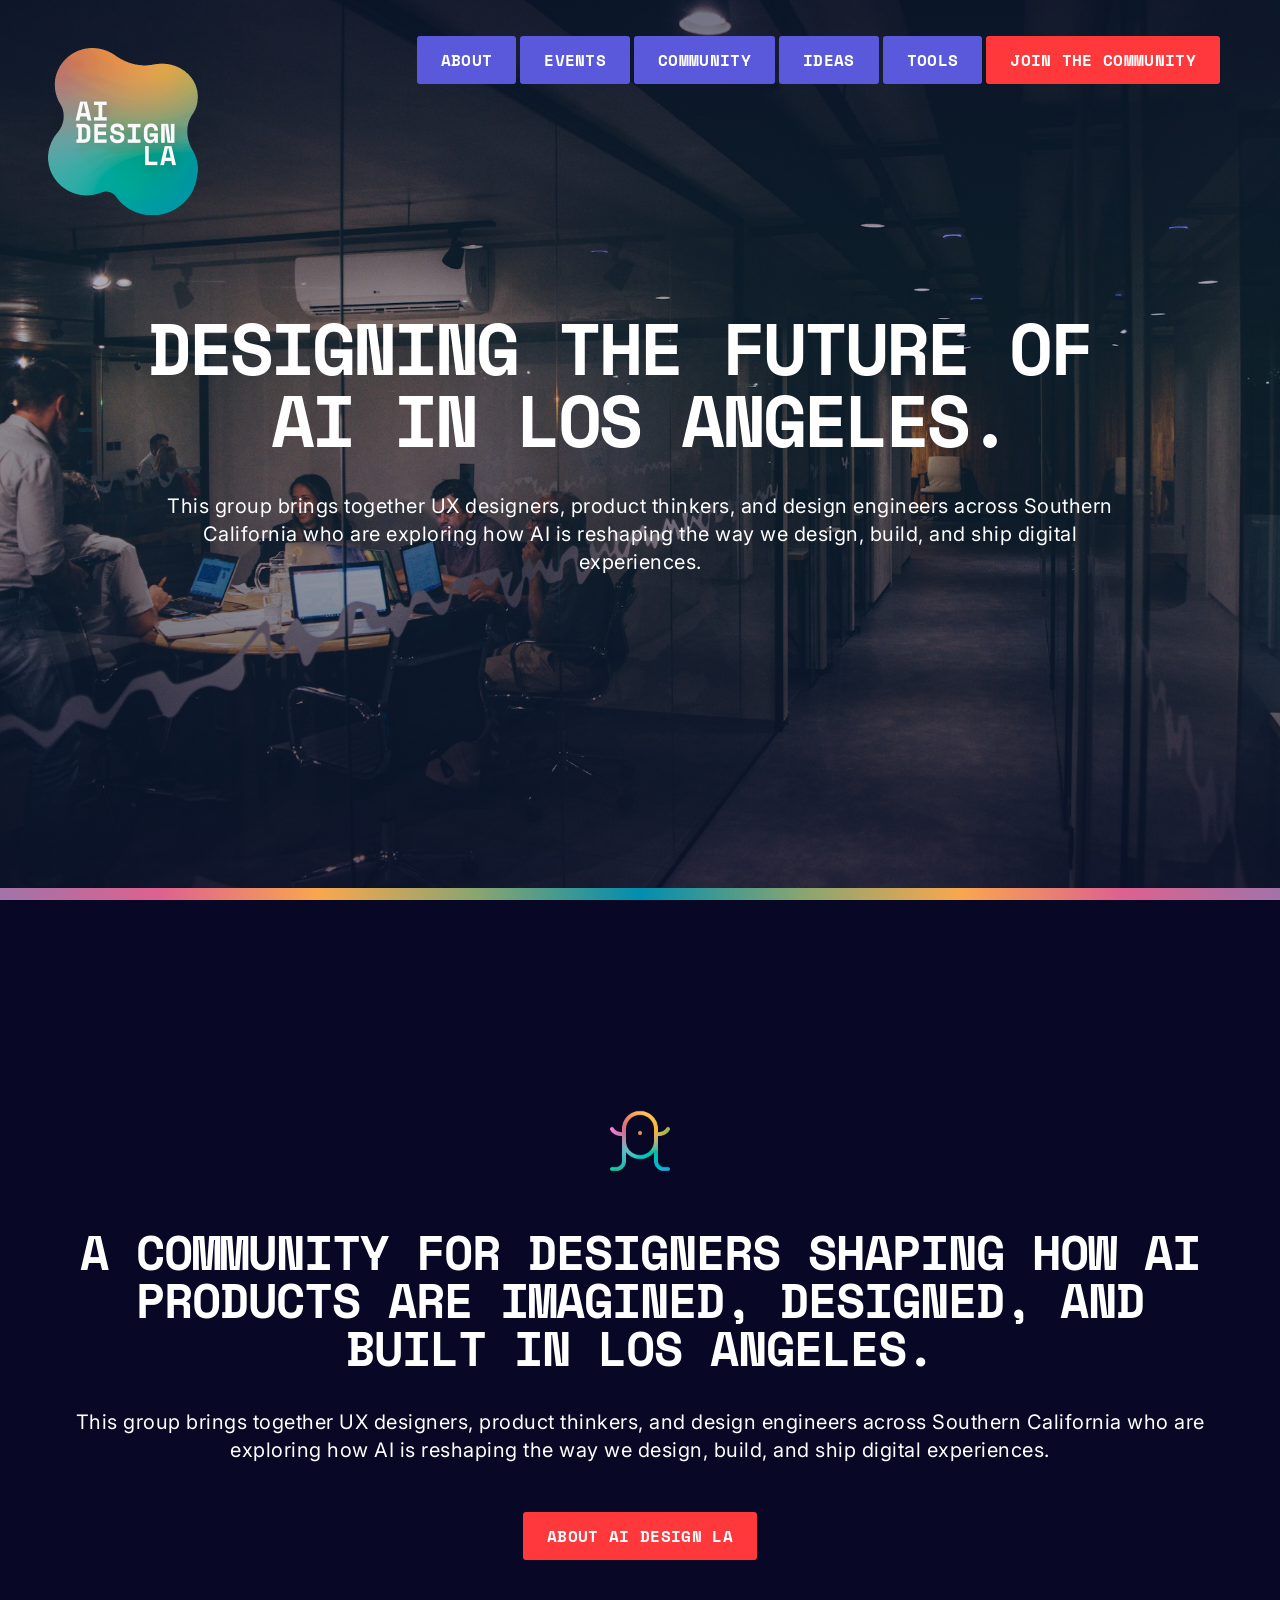
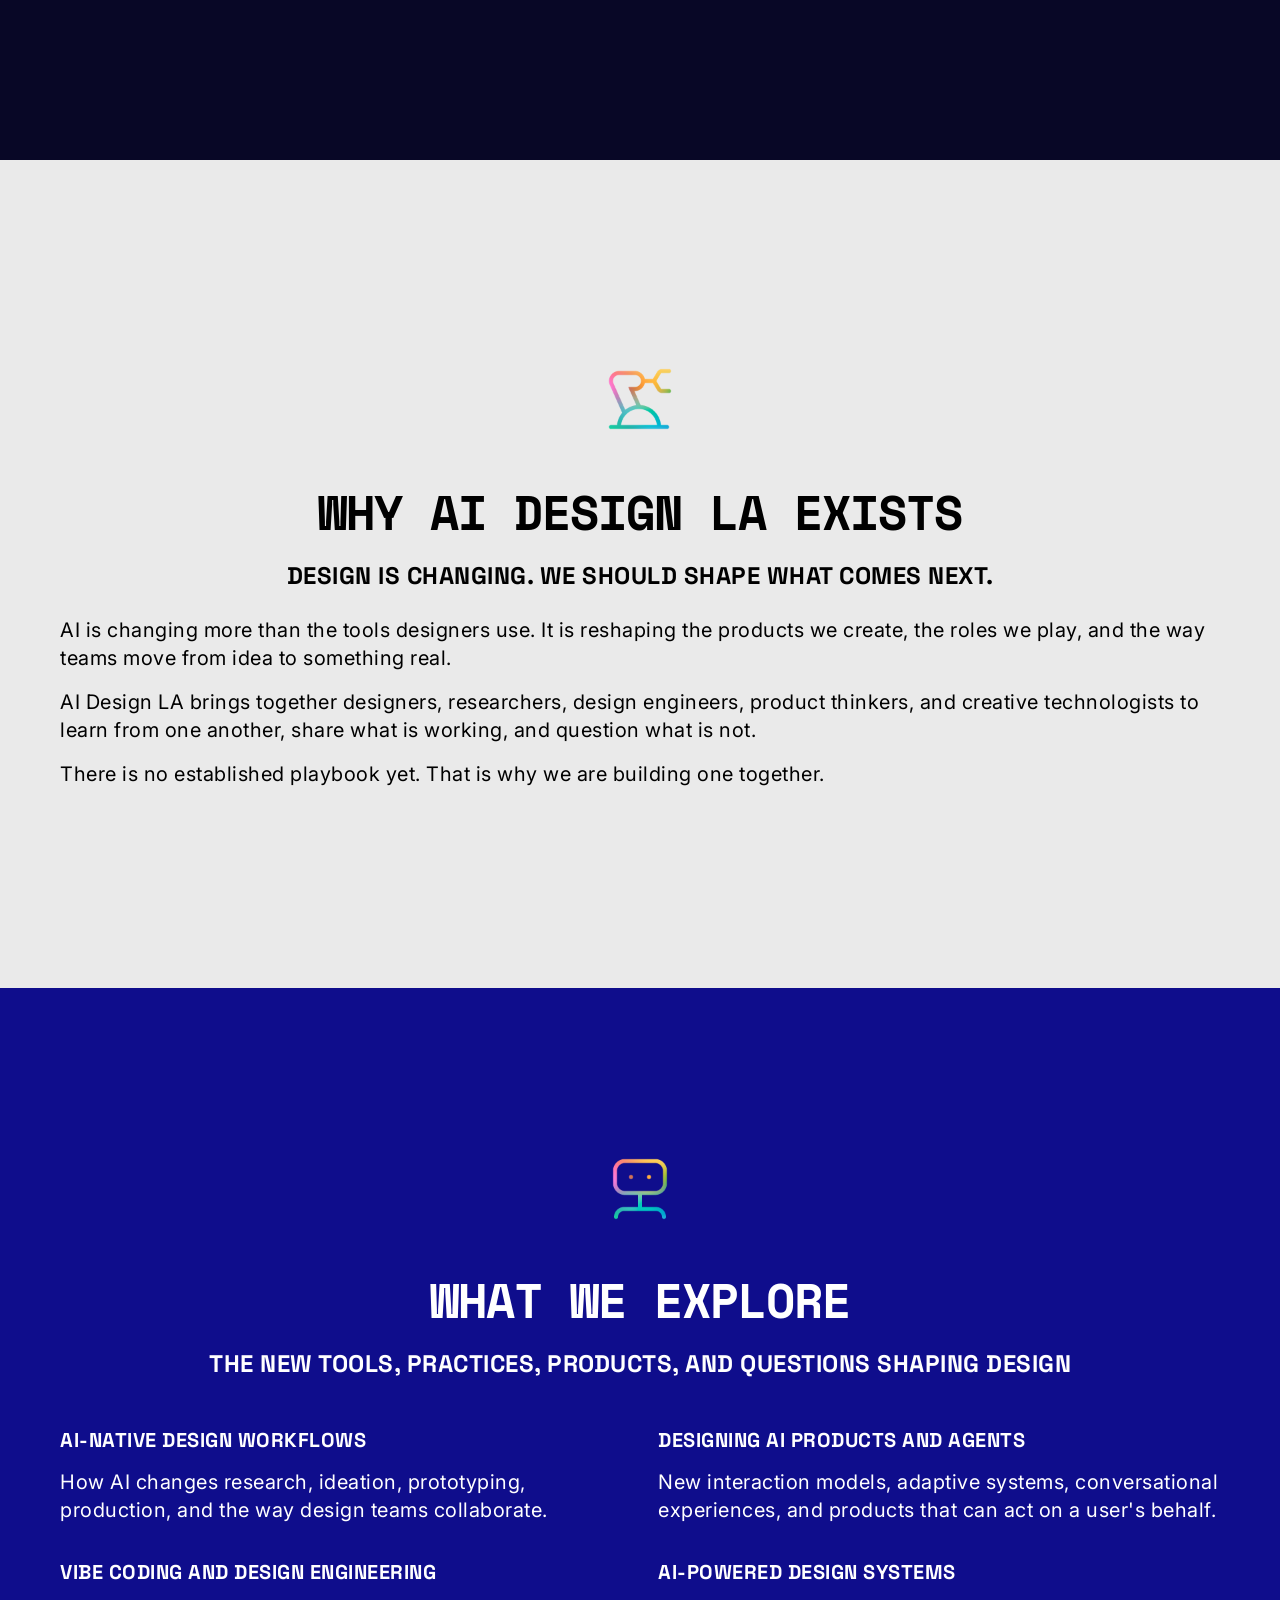
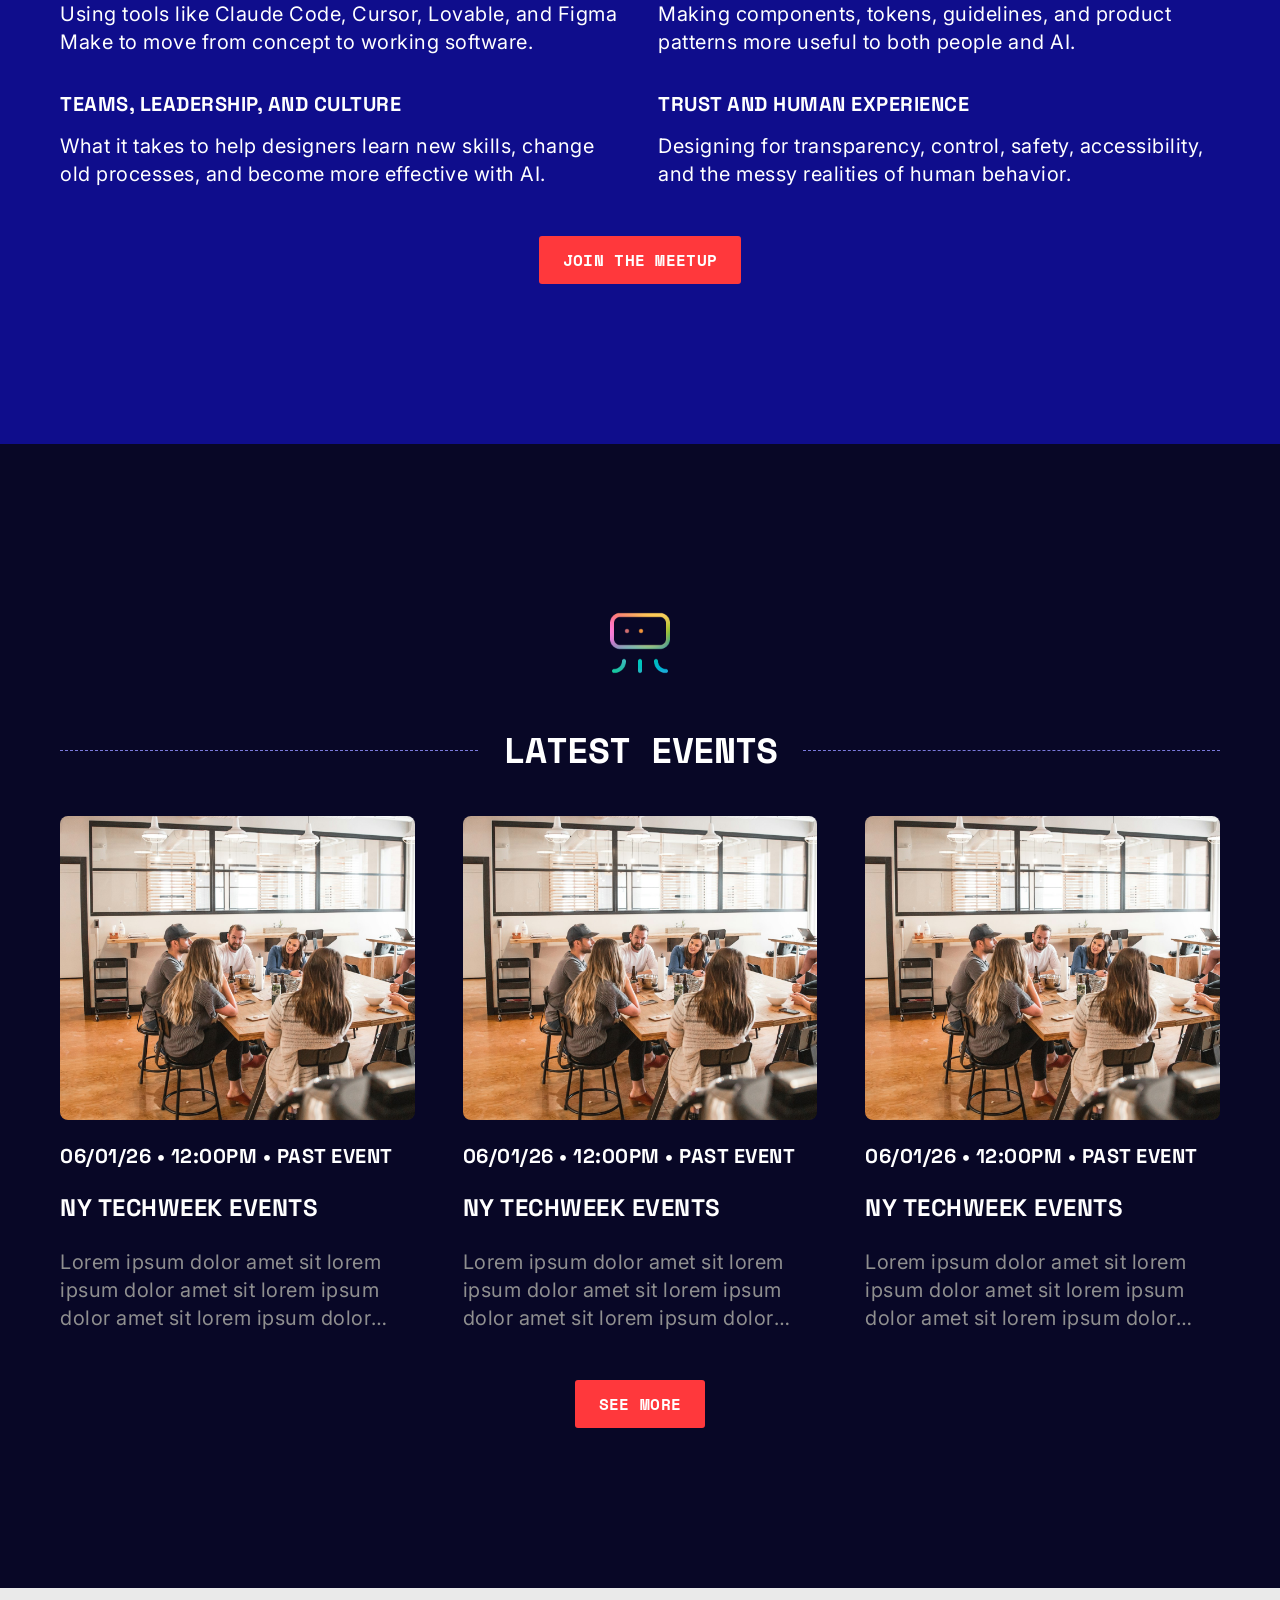
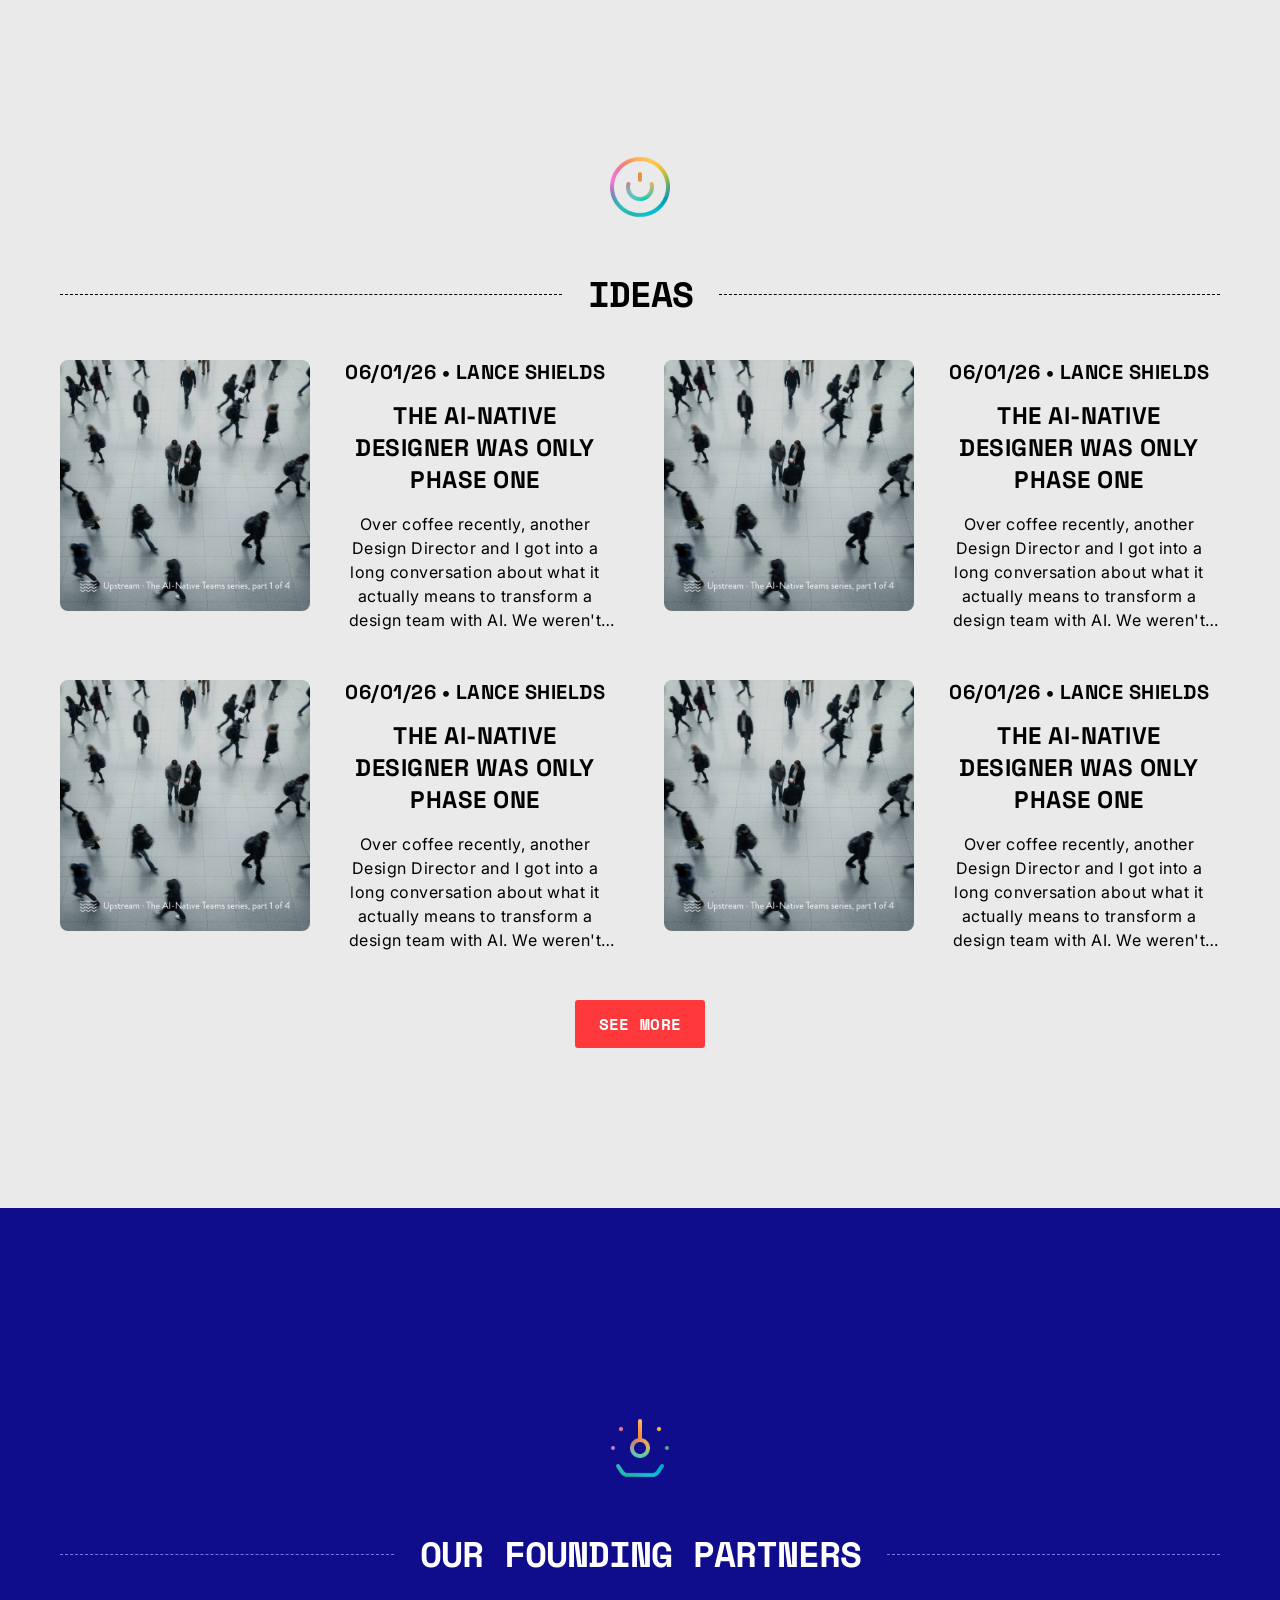
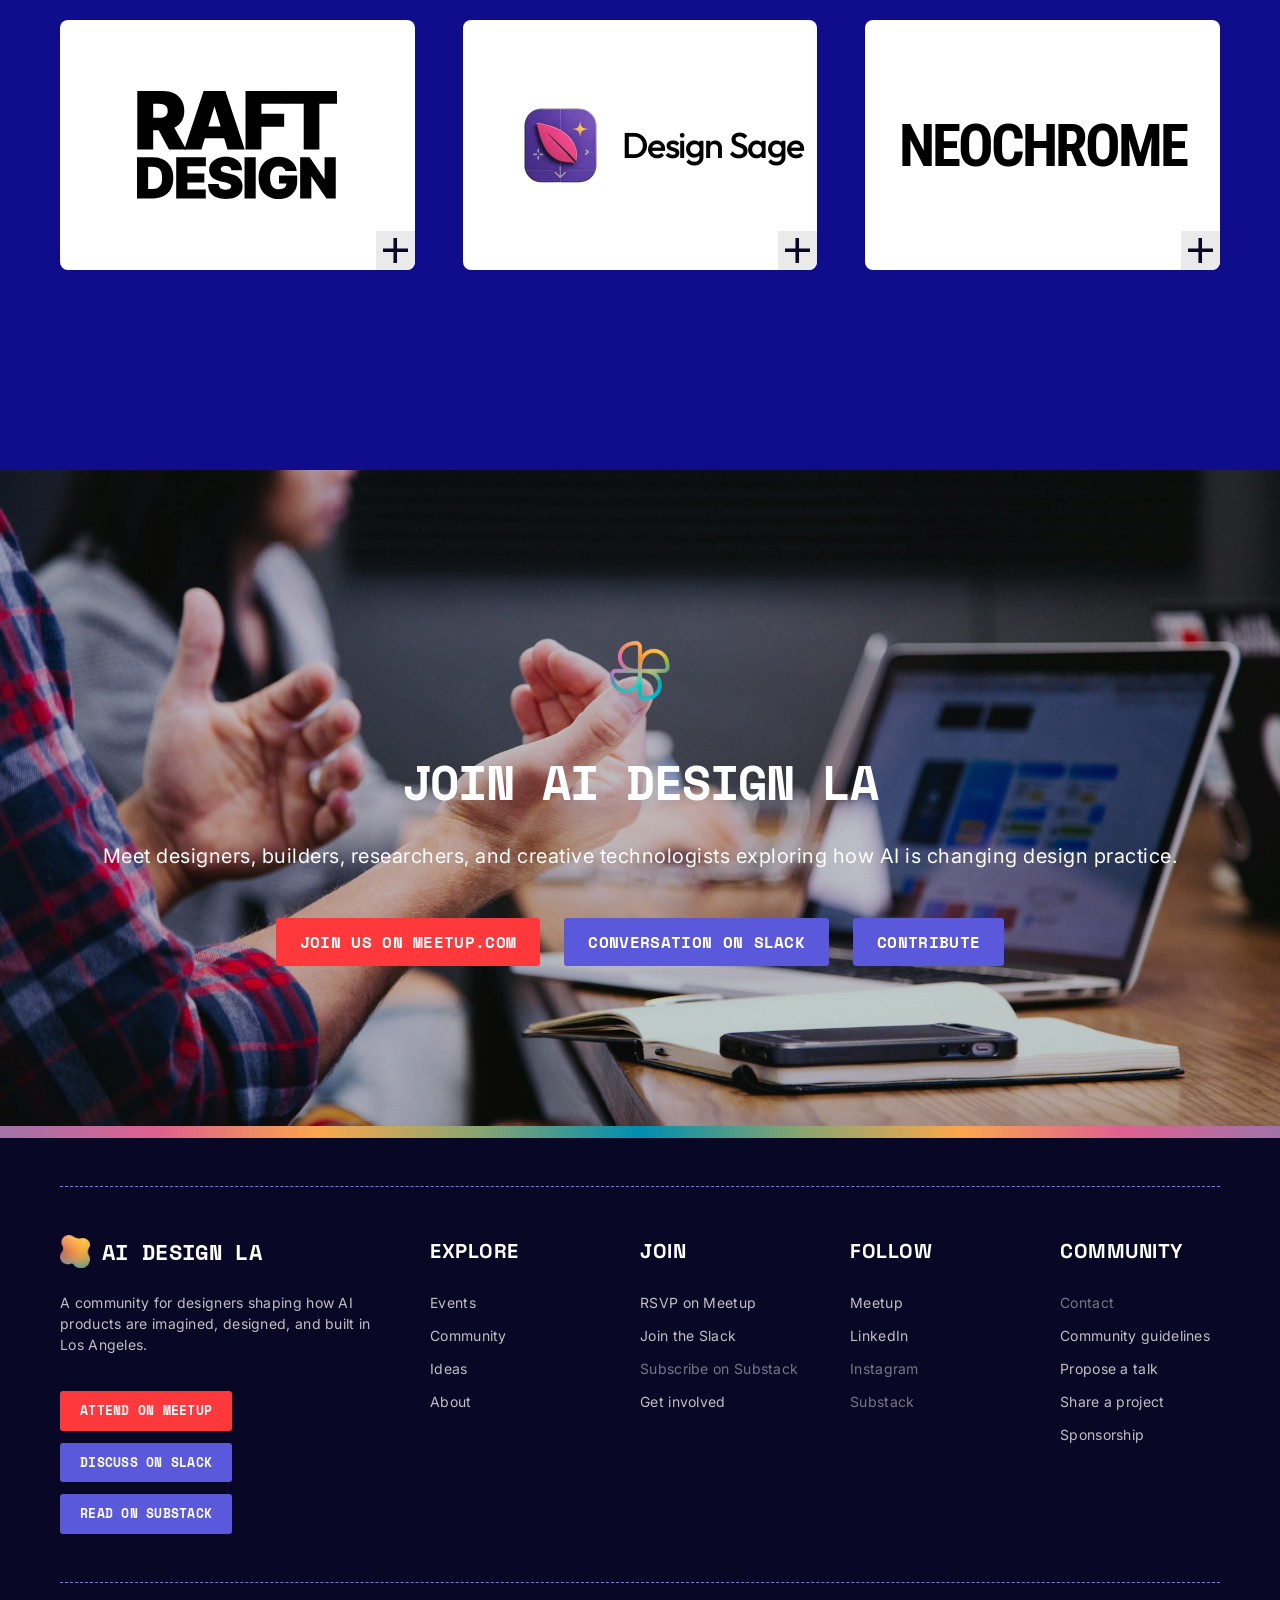
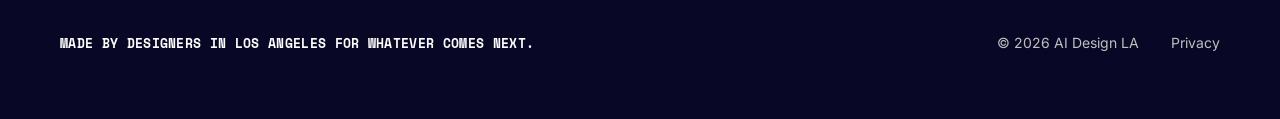
==== commit 6918fc2e: "Add Community page; standardize panel widths; animate every hero Implements the Figma "Community" pa" ====
--- a/index.html
+++ b/index.html
@@ -36,8 +36,8 @@
 
     <nav class="site-nav" data-site-nav aria-label="Primary">
       <a class="site-nav__link" href="about.html">About</a>
-      <a class="site-nav__link" href="#events">Events</a>
-      <a class="site-nav__link" href="#join">Community</a>
+      <a class="site-nav__link" href="events.html">Events</a>
+      <a class="site-nav__link" href="community.html">Community</a>
       <a class="site-nav__link" href="#ideas">Ideas</a>
       <a class="site-nav__link" href="tools.html">Tools</a>
       <a class="site-nav__link site-nav__link--accent" href="#join">Join the community</a>
@@ -69,8 +69,8 @@
 
     <nav class="mobile-menu__list" aria-label="Mobile">
       <a class="mobile-menu__link type-heading-4" href="about.html">About</a>
-      <a class="mobile-menu__link type-heading-4" href="#events">Events</a>
-      <a class="mobile-menu__link type-heading-4" href="#join">Community</a>
+      <a class="mobile-menu__link type-heading-4" href="events.html">Events</a>
+      <a class="mobile-menu__link type-heading-4" href="community.html">Community</a>
       <a class="mobile-menu__link type-heading-4" href="#ideas">Ideas</a>
       <a class="mobile-menu__link type-heading-4" href="tools.html">Tools</a>
       <a class="mobile-menu__link type-heading-4" href="#join">Join us</a>
@@ -90,8 +90,8 @@
 
       <nav class="hero__nav" aria-label="Primary">
         <a class="site-nav__link" href="about.html">About</a>
-        <a class="site-nav__link" href="#events">Events</a>
-        <a class="site-nav__link" href="#join">Community</a>
+        <a class="site-nav__link" href="events.html">Events</a>
+        <a class="site-nav__link" href="community.html">Community</a>
         <a class="site-nav__link" href="#ideas">Ideas</a>
         <a class="site-nav__link" href="tools.html">Tools</a>
         <a class="site-nav__link site-nav__link--accent" href="#join">Join The community</a>
@@ -255,7 +255,7 @@
         </article>
       </div>
 
-      <a class="btn btn--accent" href="#events">See More</a>
+      <a class="btn btn--accent" href="events.html">See More</a>
     </section>
 
     <!-- Ideas -->
@@ -466,8 +466,8 @@
       <div class="site-footer__col">
         <p class="site-footer__col-title">Explore</p>
         <nav class="site-footer__col-links" aria-label="Explore">
-          <a href="#events">Events</a>
-          <a href="#join">Community</a>
+          <a href="events.html">Events</a>
+          <a href="community.html">Community</a>
           <a href="#ideas">Ideas</a>
           <a href="about.html">About</a>
         </nav>
--- a/css/components.css
+++ b/css/components.css
@@ -381,6 +381,90 @@
   }
 }
 
+/* ---------- Hero entrance: mosaic reveal ---------- */
+/* Shared across every page's hero. Populated by js/main.js; tiles start
+   opaque (matching --bg-canvas) and fade/scale away in randomized order
+   to reveal the hero image beneath. */
+
+.hero__mosaic {
+  position: absolute;
+  inset: 0;
+  pointer-events: none;
+}
+
+.hero__mosaic-tile {
+  position: absolute;
+  background-color: var(--bg-canvas);
+  opacity: 1;
+  transform: scale(1);
+  transition: opacity var(--duration-medium) var(--ease-standard),
+    transform var(--duration-medium) var(--ease-standard);
+  will-change: opacity, transform;
+}
+
+.hero__mosaic-tile.is-revealed {
+  opacity: 0;
+  transform: scale(1.12);
+}
+
+/* ---------- Hero entrance: headline type effect ---------- */
+
+.hero__title-char {
+  display: inline-block;
+  opacity: 0;
+  transform: translateY(0.35em);
+  animation: hero-char-in var(--duration-medium) var(--ease-standard) forwards;
+}
+
+@keyframes hero-char-in {
+  to {
+    opacity: 1;
+    transform: translateY(0);
+  }
+}
+
+.hero__caret {
+  display: inline-block;
+  width: 3px;
+  height: 0.85em;
+  margin-left: 4px;
+  background: currentColor;
+  vertical-align: -0.1em;
+  opacity: 0;
+  animation: hero-caret-blink 900ms steps(1, jump-none) infinite;
+}
+
+.hero__caret.is-done {
+  display: none;
+}
+
+@keyframes hero-caret-blink {
+  0%,
+  49% {
+    opacity: 1;
+  }
+  50%,
+  100% {
+    opacity: 0;
+  }
+}
+
+@media (prefers-reduced-motion: reduce) {
+  .hero__title-char {
+    animation: none;
+    opacity: 1;
+    transform: none;
+  }
+
+  .hero__caret {
+    display: none;
+  }
+
+  .hero__mosaic-tile {
+    transition: none;
+  }
+}
+
 /* ---------- Section shell ---------- */
 
 .section {
@@ -421,7 +505,7 @@
   flex-direction: column;
   align-items: center;
   gap: var(--space-lg);
-  max-width: 1000px;
+  max-width: 1200px;
 }
 
 .section__intro--tight {
@@ -439,7 +523,7 @@
   display: flex;
   flex-direction: column;
   gap: var(--space-sm);
-  max-width: 1000px;
+  max-width: 1200px;
   text-align: left;
 }
 
@@ -458,7 +542,7 @@
   grid-template-columns: repeat(3, minmax(0, 1fr));
   gap: var(--space-xl);
   width: 100%;
-  max-width: 1608px;
+  max-width: 1200px;
 }
 
 @media (max-width: 900px) {
@@ -1087,6 +1171,412 @@
   }
 }
 
+/* ---------- Stat (number + label pair) ---------- */
+
+.stat {
+  display: flex;
+  flex: 1 1 0;
+  flex-direction: column;
+  align-items: center;
+  gap: var(--space-xs);
+  min-width: 160px;
+  padding-inline: var(--space-lg);
+}
+
+.stat + .stat {
+  border-left: 1px dashed var(--border-rule);
+}
+
+.stat__number {
+  font-family: var(--font-mono);
+  font-weight: 700;
+  font-size: var(--size-display);
+  line-height: var(--line-height-display);
+  letter-spacing: var(--tracking-display);
+  text-transform: uppercase;
+  color: var(--text-reversed);
+}
+
+.stat__label {
+  font-family: var(--font-heading);
+  font-weight: 700;
+  font-size: var(--size-heading-4);
+  line-height: var(--line-height-body-medium);
+  letter-spacing: var(--tracking-body);
+  text-transform: uppercase;
+  color: var(--text-reversed);
+  text-align: center;
+}
+
+@media (max-width: 900px) {
+  .stat {
+    min-width: 45%;
+    border-left: none !important;
+    padding-inline: var(--space-sm);
+  }
+
+  .stat__number {
+    font-size: var(--size-heading-1);
+    line-height: var(--line-height-heading-1);
+  }
+}
+
+/* ---------- Card: member ---------- */
+
+.member-card {
+  display: flex;
+  flex-direction: column;
+  gap: var(--space-md);
+  padding-top: var(--space-lg);
+  border-top: 1px dashed var(--border-rule);
+  text-align: left;
+}
+
+.member-card__header {
+  display: flex;
+  align-items: center;
+  gap: 20px;
+  width: 100%;
+}
+
+.member-card__avatar {
+  width: 64px;
+  height: 64px;
+  border-radius: 50%;
+  object-fit: cover;
+  flex-shrink: 0;
+}
+
+.member-card__identity {
+  display: flex;
+  flex-direction: column;
+  gap: 2px;
+}
+
+.member-card__name {
+  font-family: var(--font-heading);
+  font-weight: 700;
+  font-size: var(--size-heading-4);
+  line-height: var(--line-height-body-medium);
+  letter-spacing: var(--tracking-body);
+  text-transform: uppercase;
+  color: var(--text-primary);
+}
+
+.member-card__role {
+  font-family: var(--font-mono);
+  font-weight: 700;
+  font-size: var(--size-label-small);
+  letter-spacing: var(--tracking-label-small);
+  text-transform: uppercase;
+  color: var(--text-subtle);
+}
+
+.member-card__field {
+  display: flex;
+  flex-direction: column;
+  gap: var(--space-xxs);
+}
+
+.member-card__eyebrow {
+  font-family: var(--font-mono);
+  font-weight: 700;
+  font-size: var(--size-label-small);
+  letter-spacing: var(--tracking-label-small);
+  text-transform: uppercase;
+  color: var(--bg-accent);
+}
+
+.member-card__eyebrow--muted {
+  color: var(--text-brand-light);
+}
+
+.member-card__text {
+  font-family: var(--font-body);
+  font-size: var(--size-body-medium);
+  line-height: var(--line-height-body-medium);
+  letter-spacing: var(--tracking-body);
+}
+
+.member-card__text--primary {
+  color: var(--text-primary);
+}
+
+.member-card__text--subtle {
+  color: var(--text-subtle);
+}
+
+.member-card__link {
+  font-family: var(--font-mono);
+  font-weight: 700;
+  font-size: var(--size-label-small);
+  letter-spacing: var(--tracking-label-small);
+  text-transform: uppercase;
+  color: var(--text-brand-light);
+}
+
+/* ---------- Card: project ---------- */
+
+.project-card {
+  display: flex;
+  flex-direction: column;
+  height: 100%;
+  border-radius: var(--radius-md);
+  overflow: hidden;
+  text-align: left;
+}
+
+.project-card__image {
+  width: 100%;
+  height: 220px;
+  object-fit: cover;
+  flex-shrink: 0;
+}
+
+.project-card__badge {
+  position: absolute;
+  top: var(--space-sm);
+  left: var(--space-sm);
+  padding: var(--space-xxxs) var(--space-xs);
+  border-radius: var(--radius-sm);
+  background: var(--bg-brand);
+  font-family: var(--font-mono);
+  font-weight: 700;
+  font-size: 12px;
+  letter-spacing: var(--tracking-label);
+  text-transform: uppercase;
+  color: var(--text-primary);
+}
+
+.project-card__media {
+  position: relative;
+}
+
+.project-card__body {
+  display: flex;
+  flex: 1 0 0;
+  flex-direction: column;
+  gap: var(--space-sm);
+  padding: var(--space-md);
+  background: var(--bg-white);
+  color: var(--text-reversed);
+}
+
+.project-card__title {
+  font-family: var(--font-heading);
+  font-weight: 700;
+  /* One-off size from Figma, between heading-3 (24px) and heading-4 (20px). */
+  font-size: 22px;
+  line-height: var(--line-height-body-large);
+  letter-spacing: var(--tracking-body);
+  text-transform: uppercase;
+}
+
+.project-card__author {
+  font-family: var(--font-mono);
+  font-weight: 700;
+  font-size: var(--size-label-small);
+  letter-spacing: var(--tracking-label);
+  text-transform: uppercase;
+  color: var(--text-brand);
+}
+
+.project-card__takeaway {
+  display: flex;
+  flex-direction: column;
+  gap: var(--space-xxs);
+  padding-top: var(--space-sm);
+  border-top: 1px dashed var(--border-rule);
+}
+
+.project-card__takeaway-label {
+  font-family: var(--font-mono);
+  font-weight: 700;
+  /* One-off size from Figma, smaller than label-small (13px). */
+  font-size: 11px;
+  letter-spacing: var(--tracking-label);
+  text-transform: uppercase;
+  color: var(--bg-accent);
+}
+
+.project-card__takeaway-text {
+  font-family: var(--font-body);
+  font-size: var(--size-body-medium);
+  line-height: var(--line-height-body-medium);
+  letter-spacing: var(--tracking-body);
+}
+
+/* ---------- Card: quote ---------- */
+
+.quote-card {
+  display: flex;
+  flex-direction: column;
+  gap: 28px;
+  padding-top: var(--space-lg);
+  border-top: 1px dashed var(--border-rule);
+  text-align: left;
+}
+
+.quote-card__question {
+  font-family: var(--font-mono);
+  font-weight: 700;
+  font-size: var(--size-label-small);
+  letter-spacing: var(--tracking-label);
+  text-transform: uppercase;
+  color: var(--bg-accent);
+}
+
+.quote-card__quote {
+  font-family: var(--font-body);
+  font-style: italic;
+  font-size: var(--size-body-large);
+  line-height: var(--line-height-body-large);
+  letter-spacing: var(--tracking-body);
+  color: var(--text-primary);
+}
+
+.quote-card__author {
+  display: flex;
+  align-items: center;
+  gap: var(--space-sm);
+}
+
+.quote-card__avatar {
+  width: 48px;
+  height: 48px;
+  border-radius: 50%;
+  object-fit: cover;
+  flex-shrink: 0;
+}
+
+.quote-card__identity {
+  display: flex;
+  flex-direction: column;
+  gap: 2px;
+}
+
+.quote-card__name {
+  font-family: var(--font-heading);
+  font-weight: 700;
+  font-size: var(--size-body-medium);
+  line-height: 20px;
+  letter-spacing: var(--tracking-body);
+  text-transform: uppercase;
+  color: var(--text-primary);
+}
+
+.quote-card__role {
+  font-family: var(--font-body);
+  font-size: var(--size-body-small);
+  line-height: var(--line-height-body-small);
+  letter-spacing: var(--tracking-body-small);
+  color: var(--text-subtle);
+}
+
+/* ---------- Card: participation ---------- */
+
+.participation-card {
+  display: flex;
+  flex-direction: column;
+  align-items: flex-start;
+  gap: var(--space-md);
+  padding-top: var(--space-lg);
+  border-top: 1px dashed var(--border-rule);
+  text-align: left;
+}
+
+.participation-card__label {
+  font-family: var(--font-mono);
+  font-weight: 700;
+  font-size: var(--size-heading-2);
+  line-height: var(--line-height-heading-2);
+  letter-spacing: var(--tracking-heading);
+  text-transform: uppercase;
+  color: var(--text-reversed);
+}
+
+.participation-card__title {
+  font-family: var(--font-heading);
+  font-weight: 700;
+  font-size: var(--size-heading-4);
+  line-height: var(--line-height-body-medium);
+  letter-spacing: var(--tracking-body);
+  text-transform: uppercase;
+  color: var(--text-reversed);
+}
+
+.participation-card__body {
+  font-family: var(--font-body);
+  font-size: var(--size-body-large);
+  line-height: var(--line-height-body-large);
+  letter-spacing: var(--tracking-body);
+  color: var(--text-reversed);
+}
+
+/* ---------- Row: principle ---------- */
+
+.principle-row {
+  display: flex;
+  gap: var(--space-lg);
+  align-items: flex-start;
+  width: 100%;
+  padding-block: 32px;
+  border-top: 1px dashed var(--border-rule);
+  text-align: left;
+}
+
+.principle-row__index {
+  flex-shrink: 0;
+  width: 32px;
+  font-family: var(--font-heading);
+  font-weight: 700;
+  font-size: var(--size-heading-4);
+  line-height: var(--line-height-body-medium);
+  letter-spacing: var(--tracking-body);
+  text-transform: uppercase;
+  color: var(--bg-accent);
+}
+
+.principle-row__body {
+  display: flex;
+  flex: 1 0 0;
+  flex-direction: column;
+  gap: var(--space-xs);
+  min-width: 0;
+}
+
+.principle-row__title {
+  font-family: var(--font-heading);
+  font-weight: 700;
+  font-size: var(--size-heading-3);
+  line-height: var(--line-height-heading-3);
+  letter-spacing: var(--tracking-body);
+  text-transform: uppercase;
+  color: var(--text-primary);
+}
+
+.principle-row__text {
+  font-family: var(--font-body);
+  font-size: var(--size-body-large);
+  line-height: var(--line-height-body-large);
+  letter-spacing: var(--tracking-body);
+  color: var(--text-subtle);
+}
+
+@media (max-width: 900px) {
+  .member-grid,
+  .project-grid,
+  .quote-grid,
+  .participation-grid {
+    grid-template-columns: 1fr !important;
+  }
+
+  .principle-row {
+    flex-direction: column;
+    gap: var(--space-sm);
+  }
+}
+
 /* ---------- Footer ---------- */
 
 .site-footer {
--- a/css/home.css
+++ b/css/home.css
@@ -1,93 +1,11 @@
 /*
   AI Design LA — Home page layout
-  Homepage-only styling: the headline type effect + mosaic hero entrance
-  (and the script that drives them), plus the Explore/Events/Ideas grids
-  that only appear on this page. Shared layout (hero, section shell,
-  gradient band, partner grid, join) lives in components.css.
+  Homepage-only styling: mobile type-size tweaks for this page's specific
+  (longest) headline/body copy, plus the Explore/Events/Ideas grids that
+  only appear on this page. The hero entrance animation itself (mosaic +
+  headline type effect) is shared across every page and lives in
+  components.css; the section shell/hero/gradient band/join also live there.
 */
-
-/* ---------- Hero entrance: mosaic reveal ---------- */
-/* Populated by js/main.js; tiles start opaque (matching --bg-canvas) and
-   fade/scale away in randomized order to reveal the hero image beneath. */
-
-.hero__mosaic {
-  position: absolute;
-  inset: 0;
-  pointer-events: none;
-}
-
-.hero__mosaic-tile {
-  position: absolute;
-  background-color: var(--bg-canvas);
-  opacity: 1;
-  transform: scale(1);
-  transition: opacity var(--duration-medium) var(--ease-standard),
-    transform var(--duration-medium) var(--ease-standard);
-  will-change: opacity, transform;
-}
-
-.hero__mosaic-tile.is-revealed {
-  opacity: 0;
-  transform: scale(1.12);
-}
-
-/* ---------- Hero entrance: headline type effect ---------- */
-
-.hero__title-char {
-  display: inline-block;
-  opacity: 0;
-  transform: translateY(0.35em);
-  animation: hero-char-in var(--duration-medium) var(--ease-standard) forwards;
-}
-
-@keyframes hero-char-in {
-  to {
-    opacity: 1;
-    transform: translateY(0);
-  }
-}
-
-.hero__caret {
-  display: inline-block;
-  width: 3px;
-  height: 0.85em;
-  margin-left: 4px;
-  background: currentColor;
-  vertical-align: -0.1em;
-  opacity: 0;
-  animation: hero-caret-blink 900ms steps(1, jump-none) infinite;
-}
-
-.hero__caret.is-done {
-  display: none;
-}
-
-@keyframes hero-caret-blink {
-  0%,
-  49% {
-    opacity: 1;
-  }
-  50%,
-  100% {
-    opacity: 0;
-  }
-}
-
-@media (prefers-reduced-motion: reduce) {
-  .hero__title-char {
-    animation: none;
-    opacity: 1;
-    transform: none;
-  }
-
-  .hero__caret {
-    display: none;
-  }
-
-  .hero__mosaic-tile {
-    transition: none;
-  }
-}
 
 @media (max-width: 900px) {
   .hero__title {
@@ -118,7 +36,7 @@
   grid-template-columns: repeat(2, minmax(0, 1fr));
   gap: var(--space-lg);
   width: 100%;
-  max-width: 1000px;
+  max-width: 1200px;
   text-align: left;
 }
 
@@ -145,7 +63,7 @@
   grid-template-columns: repeat(3, minmax(0, 1fr));
   gap: var(--space-xl);
   width: 100%;
-  max-width: 1608px;
+  max-width: 1200px;
   text-align: left;
 }
 
@@ -163,6 +81,7 @@
   grid-template-columns: repeat(2, minmax(0, 1fr));
   gap: var(--space-xl);
   width: 100%;
+  max-width: 1200px;
 }
 
 @media (max-width: 900px) {
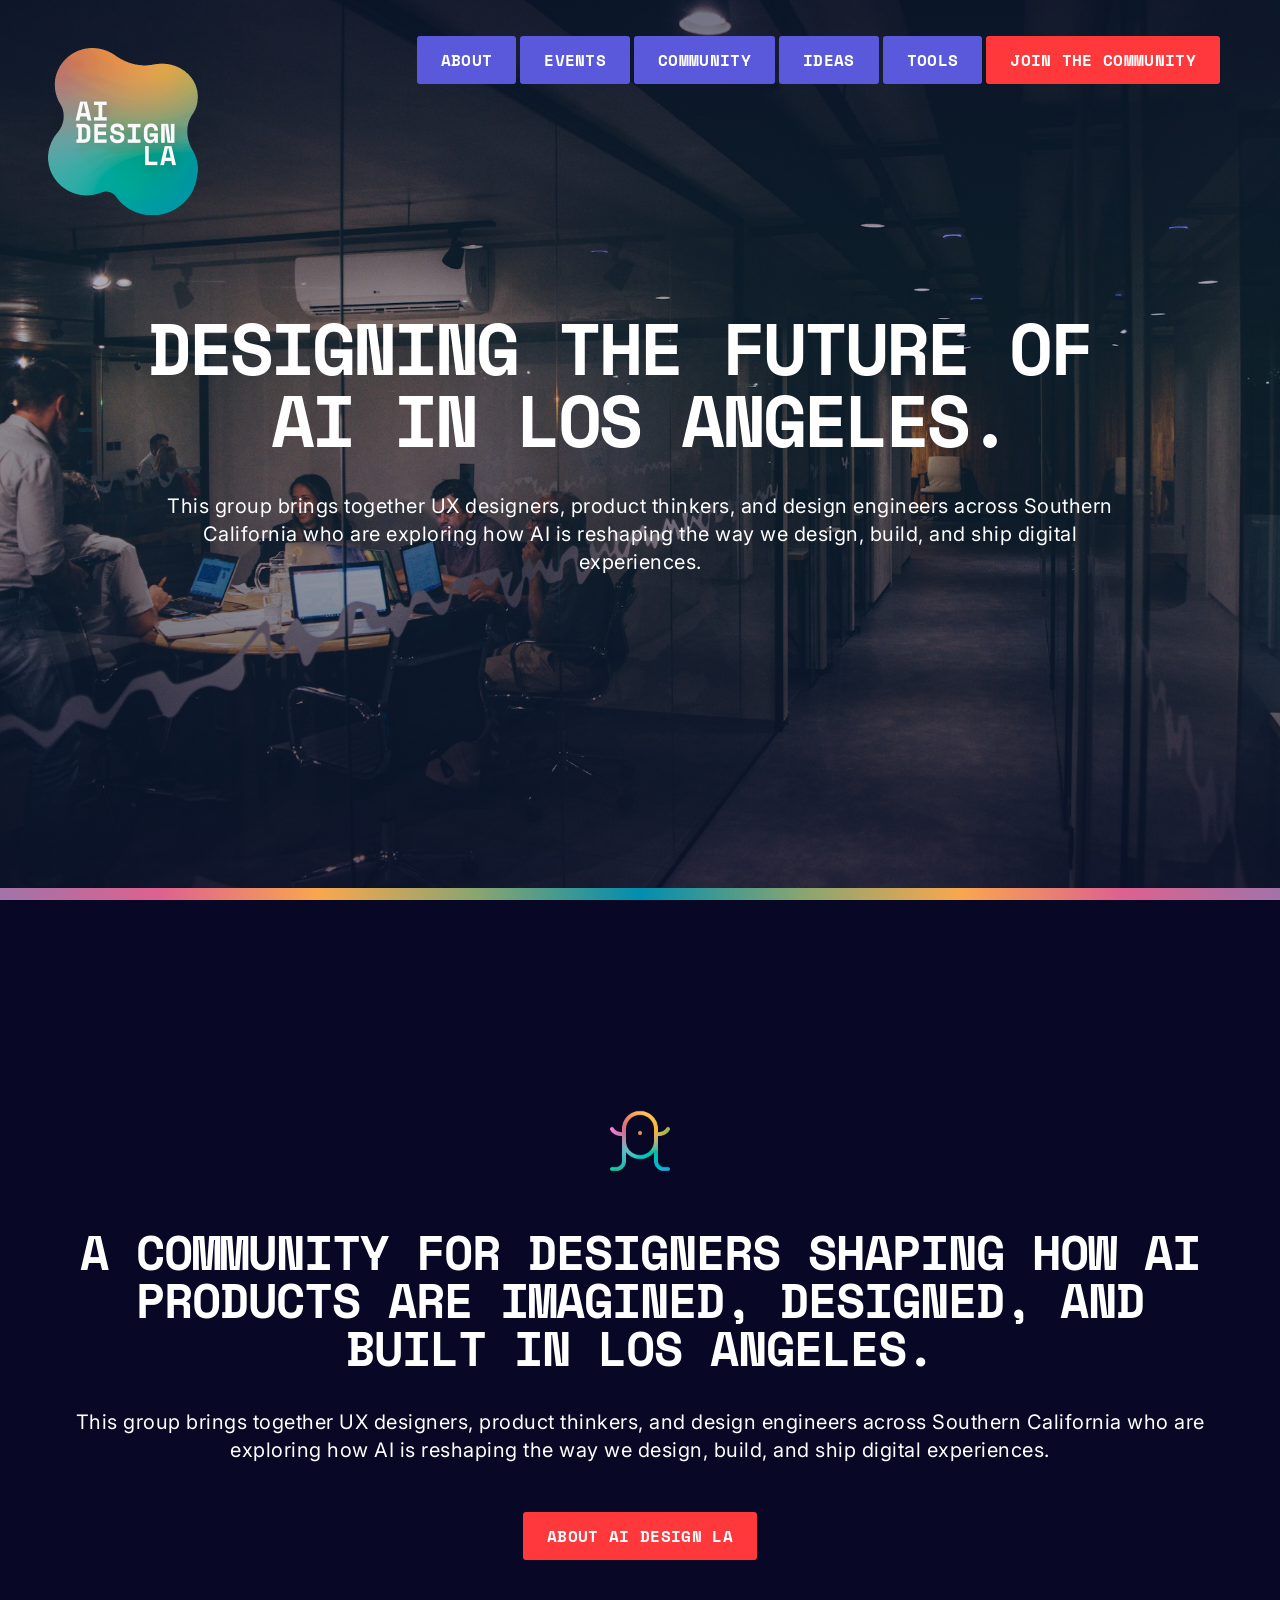
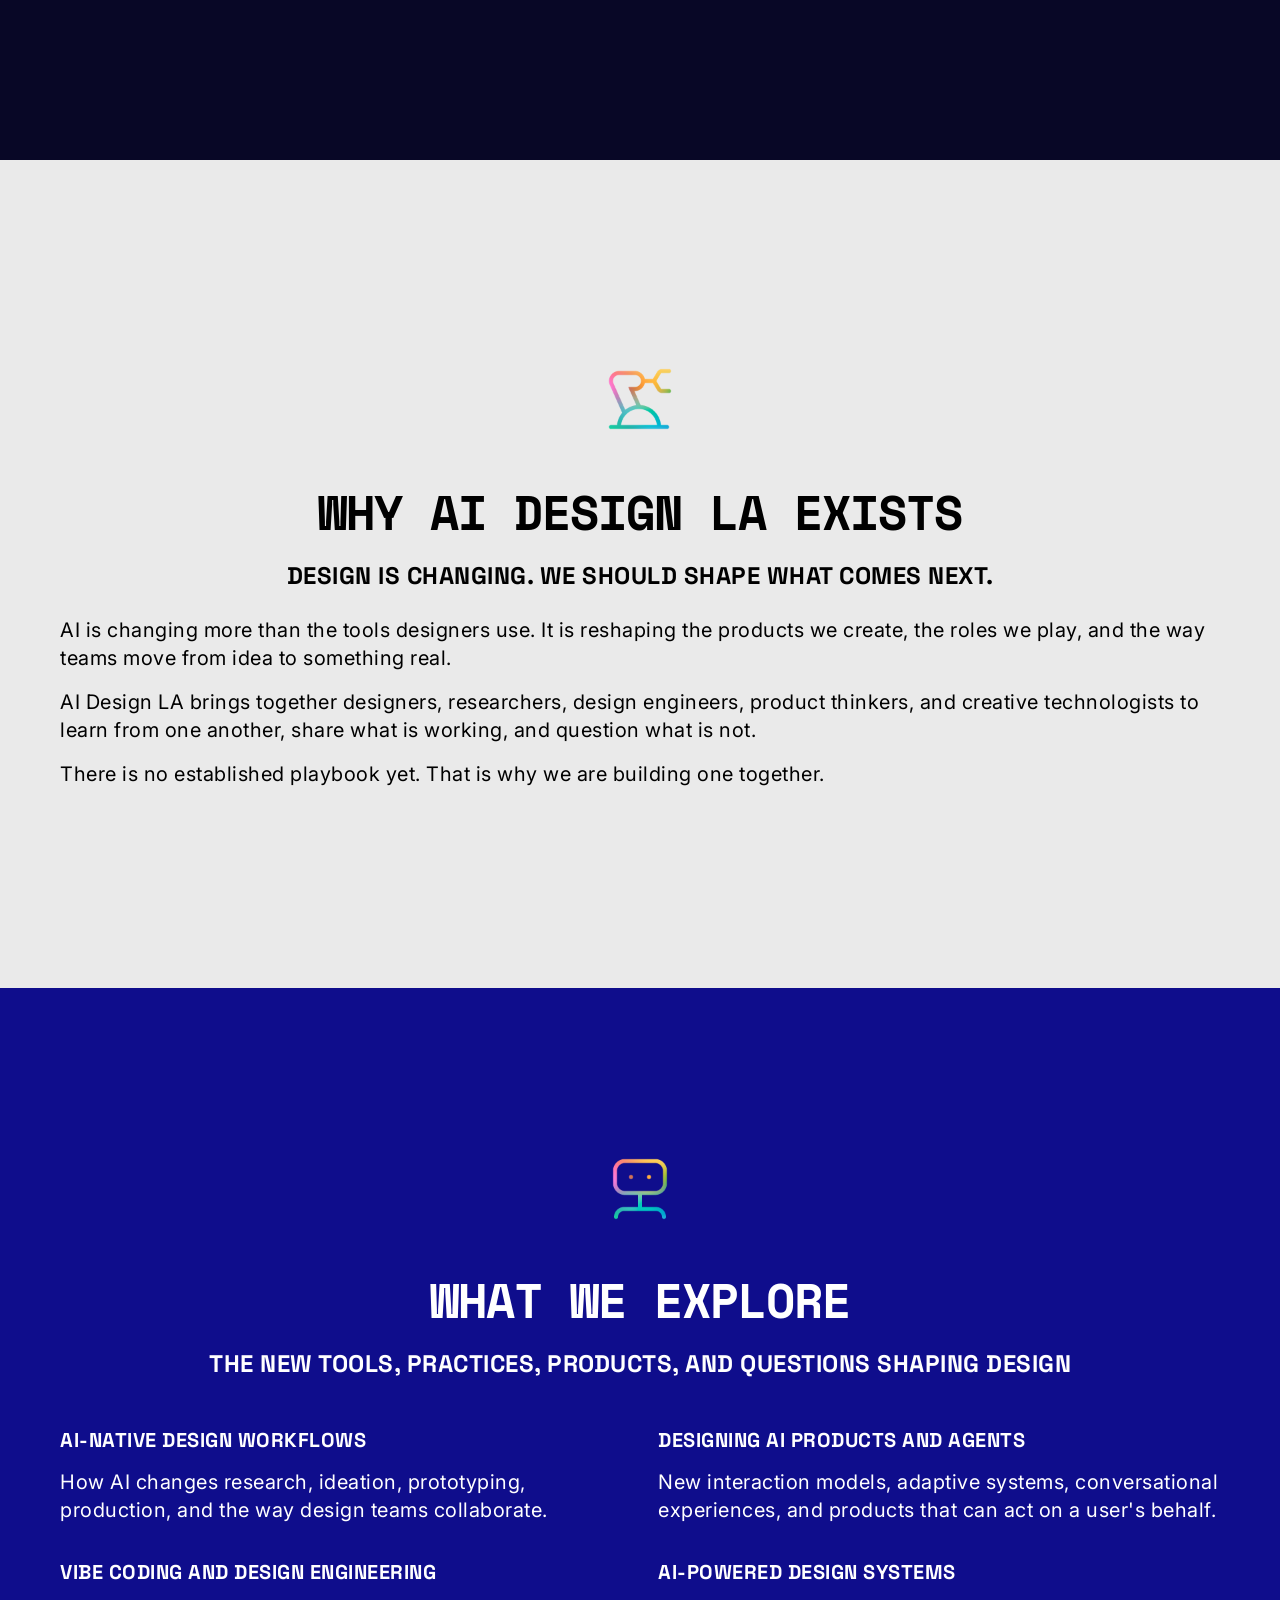
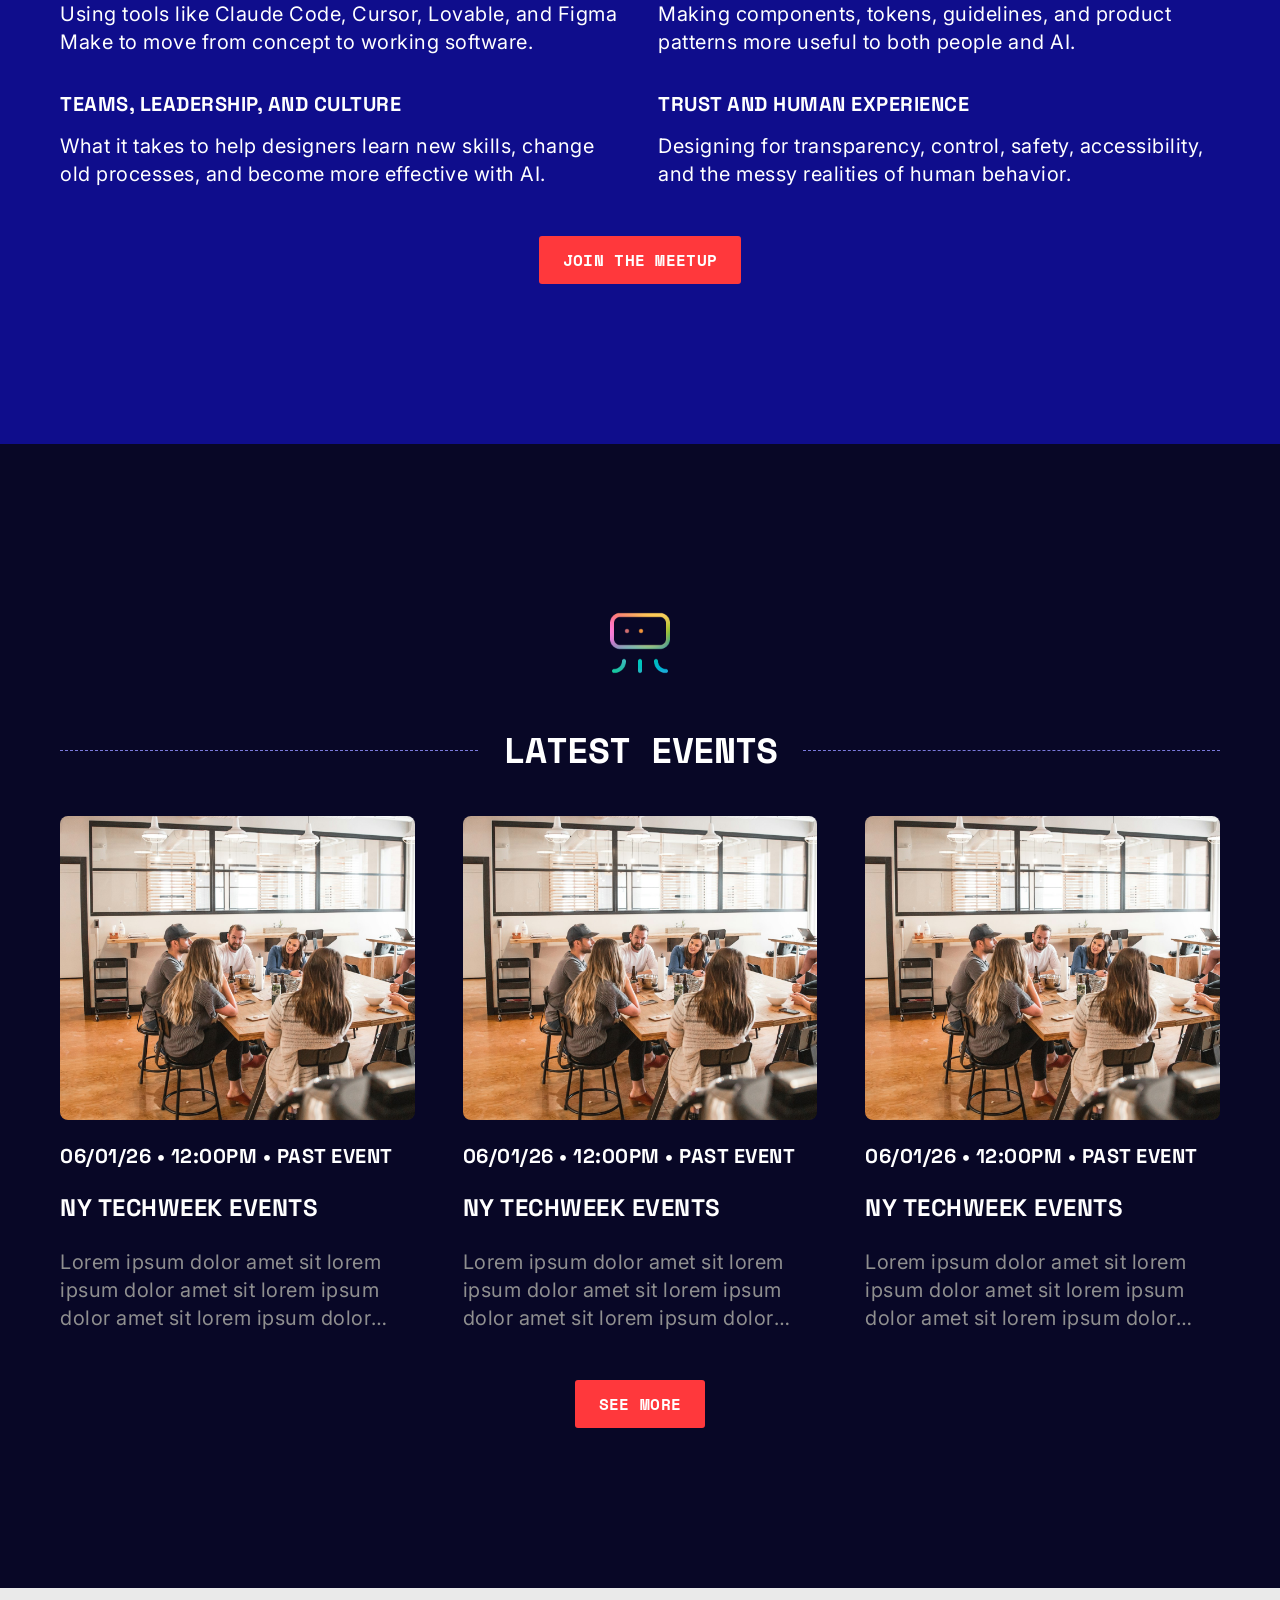
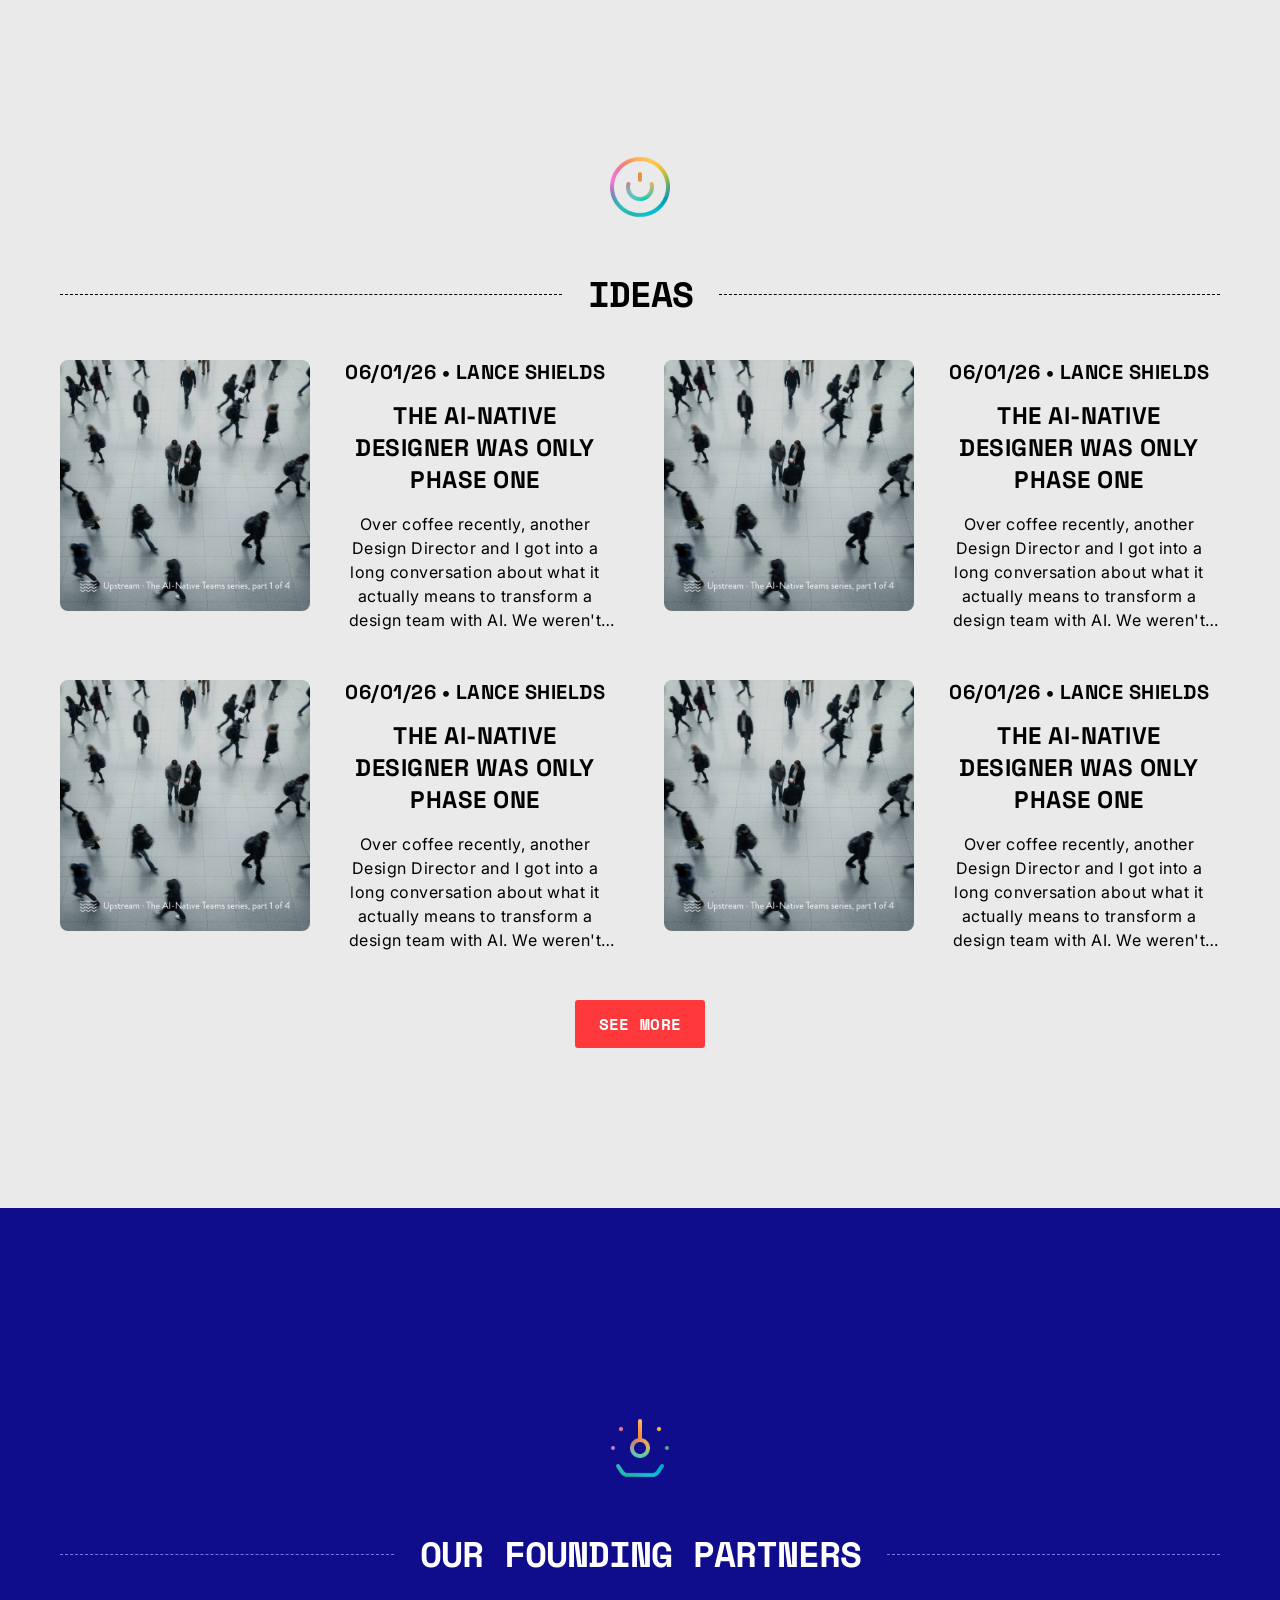
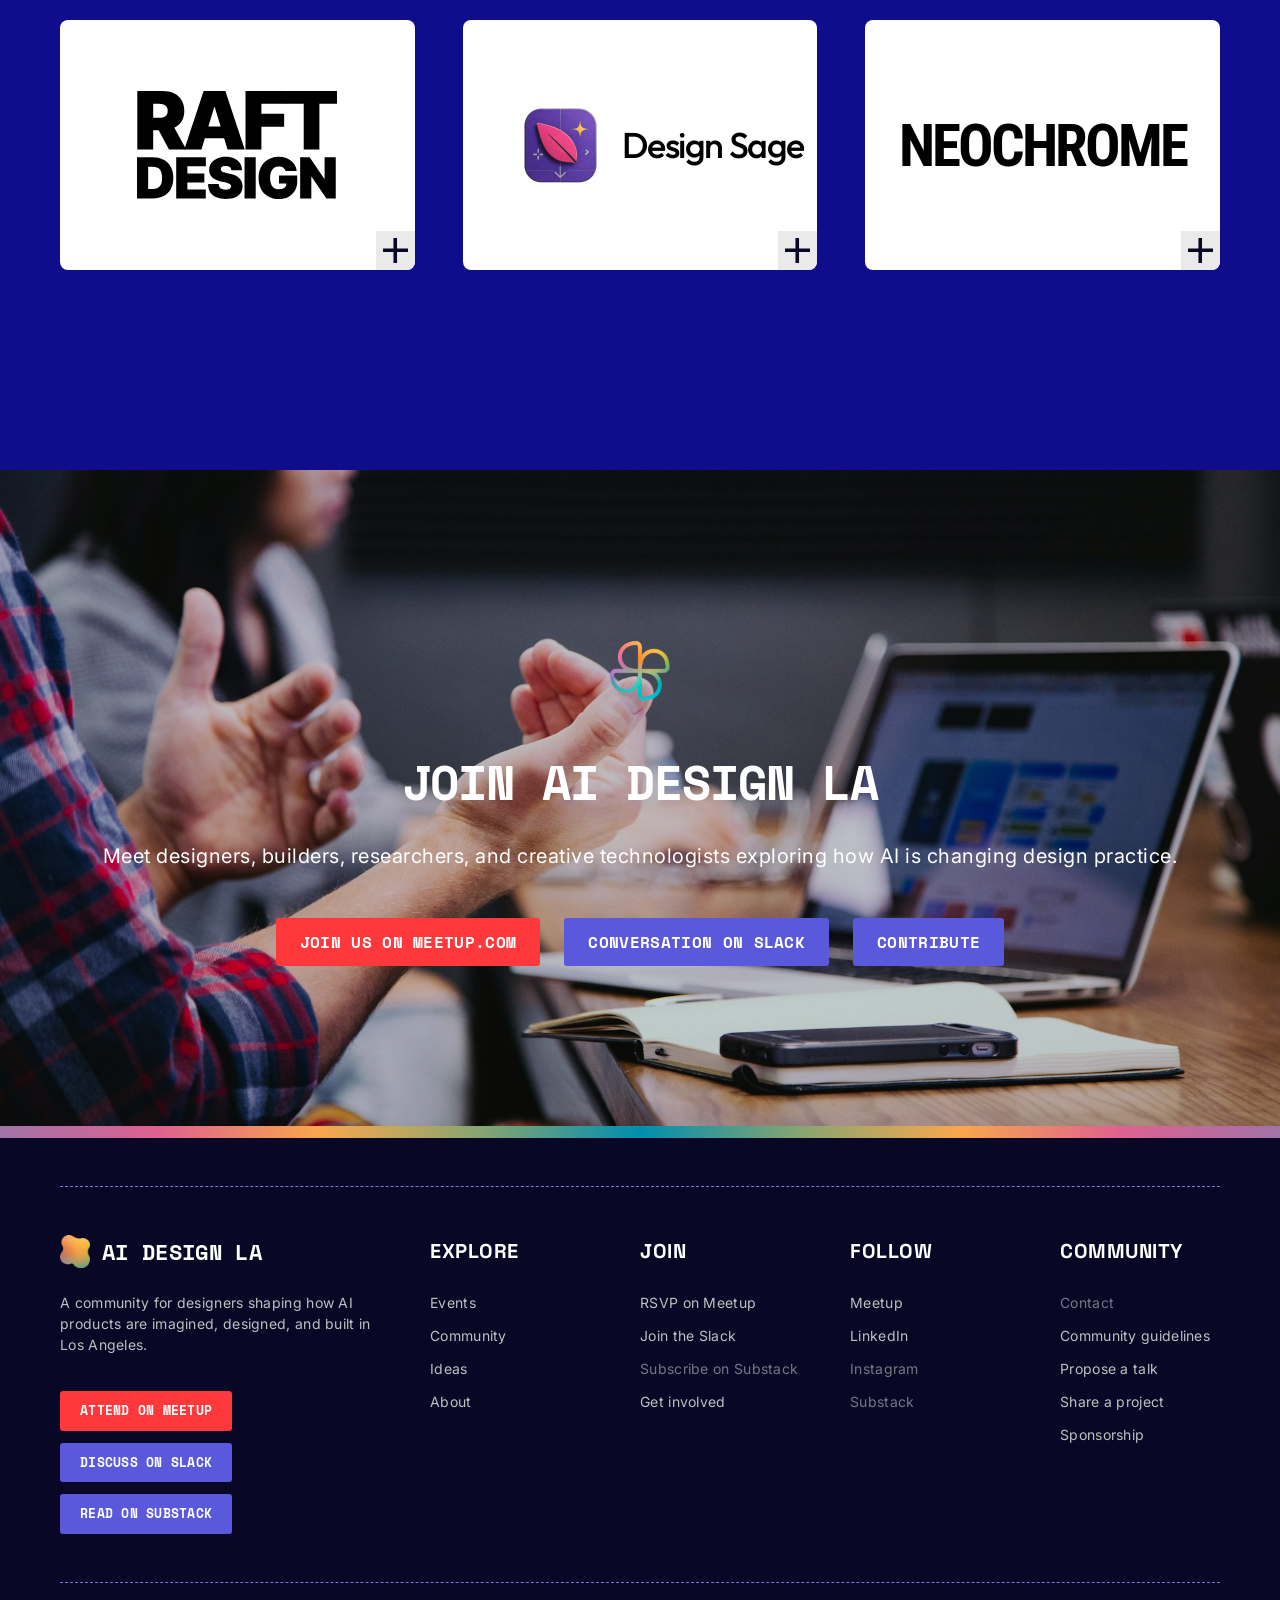
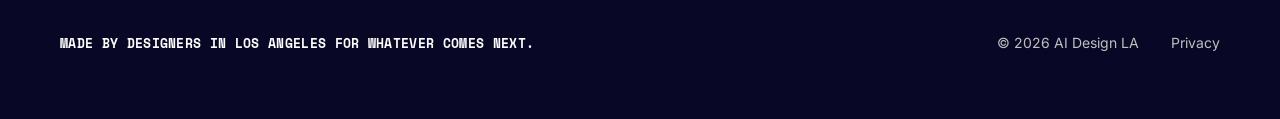
==== commit b38e8b6d: "Add Ideas page with data-driven article content Featured article and editorial grid render from js/i" ====
--- a/index.html
+++ b/index.html
@@ -38,7 +38,7 @@
       <a class="site-nav__link" href="about.html">About</a>
       <a class="site-nav__link" href="events.html">Events</a>
       <a class="site-nav__link" href="community.html">Community</a>
-      <a class="site-nav__link" href="#ideas">Ideas</a>
+      <a class="site-nav__link" href="ideas.html">Ideas</a>
       <a class="site-nav__link" href="tools.html">Tools</a>
       <a class="site-nav__link site-nav__link--accent" href="#join">Join the community</a>
     </nav>
@@ -71,7 +71,7 @@
       <a class="mobile-menu__link type-heading-4" href="about.html">About</a>
       <a class="mobile-menu__link type-heading-4" href="events.html">Events</a>
       <a class="mobile-menu__link type-heading-4" href="community.html">Community</a>
-      <a class="mobile-menu__link type-heading-4" href="#ideas">Ideas</a>
+      <a class="mobile-menu__link type-heading-4" href="ideas.html">Ideas</a>
       <a class="mobile-menu__link type-heading-4" href="tools.html">Tools</a>
       <a class="mobile-menu__link type-heading-4" href="#join">Join us</a>
       <span class="mobile-menu__link type-heading-4">Contact</span>
@@ -92,7 +92,7 @@
         <a class="site-nav__link" href="about.html">About</a>
         <a class="site-nav__link" href="events.html">Events</a>
         <a class="site-nav__link" href="community.html">Community</a>
-        <a class="site-nav__link" href="#ideas">Ideas</a>
+        <a class="site-nav__link" href="ideas.html">Ideas</a>
         <a class="site-nav__link" href="tools.html">Tools</a>
         <a class="site-nav__link site-nav__link--accent" href="#join">Join The community</a>
       </nav>
@@ -329,7 +329,7 @@
         </article>
       </div>
 
-      <a class="btn btn--accent" href="#ideas">See More</a>
+      <a class="btn btn--accent" href="ideas.html">See More</a>
     </section>
 
     <!-- Partners -->
@@ -468,7 +468,7 @@
         <nav class="site-footer__col-links" aria-label="Explore">
           <a href="events.html">Events</a>
           <a href="community.html">Community</a>
-          <a href="#ideas">Ideas</a>
+          <a href="ideas.html">Ideas</a>
           <a href="about.html">About</a>
         </nav>
       </div>
--- a/css/tokens.css
+++ b/css/tokens.css
@@ -13,7 +13,16 @@
   --bg-raised: #eaeaea;
   --bg-brand: #5a58db;
   --bg-accent: #ff383c;
+  --bg-accent-hover: #ff5e62;
   --bg-white: #ffffff;
+
+  /* ---------- Color: idea category tags ---------- */
+  /* Workflow/Research/Video reuse --gradient-brand's own stops as flat
+     colors, so every category tag stays inside the brand palette. */
+  --tag-case-study: var(--bg-accent-hover);
+  --tag-workflow: #008eaf;
+  --tag-research: #a173a9;
+  --tag-video: #df618f;
 
   /* ---------- Color: text ---------- */
   --text-primary: #ffffff;
--- a/css/components.css
+++ b/css/components.css
@@ -1054,9 +1054,34 @@
   background: var(--bg-brand);
 }
 
+.tag--solid-case-study {
+  background: var(--tag-case-study);
+}
+
+.tag--solid-workflow {
+  background: var(--tag-workflow);
+}
+
+.tag--solid-research {
+  background: var(--tag-research);
+}
+
+.tag--solid-video {
+  background: var(--tag-video);
+}
+
 .tag--outline {
   background: var(--bg-canvas);
   border: 1px dashed var(--border-rule);
+}
+
+/* ---------- Filter bar ---------- */
+
+.filter-bar {
+  display: flex;
+  flex-wrap: wrap;
+  align-items: center;
+  gap: var(--space-xs);
 }
 
 /* ---------- Row: event ---------- */
@@ -1574,6 +1599,280 @@
   .principle-row {
     flex-direction: column;
     gap: var(--space-sm);
+  }
+}
+
+/* ---------- Tag badge (image-overlay category label) ---------- */
+
+.tag-badge {
+  position: absolute;
+  top: var(--space-sm);
+  left: var(--space-sm);
+  padding: var(--space-xxxs) var(--space-xs);
+  border-radius: var(--radius-sm);
+  font-family: var(--font-mono);
+  font-weight: 700;
+  font-size: 11px;
+  line-height: 1.25;
+  letter-spacing: var(--tracking-label);
+  text-transform: uppercase;
+  color: var(--text-primary);
+}
+
+.tag-badge--accent {
+  background: var(--bg-accent);
+}
+
+.tag-badge--brand {
+  background: var(--bg-brand);
+}
+
+.tag-badge--case-study {
+  background: var(--tag-case-study);
+}
+
+.tag-badge--workflow {
+  background: var(--tag-workflow);
+}
+
+.tag-badge--research {
+  background: var(--tag-research);
+}
+
+.tag-badge--video {
+  background: var(--tag-video);
+}
+
+/* ---------- Featured article (edge-to-edge) ---------- */
+
+.featured-article {
+  display: flex;
+  align-items: stretch;
+  width: 100%;
+  min-height: 600px;
+}
+
+.featured-article__media {
+  position: relative;
+  flex: 1 1 0;
+  min-width: 0;
+}
+
+.featured-article__media img {
+  width: 100%;
+  height: 100%;
+  object-fit: cover;
+}
+
+.featured-article__media::after {
+  content: "";
+  position: absolute;
+  inset: 0;
+  background: linear-gradient(90deg, rgba(8, 7, 38, 0) 60%, var(--bg-canvas) 100%);
+}
+
+.featured-article__body {
+  display: flex;
+  flex: 1 1 0;
+  flex-direction: column;
+  justify-content: center;
+  gap: var(--space-lg);
+  min-width: 0;
+  padding: var(--space-xxl);
+  background: var(--bg-canvas);
+}
+
+.featured-article__tags {
+  display: flex;
+  gap: var(--space-sm);
+  align-items: center;
+}
+
+.featured-article__title {
+  font-family: var(--font-mono);
+  font-weight: 700;
+  font-size: var(--size-heading-2);
+  line-height: var(--line-height-heading-2);
+  letter-spacing: var(--tracking-heading);
+  text-transform: uppercase;
+  color: var(--text-primary);
+}
+
+.featured-article__excerpt {
+  font-family: var(--font-body);
+  font-size: var(--size-body-medium);
+  line-height: var(--line-height-body-medium);
+  letter-spacing: var(--tracking-body);
+  color: var(--text-subtle);
+}
+
+.featured-article__footer {
+  display: flex;
+  align-items: center;
+  justify-content: space-between;
+  padding-top: var(--space-lg);
+  border-top: 1px dashed var(--border-rule);
+}
+
+.featured-article__byline {
+  display: flex;
+  flex-direction: column;
+  gap: var(--space-xxxs);
+}
+
+.featured-article__author {
+  font-family: var(--font-mono);
+  font-weight: 700;
+  font-size: var(--size-label-medium);
+  letter-spacing: var(--tracking-label);
+  text-transform: uppercase;
+  color: var(--text-primary);
+}
+
+.featured-article__date {
+  font-family: var(--font-mono);
+  font-weight: 700;
+  font-size: var(--size-label-small);
+  letter-spacing: var(--tracking-label-small);
+  text-transform: uppercase;
+  color: var(--text-brand-light);
+}
+
+.featured-article__read {
+  font-family: var(--font-mono);
+  font-weight: 700;
+  font-size: var(--size-label-medium);
+  letter-spacing: var(--tracking-label);
+  text-transform: uppercase;
+  color: var(--text-primary);
+}
+
+@media (max-width: 900px) {
+  .featured-article {
+    flex-direction: column;
+    min-height: 0;
+  }
+
+  .featured-article__media {
+    height: 280px;
+  }
+
+  .featured-article__media::after {
+    background: linear-gradient(180deg, rgba(8, 7, 38, 0) 70%, var(--bg-canvas) 100%);
+  }
+}
+
+/* ---------- Card: article ---------- */
+
+.article-card {
+  display: flex;
+  flex-direction: column;
+  height: 100%;
+  background: var(--bg-white);
+  border: 1px dashed var(--border-rule);
+  border-radius: var(--radius-md);
+  overflow: hidden;
+  text-align: left;
+}
+
+.article-card__media {
+  position: relative;
+  flex-shrink: 0;
+  aspect-ratio: 16 / 9;
+}
+
+.article-card__media img {
+  width: 100%;
+  height: 100%;
+  object-fit: cover;
+}
+
+.article-card__body {
+  display: flex;
+  flex: 1 0 0;
+  flex-direction: column;
+  gap: 14px;
+  padding: var(--space-md);
+}
+
+.article-card__title {
+  font-family: var(--font-heading);
+  font-weight: 700;
+  font-size: var(--size-heading-4);
+  line-height: var(--line-height-body-medium);
+  letter-spacing: var(--tracking-body);
+  text-transform: uppercase;
+  color: var(--text-reversed);
+}
+
+.article-card__excerpt {
+  font-family: var(--font-body);
+  font-size: var(--size-body-medium);
+  line-height: var(--line-height-body-medium);
+  letter-spacing: var(--tracking-body);
+  color: var(--text-muted);
+  flex: 1 0 0;
+  display: -webkit-box;
+  -webkit-line-clamp: 3;
+  -webkit-box-orient: vertical;
+  overflow: hidden;
+}
+
+.article-card__footer {
+  display: flex;
+  align-items: center;
+  justify-content: space-between;
+  gap: var(--space-sm);
+  padding-top: var(--space-xxs);
+  border-top: 1px dashed var(--border-rule);
+}
+
+.article-card__meta {
+  font-family: var(--font-mono);
+  font-weight: 700;
+  font-size: var(--size-label-small);
+  letter-spacing: var(--tracking-label-small);
+  text-transform: uppercase;
+  color: var(--text-brand);
+}
+
+.article-card__read {
+  flex-shrink: 0;
+  font-family: var(--font-mono);
+  font-weight: 700;
+  font-size: var(--size-label-small);
+  letter-spacing: var(--tracking-label);
+  text-transform: uppercase;
+  color: var(--text-reversed);
+}
+
+.article-card--wide {
+  flex-direction: row;
+}
+
+.article-card--wide .article-card__media {
+  width: 260px;
+  aspect-ratio: auto;
+  flex-shrink: 0;
+}
+
+.article-card--wide .article-card__body {
+  justify-content: center;
+  padding: 28px;
+}
+
+.article-card--wide .article-card__excerpt {
+  -webkit-line-clamp: 3;
+}
+
+@media (max-width: 640px) {
+  .article-card--wide {
+    flex-direction: column;
+  }
+
+  .article-card--wide .article-card__media {
+    width: 100%;
+    aspect-ratio: 16 / 9;
   }
 }
 
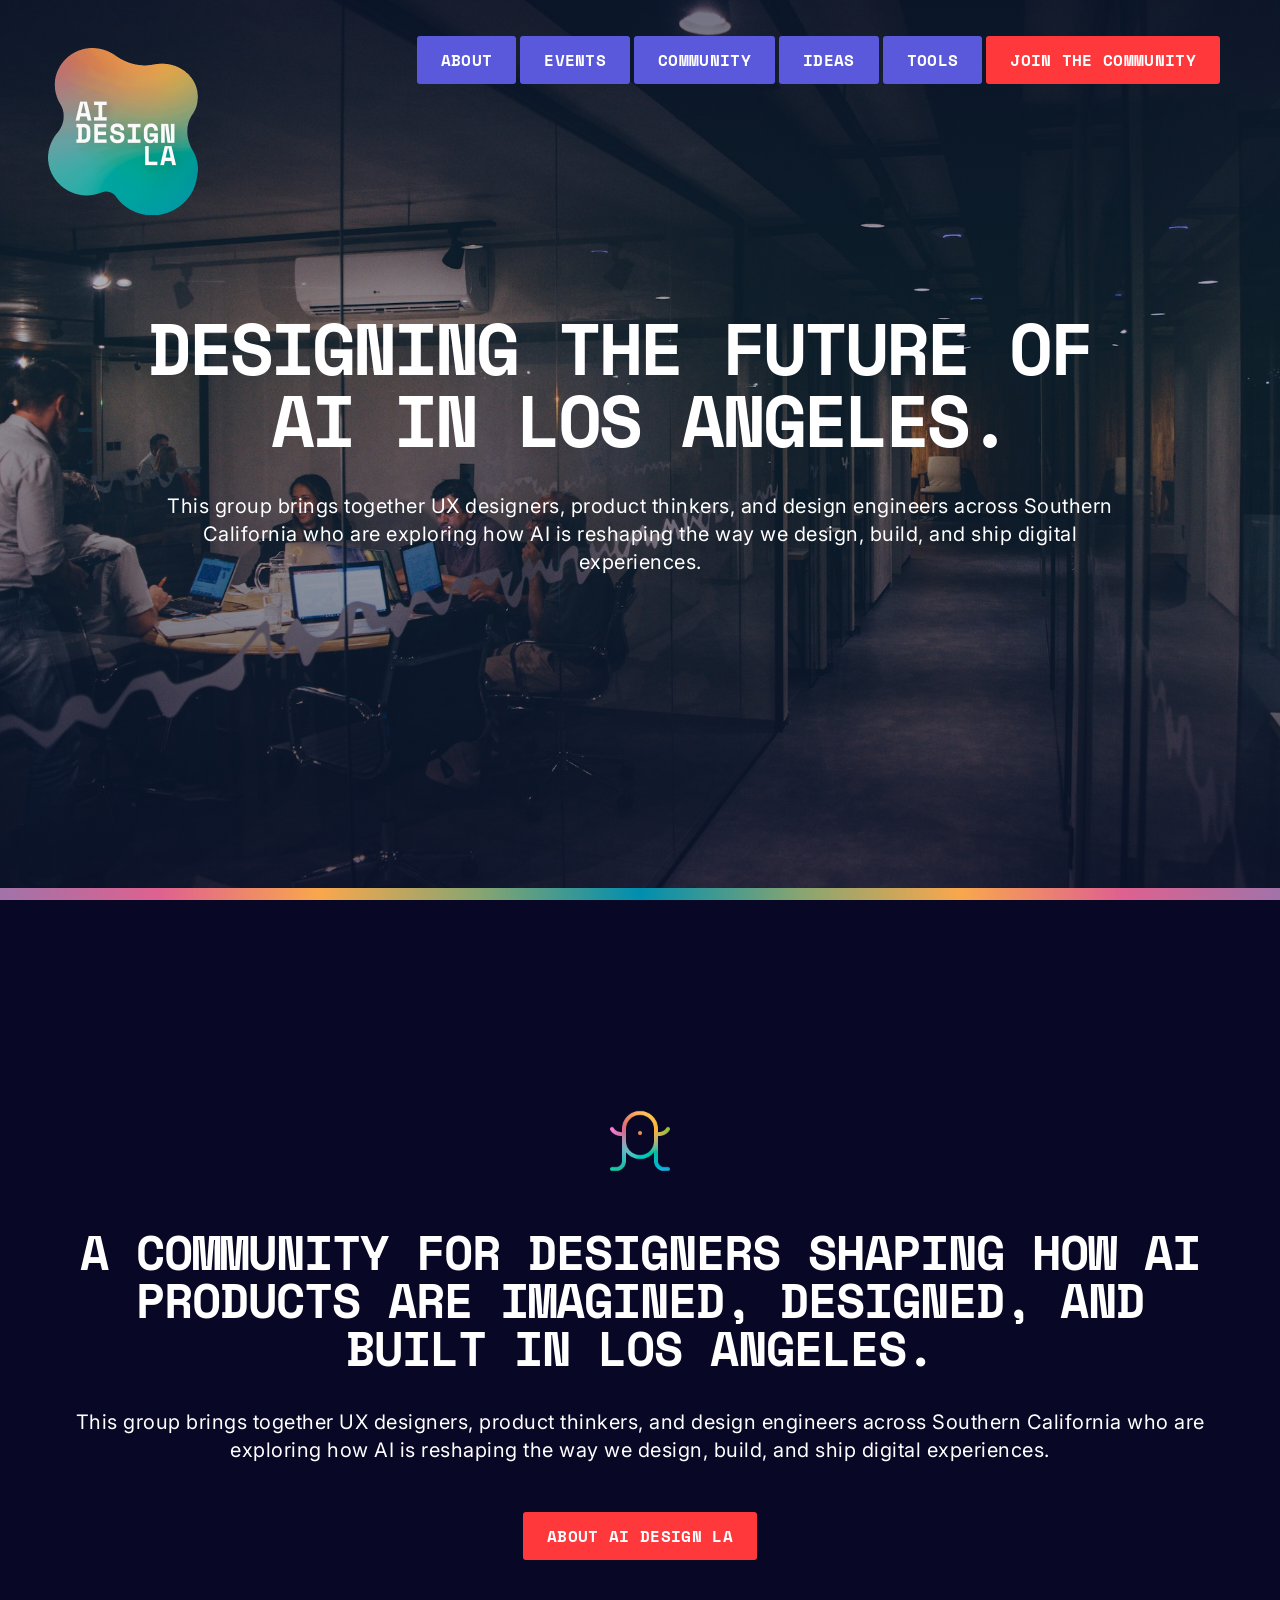
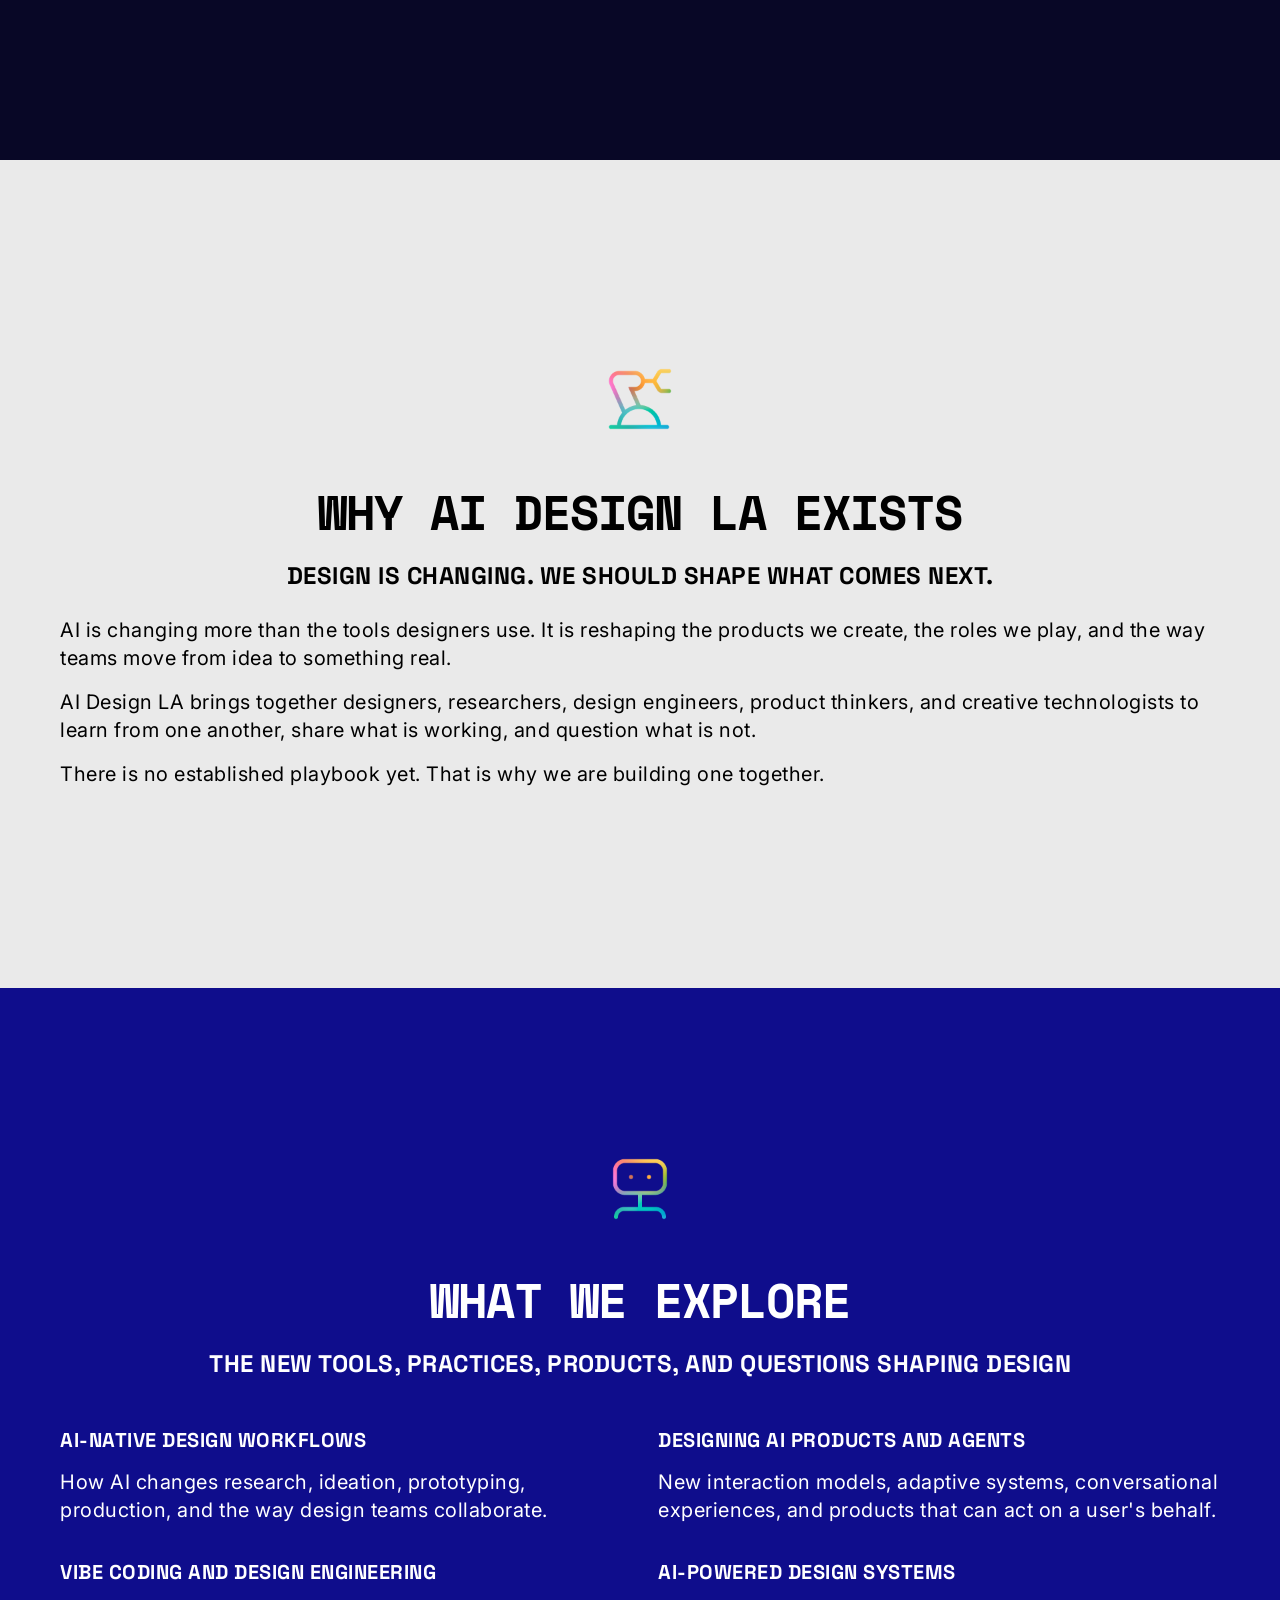
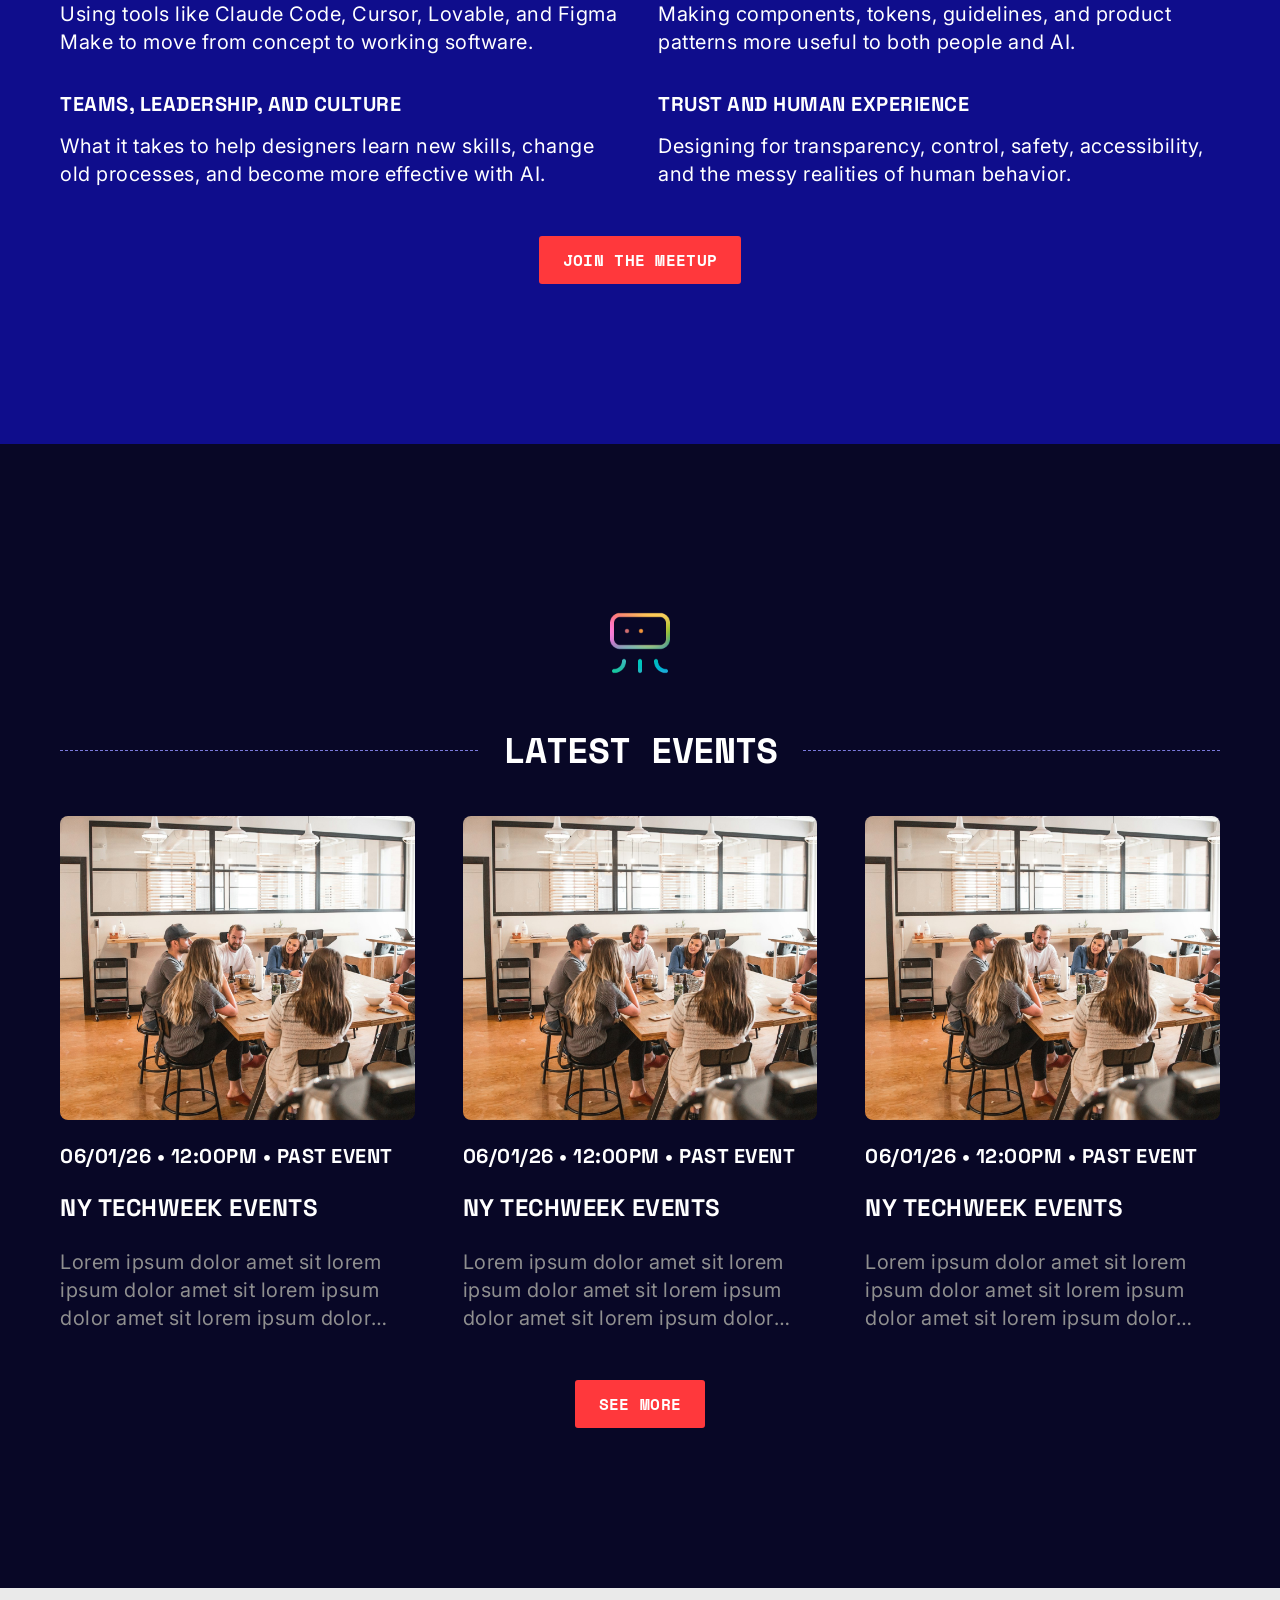
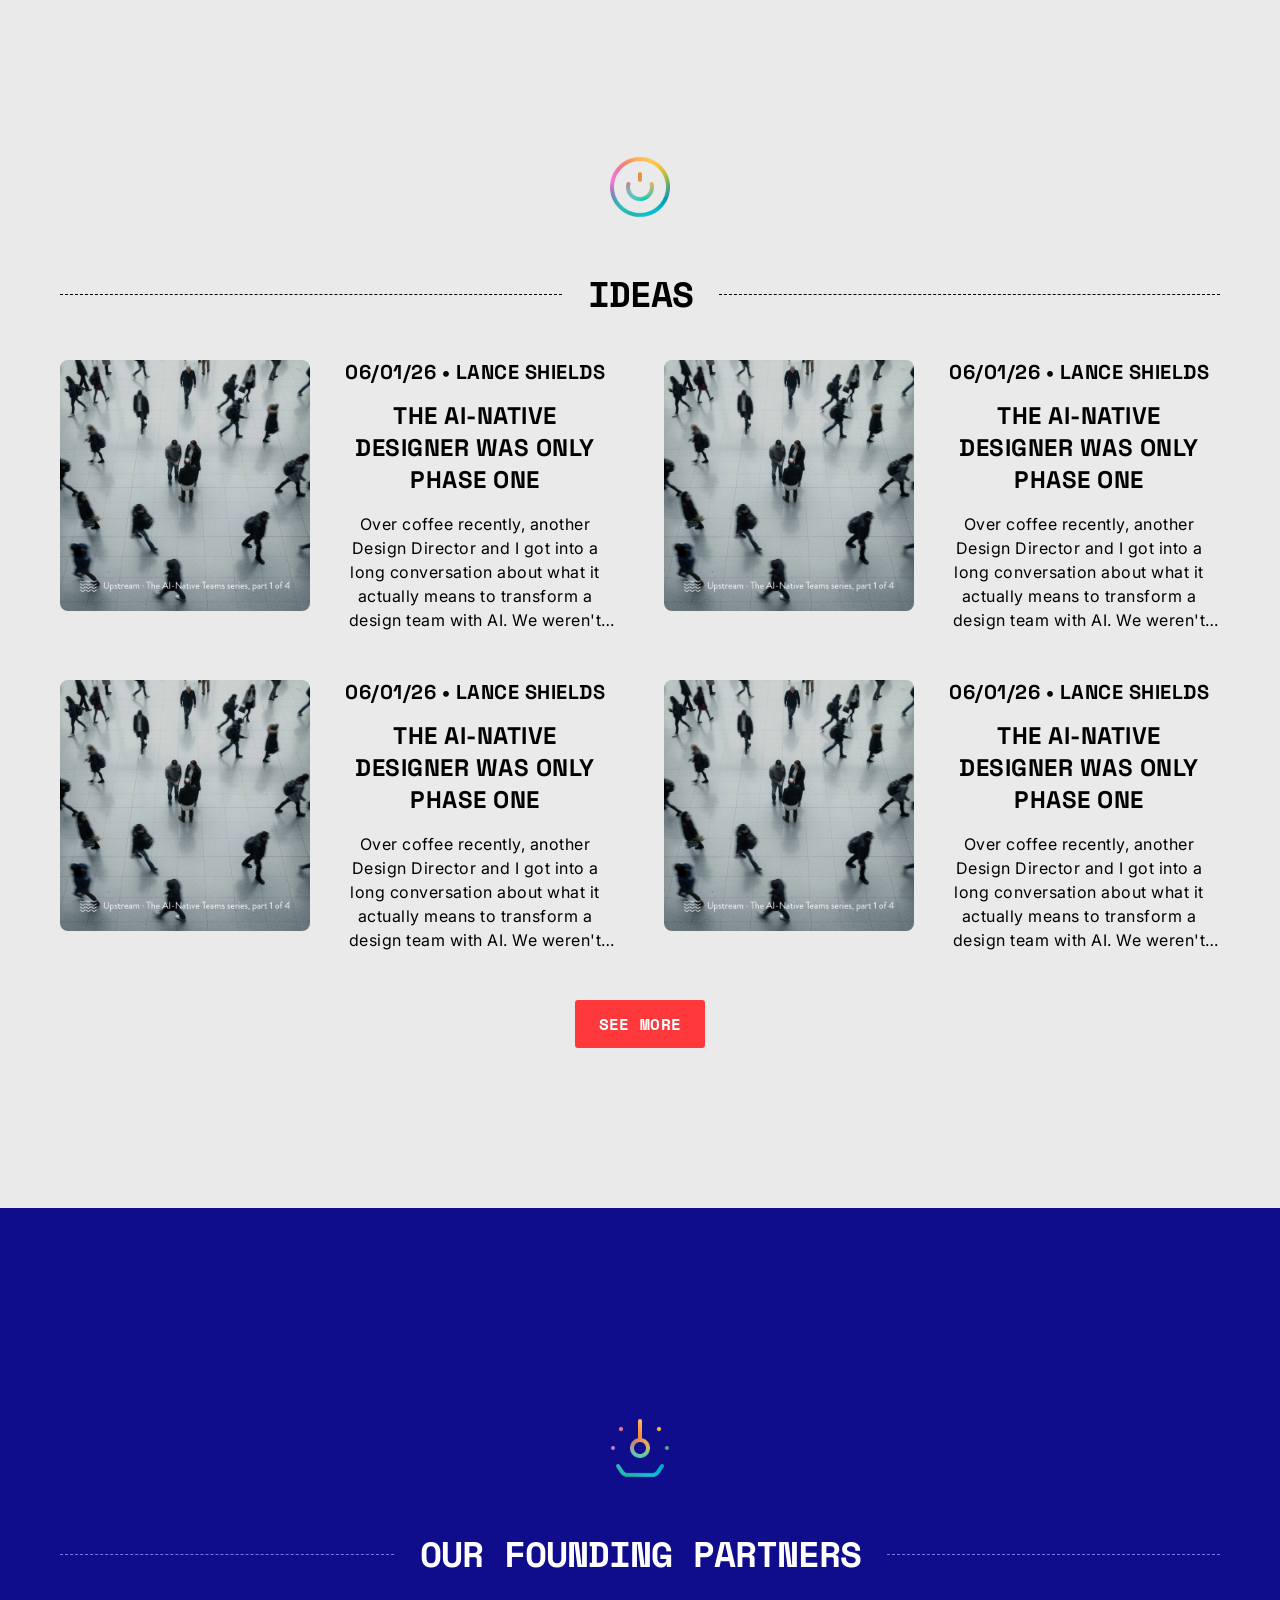
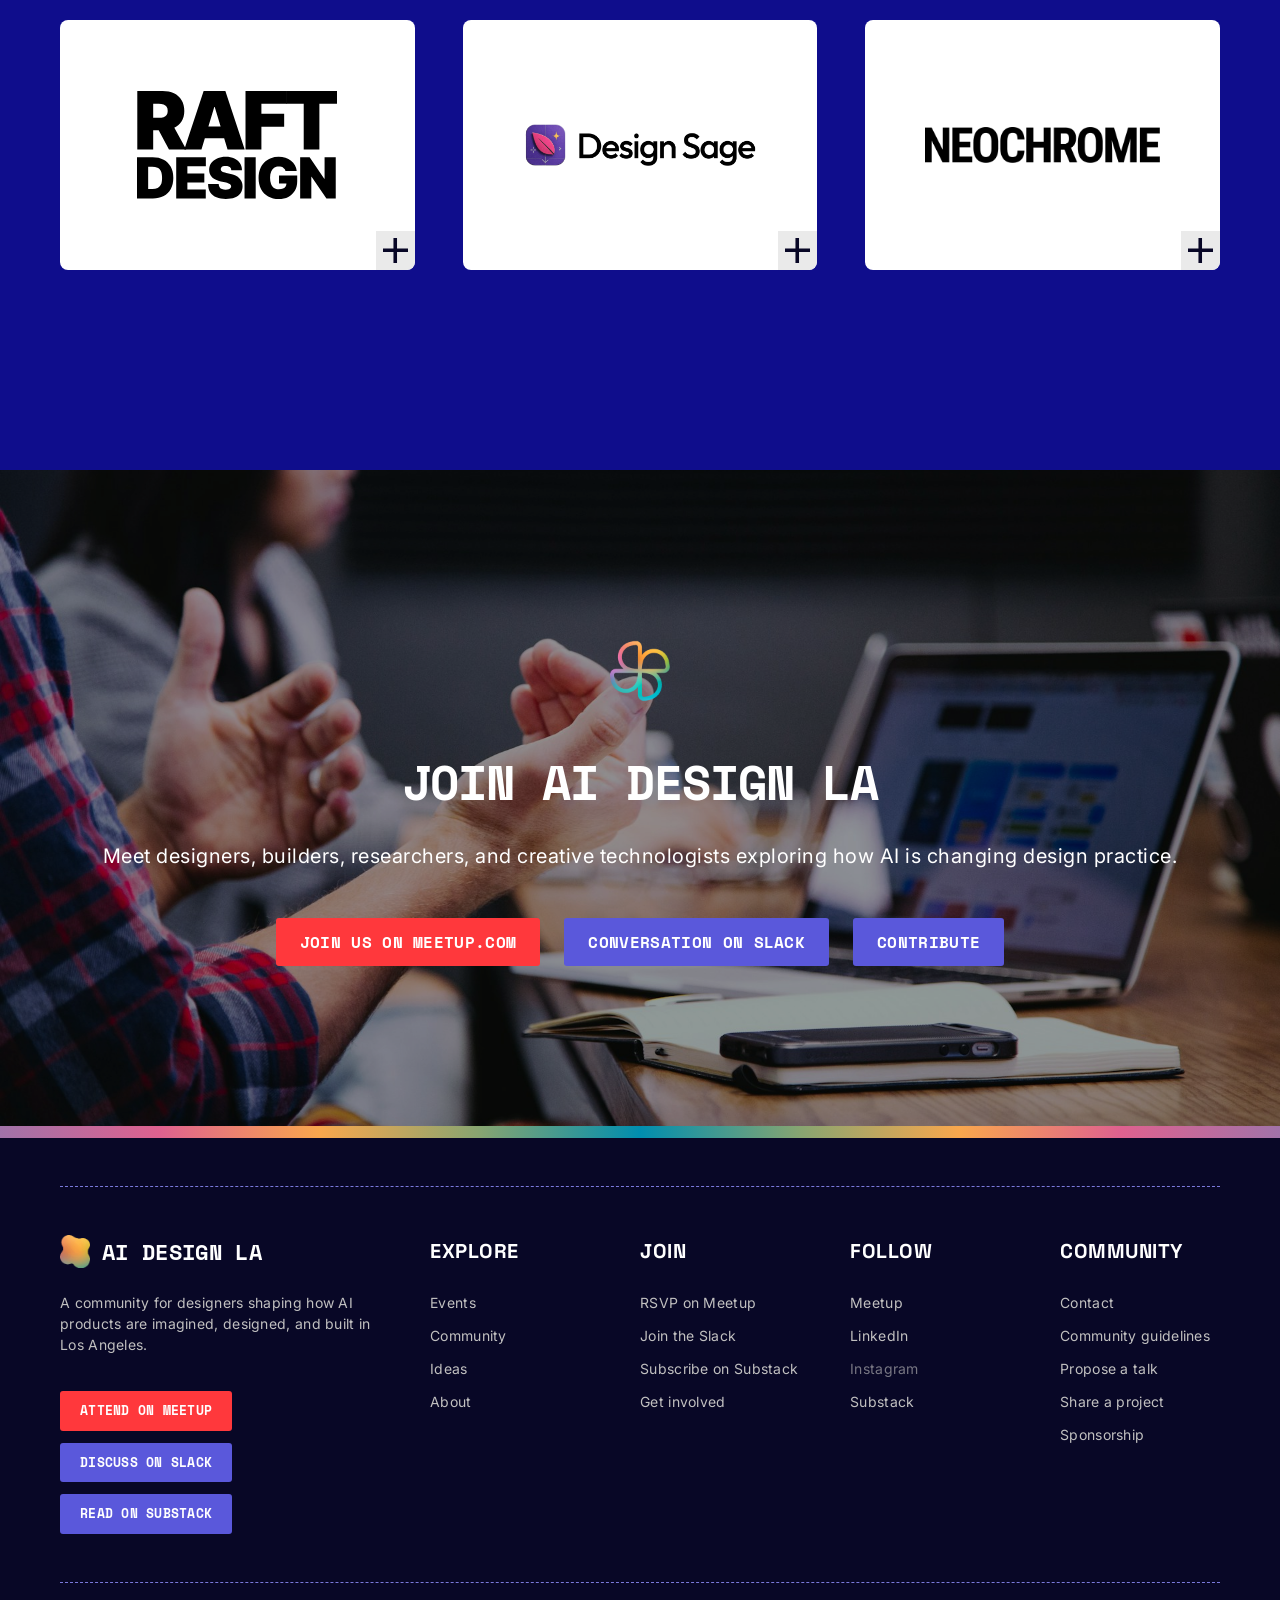
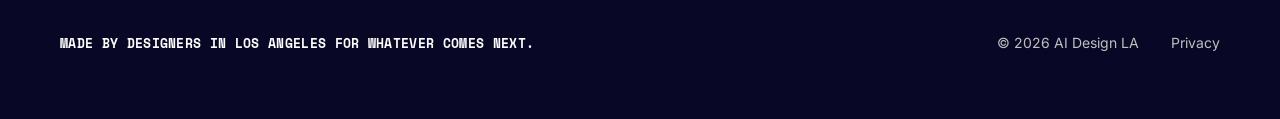
==== commit 66639f5f: "Add Tools and Contact pages; sitewide nav, Join panel, and partner logo fixes Tools page: full Figma" ====
--- a/index.html
+++ b/index.html
@@ -40,7 +40,7 @@
       <a class="site-nav__link" href="community.html">Community</a>
       <a class="site-nav__link" href="ideas.html">Ideas</a>
       <a class="site-nav__link" href="tools.html">Tools</a>
-      <a class="site-nav__link site-nav__link--accent" href="#join">Join the community</a>
+      <a class="site-nav__link site-nav__link--accent" href="https://www.meetup.com/ai-design-la/" target="_blank" rel="noopener">Join the community</a>
     </nav>
 
     <button class="nav-toggle" data-nav-toggle aria-label="Open menu" aria-expanded="false">
@@ -74,7 +74,7 @@
       <a class="mobile-menu__link type-heading-4" href="ideas.html">Ideas</a>
       <a class="mobile-menu__link type-heading-4" href="tools.html">Tools</a>
       <a class="mobile-menu__link type-heading-4" href="#join">Join us</a>
-      <span class="mobile-menu__link type-heading-4">Contact</span>
+      <a class="mobile-menu__link type-heading-4" href="contact.html#contact">Contact</a>
     </nav>
   </div>
 
@@ -94,7 +94,7 @@
         <a class="site-nav__link" href="community.html">Community</a>
         <a class="site-nav__link" href="ideas.html">Ideas</a>
         <a class="site-nav__link" href="tools.html">Tools</a>
-        <a class="site-nav__link site-nav__link--accent" href="#join">Join The community</a>
+        <a class="site-nav__link site-nav__link--accent" href="https://www.meetup.com/ai-design-la/" target="_blank" rel="noopener">Join The community</a>
       </nav>
 
       <div class="hero__content">
@@ -361,16 +361,13 @@
         </article>
 
         <article class="partner-card">
-          <div class="partner-card__lockup">
-            <img
-              class="partner-card__logo"
-              src="images/partner-design-sage.png"
-              alt=""
-              width="75"
-              height="75"
-            />
-            <p class="partner-card__wordmark partner-card__wordmark--flicker">Design Sage</p>
-          </div>
+          <img
+            class="partner-card__mark partner-card__mark--wide"
+            src="images/Design-Sage-logo.png"
+            alt="Design Sage"
+            width="852"
+            height="152"
+          />
           <a
             class="partner-card__link"
             href="https://app.designsage.app/welcome/ai-design-la?utm_source=meetup&amp;utm_medium=organizer&amp;utm_campaign=ai-design-la-2026-08-29"
@@ -383,9 +380,13 @@
         </article>
 
         <article class="partner-card">
-          <p class="partner-card__wordmark partner-card__wordmark--neochrome partner-card__wordmark--flicker">
-            Neochrome
-          </p>
+          <img
+            class="partner-card__mark partner-card__mark--neochrome"
+            src="images/neochrome-logo.png"
+            alt="Neochrome"
+            width="636"
+            height="97"
+          />
           <a
             class="partner-card__link"
             href="https://neochro.me/"
@@ -402,7 +403,7 @@
     <!-- Join us -->
     <section class="section join" id="join">
       <img class="join__image" src="images/join-image.jpg" alt="" />
-      <div class="join__scrim" aria-hidden="true"></div>
+      <div class="join__scrim join__scrim--dark" aria-hidden="true"></div>
 
       <span class="icon" aria-hidden="true">
         <img src="images/Icon-6.png" alt="" width="80" height="80" />
@@ -428,7 +429,7 @@
         >
           Conversation on Slack
         </a>
-        <a class="btn btn--brand" href="#contribute">Contribute</a>
+        <a class="btn btn--brand" href="contact.html">Contribute</a>
       </div>
     </section>
 
@@ -459,7 +460,7 @@
           >
             Discuss on Slack
           </a>
-          <a class="btn btn--brand btn--small" href="#">Read on Substack</a>
+          <a class="btn btn--brand btn--small" href="https://aidesignla.substack.com/" target="_blank" rel="noopener">Read on Substack</a>
         </div>
       </div>
 
@@ -484,8 +485,8 @@
           >
             Join the Slack
           </a>
-          <span>Subscribe on Substack</span>
-          <a href="#contribute">Get involved</a>
+          <a href="https://aidesignla.substack.com/" target="_blank" rel="noopener">Subscribe on Substack</a>
+          <a href="contact.html">Get involved</a>
         </nav>
       </div>
 
@@ -495,18 +496,18 @@
           <a href="https://www.meetup.com/ai-design-la/" target="_blank" rel="noopener">Meetup</a>
           <a href="https://www.linkedin.com/company/ai-design-la/" target="_blank" rel="noopener">LinkedIn</a>
           <span>Instagram</span>
-          <span>Substack</span>
+          <a href="https://aidesignla.substack.com/" target="_blank" rel="noopener">Substack</a>
         </nav>
       </div>
 
       <div class="site-footer__col">
         <p class="site-footer__col-title">Community</p>
         <nav class="site-footer__col-links" aria-label="Community" id="contribute">
-          <span>Contact</span>
-          <a href="#">Community guidelines</a>
-          <a href="#">Propose a talk</a>
-          <a href="#">Share a project</a>
-          <a href="#">Sponsorship</a>
+          <a href="contact.html#contact">Contact</a>
+          <a href="community.html#guidelines">Community guidelines</a>
+          <a href="contact.html#propose-a-talk">Propose a talk</a>
+          <a href="contact.html#share-a-project">Share a project</a>
+          <a href="contact.html#sponsorship">Sponsorship</a>
         </nav>
       </div>
     </div>
--- a/css/tokens.css
+++ b/css/tokens.css
@@ -24,6 +24,11 @@
   --tag-research: #a173a9;
   --tag-video: #df618f;
 
+  /* ---------- Color: tool status tags ---------- */
+  /* Dropped reuses the Tools page's own status legend color; distinct
+     from --tag-research even though both read as muted mauve. */
+  --tag-dropped: #aa7ba0;
+
   /* ---------- Color: text ---------- */
   --text-primary: #ffffff;
   --text-reversed: #000000;
@@ -31,6 +36,8 @@
   --text-muted: #8f8f8f;
   --text-brand: #5a58db;
   --text-brand-light: #7a79db;
+  --text-brand-bright: #adabf5;
+  --text-accent: #ff383c;
 
   /* ---------- Color: border / rule ---------- */
   --border-rule: #7a79db;
--- a/css/base.css
+++ b/css/base.css
@@ -121,6 +121,15 @@
   text-transform: uppercase;
 }
 
+.type-label-small {
+  font-family: var(--font-mono);
+  font-weight: 700;
+  font-size: var(--size-label-small);
+  line-height: var(--line-height-label-small);
+  letter-spacing: var(--tracking-label-small);
+  text-transform: uppercase;
+}
+
 .type-body-large {
   font-family: var(--font-body);
   font-weight: 400;
--- a/css/components.css
+++ b/css/components.css
@@ -53,6 +53,20 @@
 
 .btn--small.is-active {
   background: var(--bg-accent);
+}
+
+.btn--outline {
+  background: transparent;
+  border: 1px dashed var(--border-button);
+  color: var(--text-reversed);
+}
+
+.btn--outline:hover,
+.btn--outline:focus-visible {
+  background: var(--bg-brand);
+  border-style: solid;
+  color: var(--text-primary);
+  opacity: 1;
 }
 
 /* ---------- Site nav ---------- */
@@ -519,6 +533,12 @@
   text-transform: uppercase;
 }
 
+/* Small accent label sitting above a heading — combine with
+   .type-label-medium, e.g. <p class="type-label-medium eyebrow-label"> */
+.eyebrow-label {
+  color: var(--text-accent);
+}
+
 .section__body {
   display: flex;
   flex-direction: column;
@@ -578,6 +598,12 @@
   z-index: -1;
 }
 
+/* 20 percentage points darker than the default scrim — Figma spec for the
+   home/about/events Join panels specifically (rgba(0,0,0,0.4) vs 0.2). */
+.join__scrim--dark {
+  background: rgba(0, 0, 0, 0.4);
+}
+
 .join__actions {
   display: flex;
   flex-wrap: wrap;
@@ -792,64 +818,12 @@
   height: auto;
 }
 
-.partner-card__lockup {
-  display: flex;
-  align-items: center;
-  gap: var(--space-md);
-  min-width: 0;
-}
-
-.partner-card__logo {
-  width: 75px;
-  height: 75px;
-  border-radius: var(--radius-sm);
-  object-fit: cover;
-  flex-shrink: 0;
-}
-
-.partner-card__wordmark {
-  font-family: "Outfit", var(--font-heading);
-  font-weight: 500;
-  font-size: clamp(28px, 4.4vw, 64px);
-  line-height: 0.9;
-  letter-spacing: -0.04em;
-  color: var(--text-reversed);
-  white-space: nowrap;
-}
-
-.partner-card__lockup .partner-card__wordmark {
-  font-size: clamp(20px, 2.8vw, 40px);
-}
-
-.partner-card__wordmark--neochrome {
-  font-family: "Roboto Condensed", var(--font-heading);
-  font-weight: 700;
-  font-size: clamp(30px, 4.6vw, 66px);
-  letter-spacing: -0.05em;
-  text-transform: uppercase;
-}
-
-.partner-card__wordmark--flicker {
-  animation: partner-wordmark-flicker 2s linear infinite;
-}
-
-@keyframes partner-wordmark-flicker {
-  0% {
-    opacity: 0;
-  }
-  58.45% {
-    opacity: 0;
-    animation-timing-function: cubic-bezier(0.5, 0, 0.5, 1);
-  }
-  86.2% {
-    opacity: 1;
-  }
-  99.9% {
-    opacity: 1;
-  }
-  100% {
-    opacity: 0;
-  }
+.partner-card__mark--wide {
+  width: 425px;
+}
+
+.partner-card__mark--neochrome {
+  width: 320px;
 }
 
 .partner-card__link {
@@ -885,13 +859,6 @@
   }
 }
 
-@media (prefers-reduced-motion: reduce) {
-  .partner-card__wordmark--flicker {
-    animation: none;
-    opacity: 1;
-  }
-}
-
 /* ---------- Card: program (numbered, dashed top rule) ---------- */
 
 .program-card {
@@ -1068,6 +1035,10 @@
 
 .tag--solid-video {
   background: var(--tag-video);
+}
+
+.tag--solid-dropped {
+  background: var(--tag-dropped);
 }
 
 .tag--outline {
@@ -2029,3 +2000,25 @@
     gap: var(--space-lg);
   }
 }
+
+/* ---------- Form ---------- */
+
+.form-honeypot {
+  display: none;
+}
+
+.form__status {
+  padding: var(--space-sm) var(--space-md);
+  border-radius: var(--radius-sm);
+  font-size: var(--size-body-medium);
+}
+
+.form__status--success {
+  background: rgba(90, 88, 219, 0.15);
+  border: 1px dashed var(--border-rule);
+}
+
+.form__status--error {
+  background: rgba(255, 56, 60, 0.15);
+  border: 1px dashed var(--bg-accent);
+}
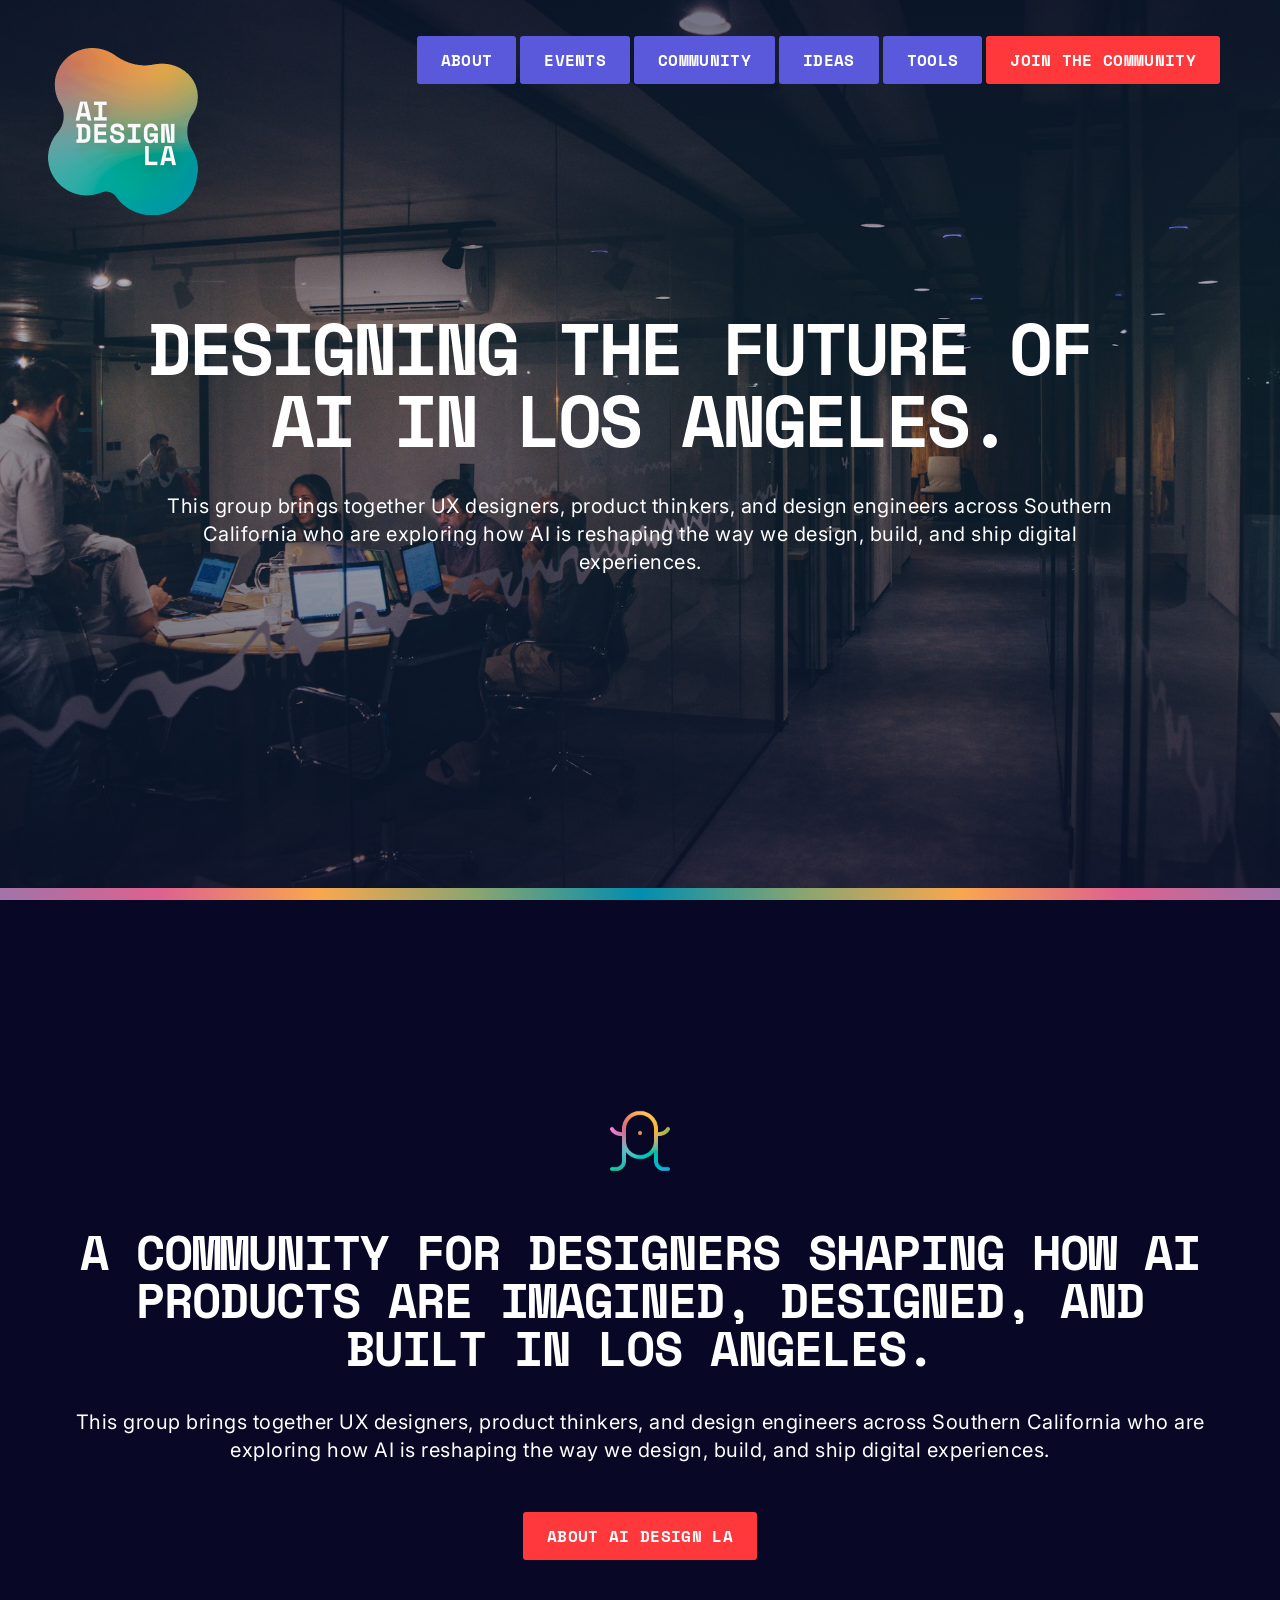
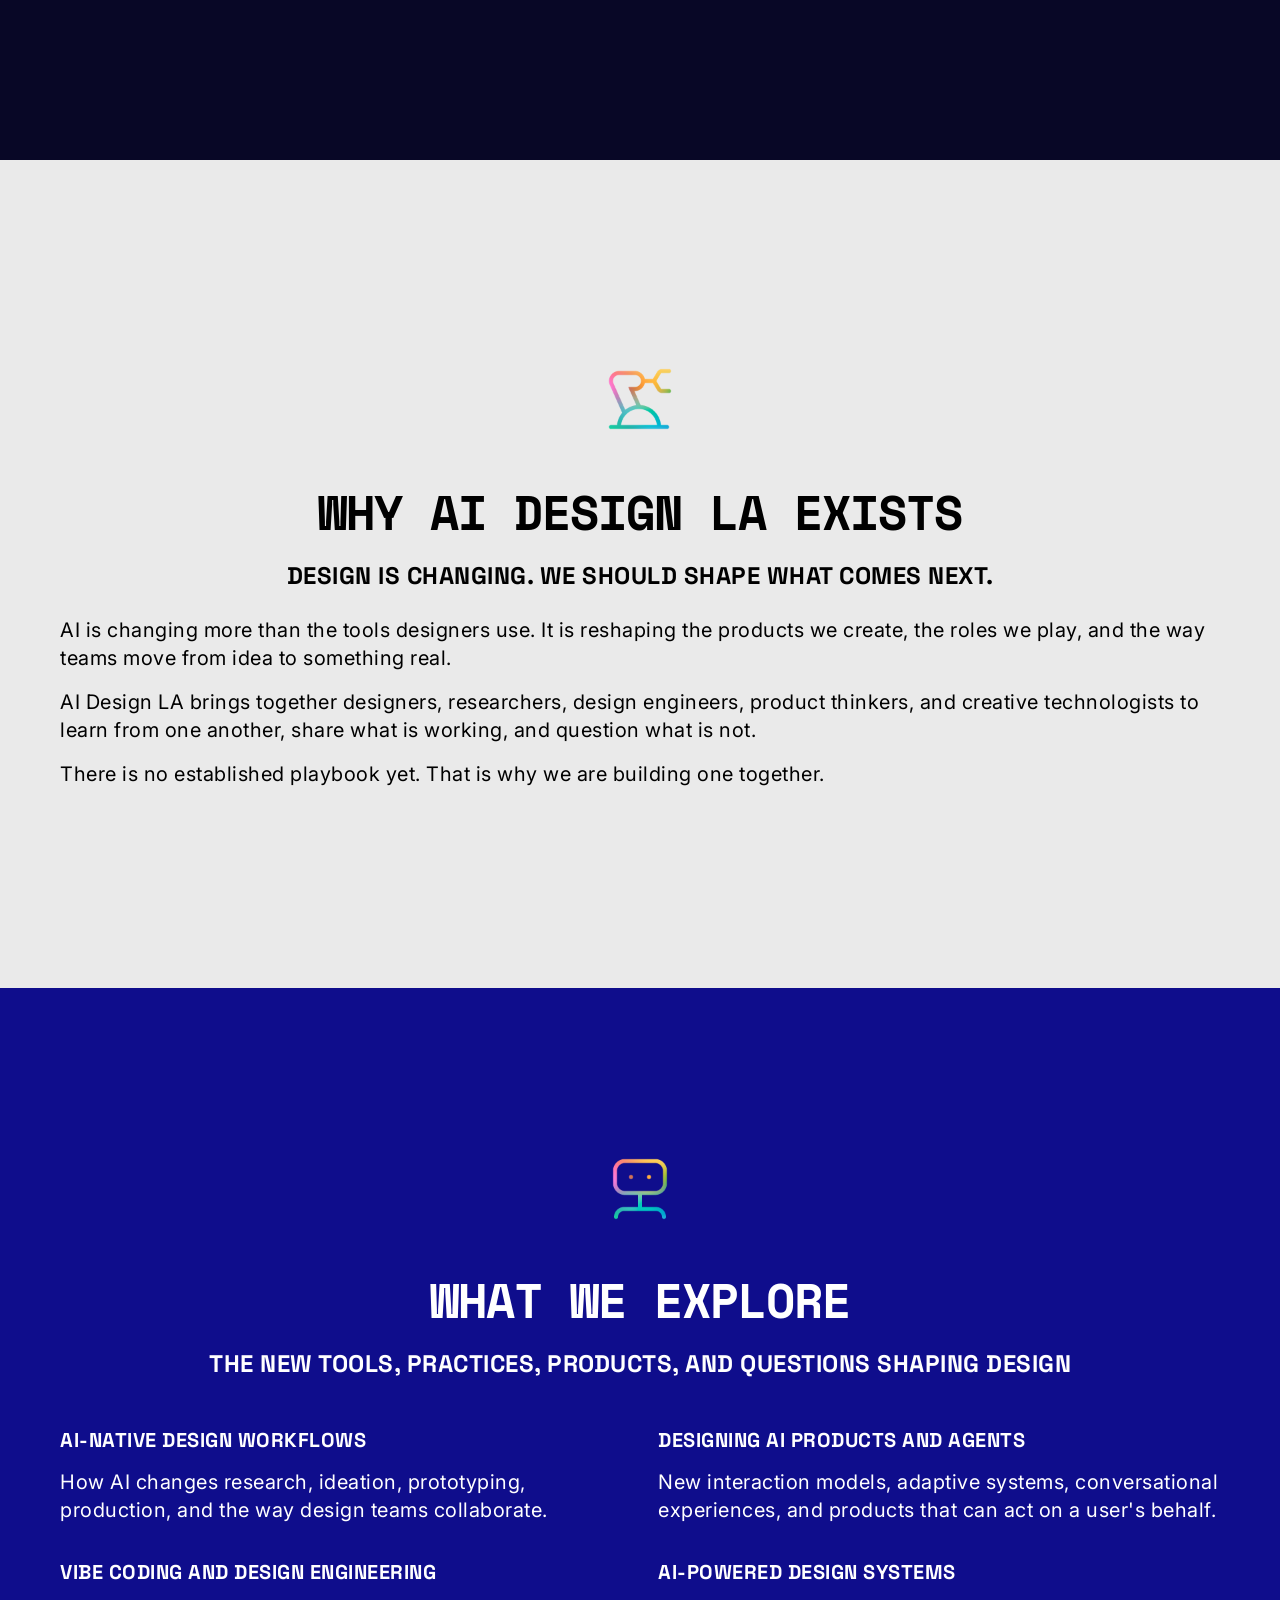
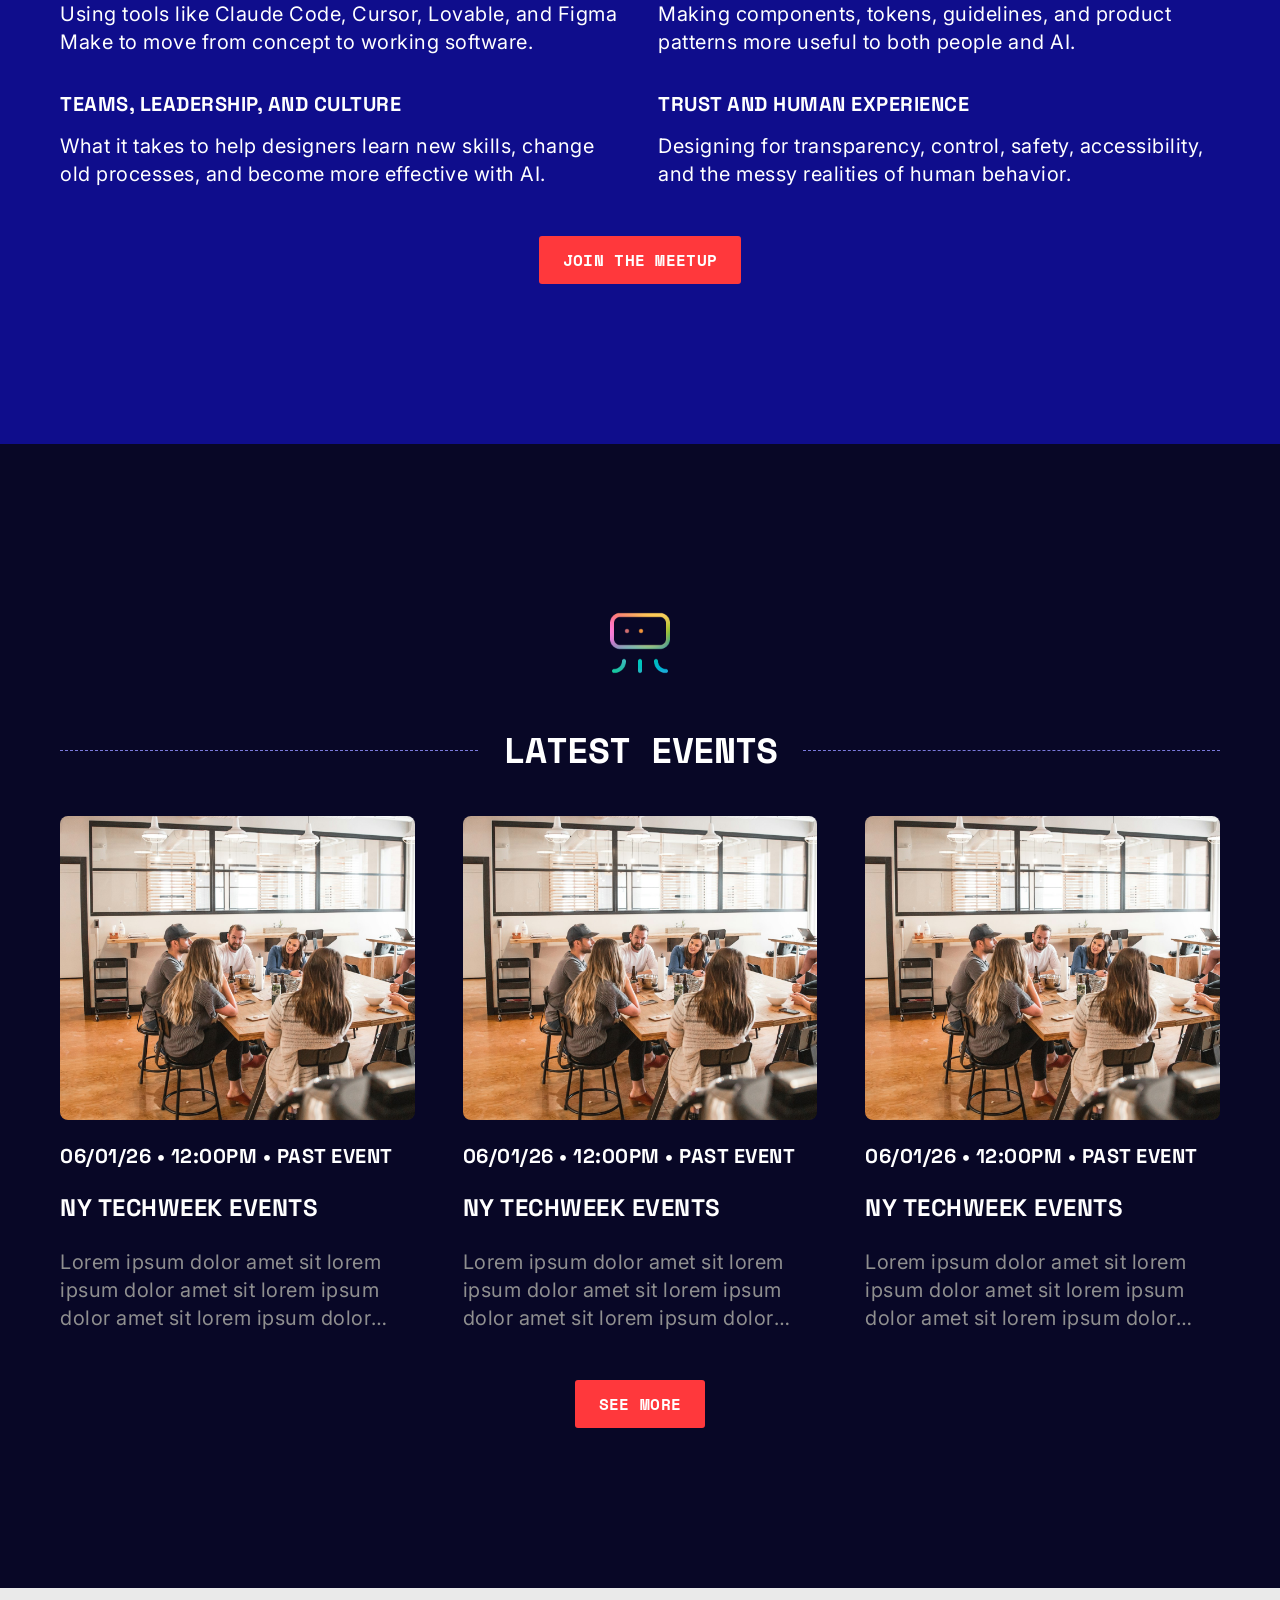
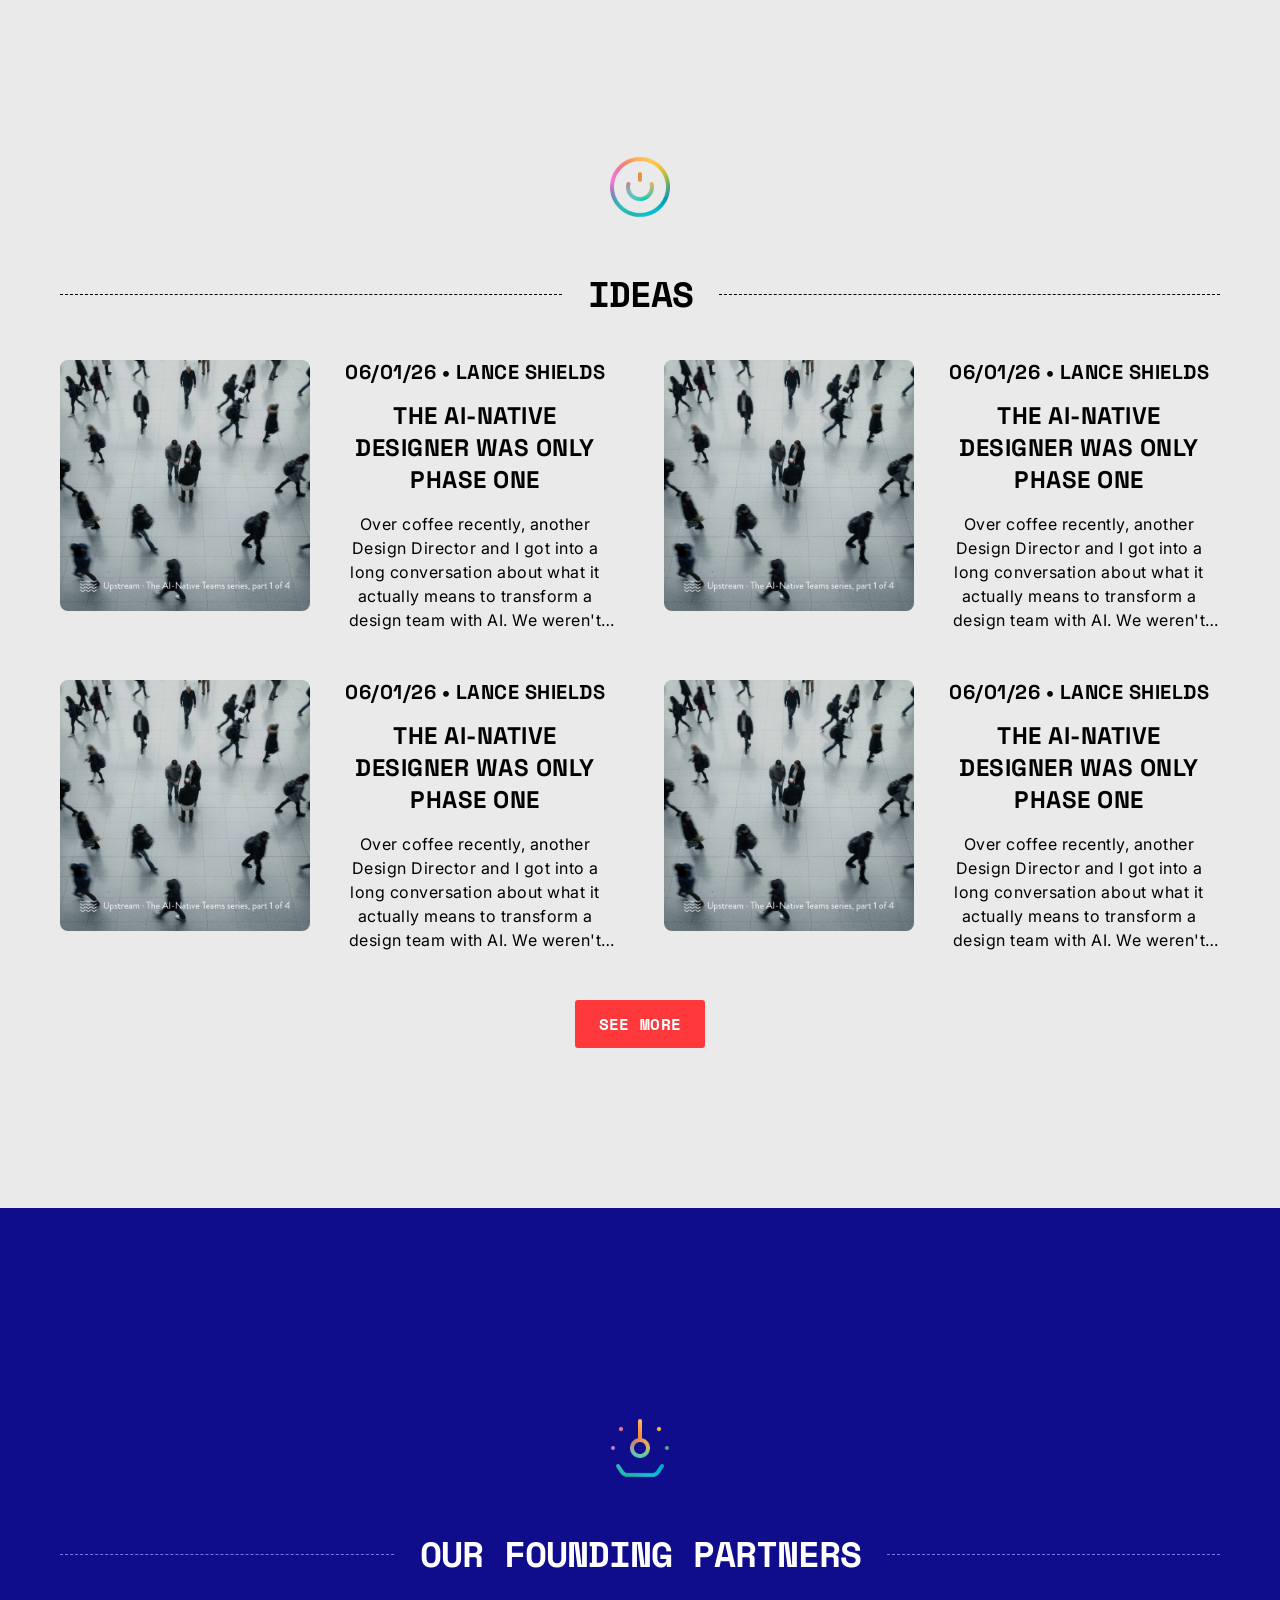
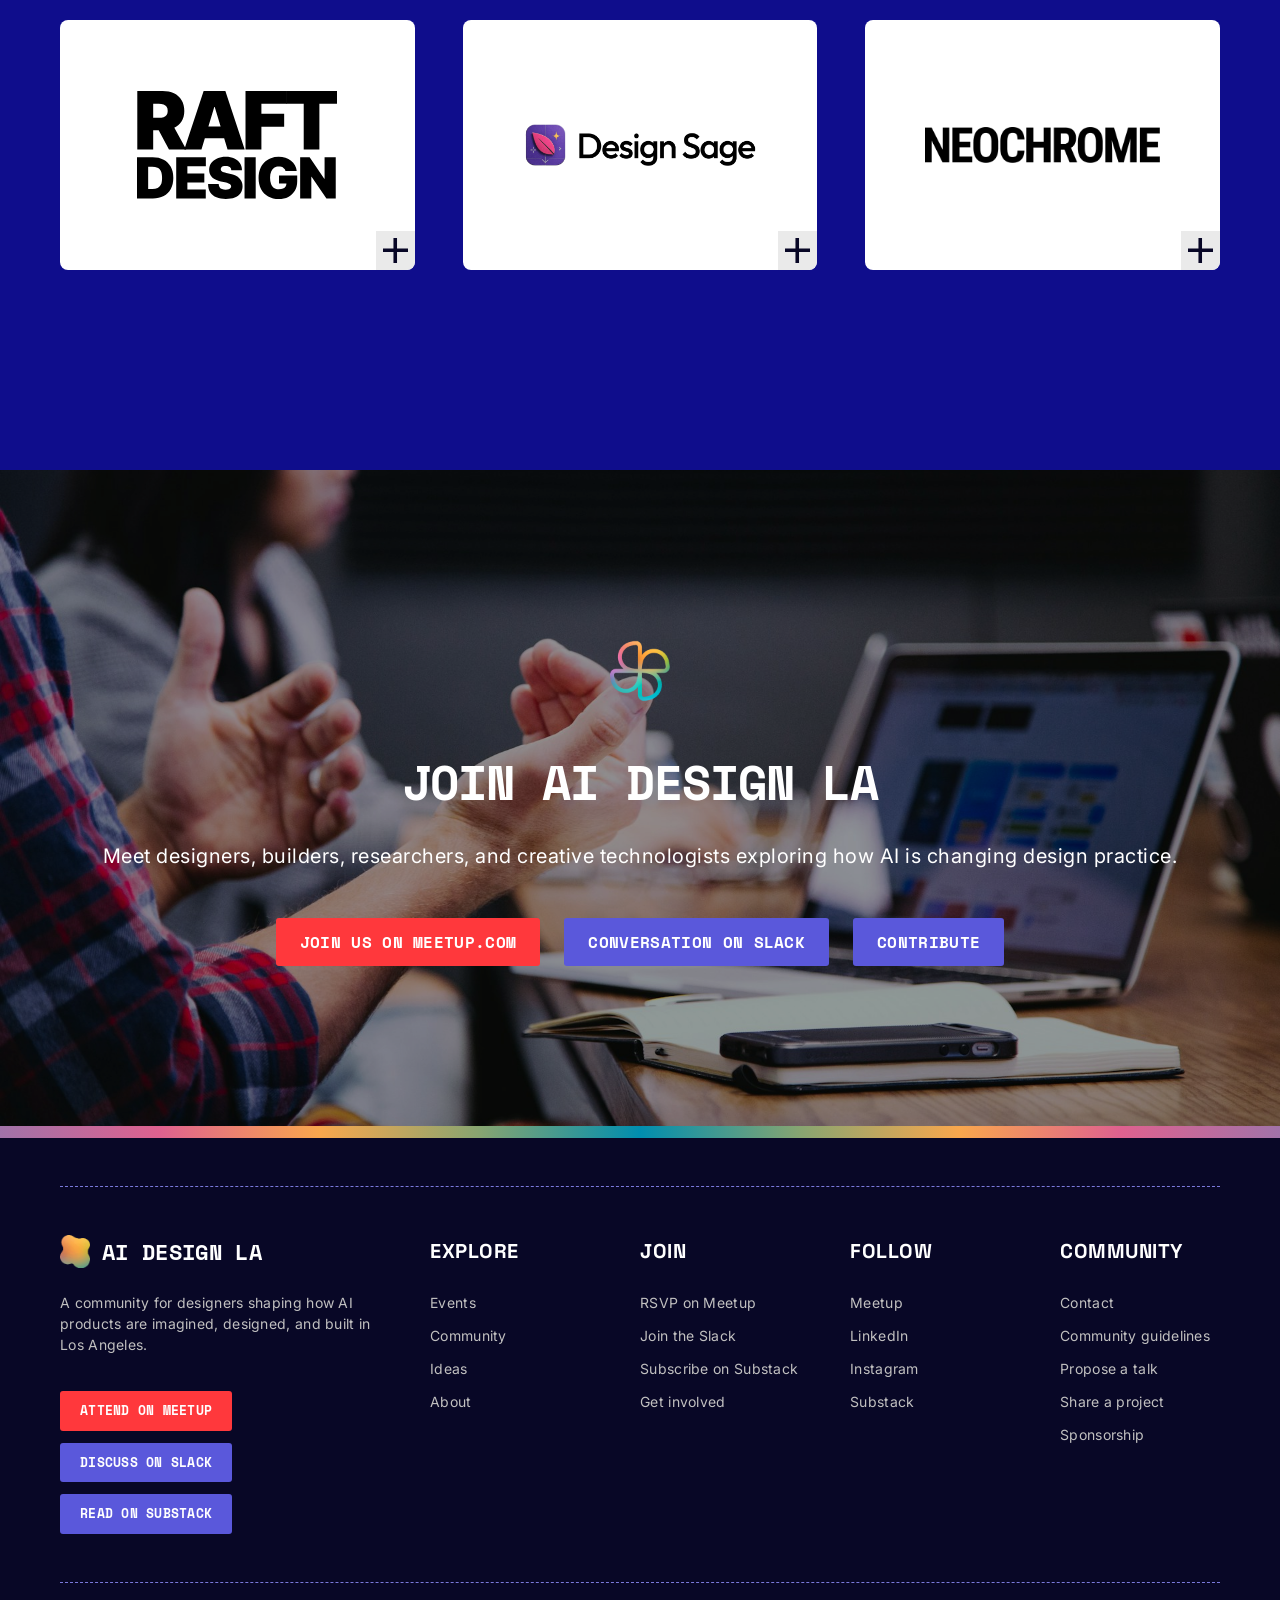
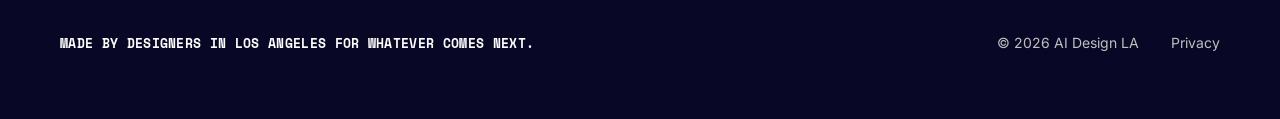
==== commit 5fc38cd2: "Link Instagram in footer to @aidesignla Co-Authored-By: Claude Sonnet 5 <noreply@anthropic.com>" ====
--- a/index.html
+++ b/index.html
@@ -495,7 +495,7 @@
         <nav class="site-footer__col-links" aria-label="Follow">
           <a href="https://www.meetup.com/ai-design-la/" target="_blank" rel="noopener">Meetup</a>
           <a href="https://www.linkedin.com/company/ai-design-la/" target="_blank" rel="noopener">LinkedIn</a>
-          <span>Instagram</span>
+          <a href="https://www.instagram.com/aidesignla" target="_blank" rel="noopener">Instagram</a>
           <a href="https://aidesignla.substack.com/" target="_blank" rel="noopener">Substack</a>
         </nav>
       </div>
